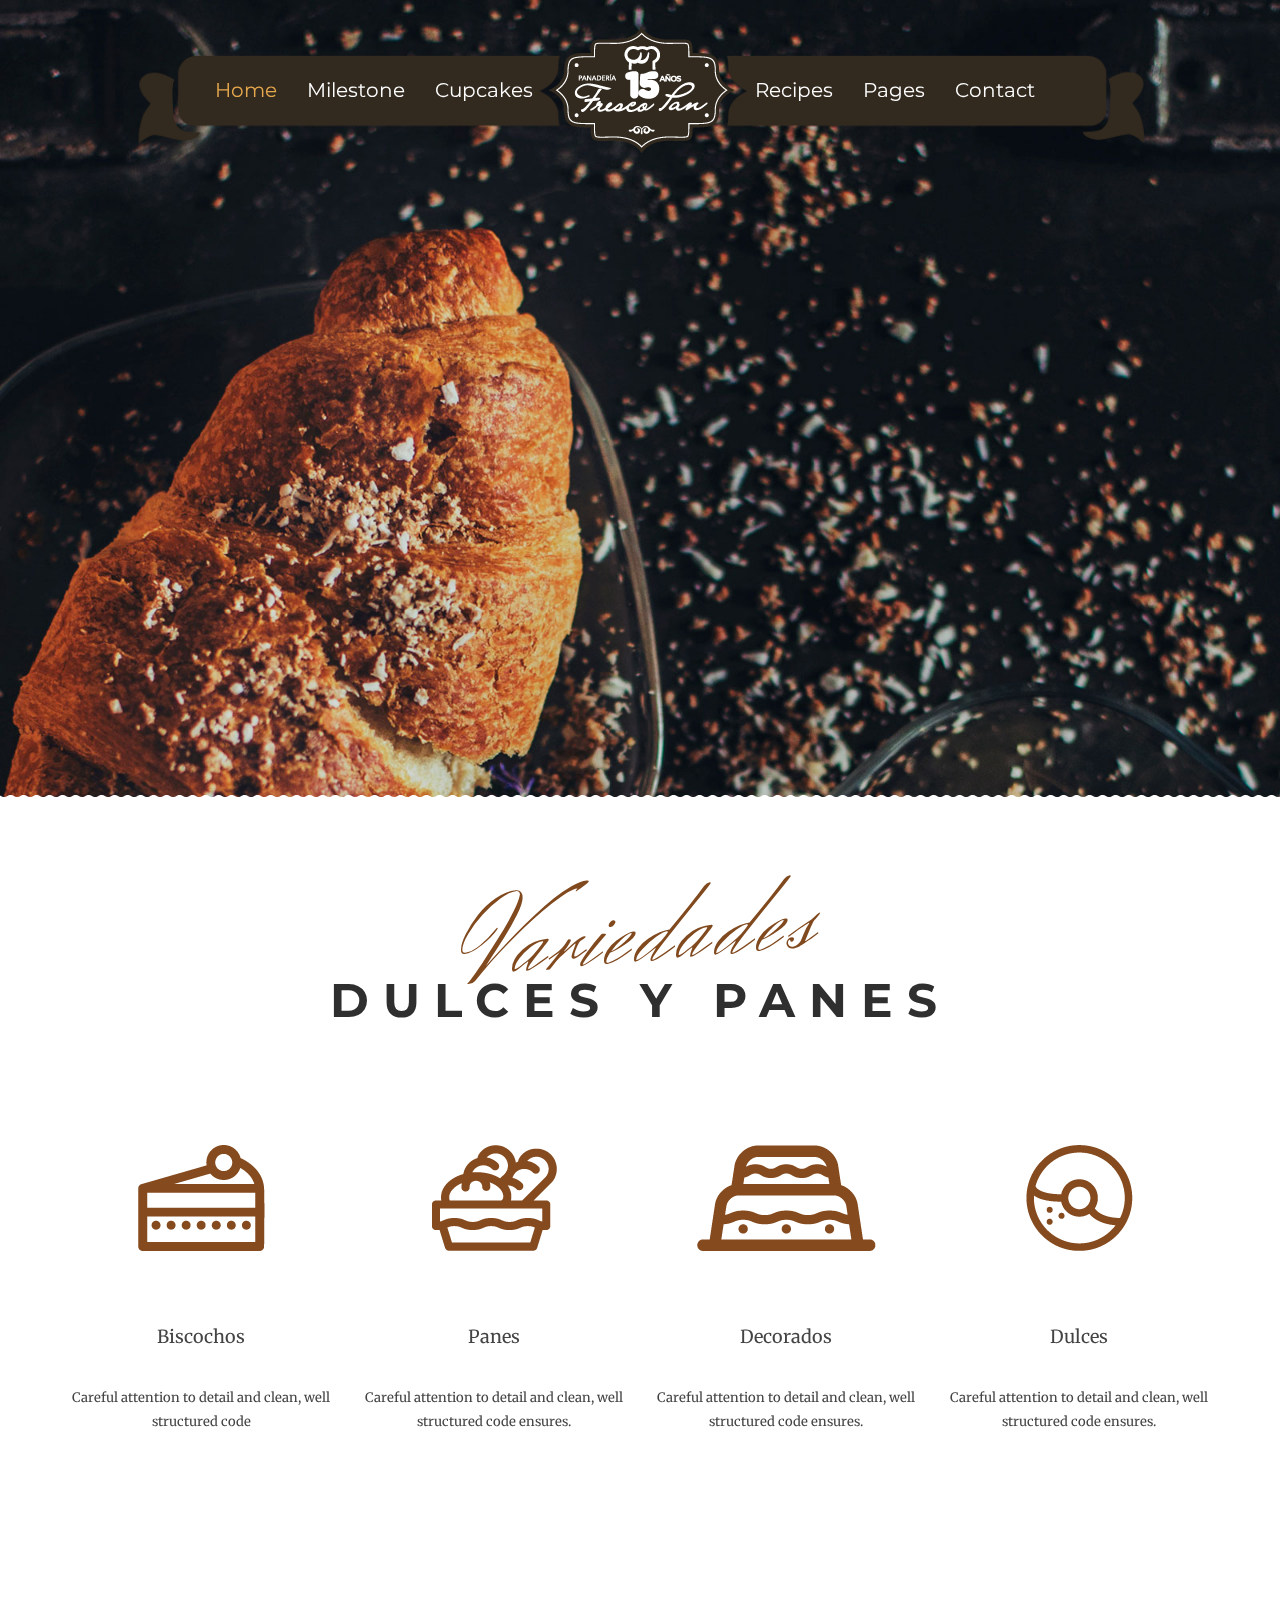
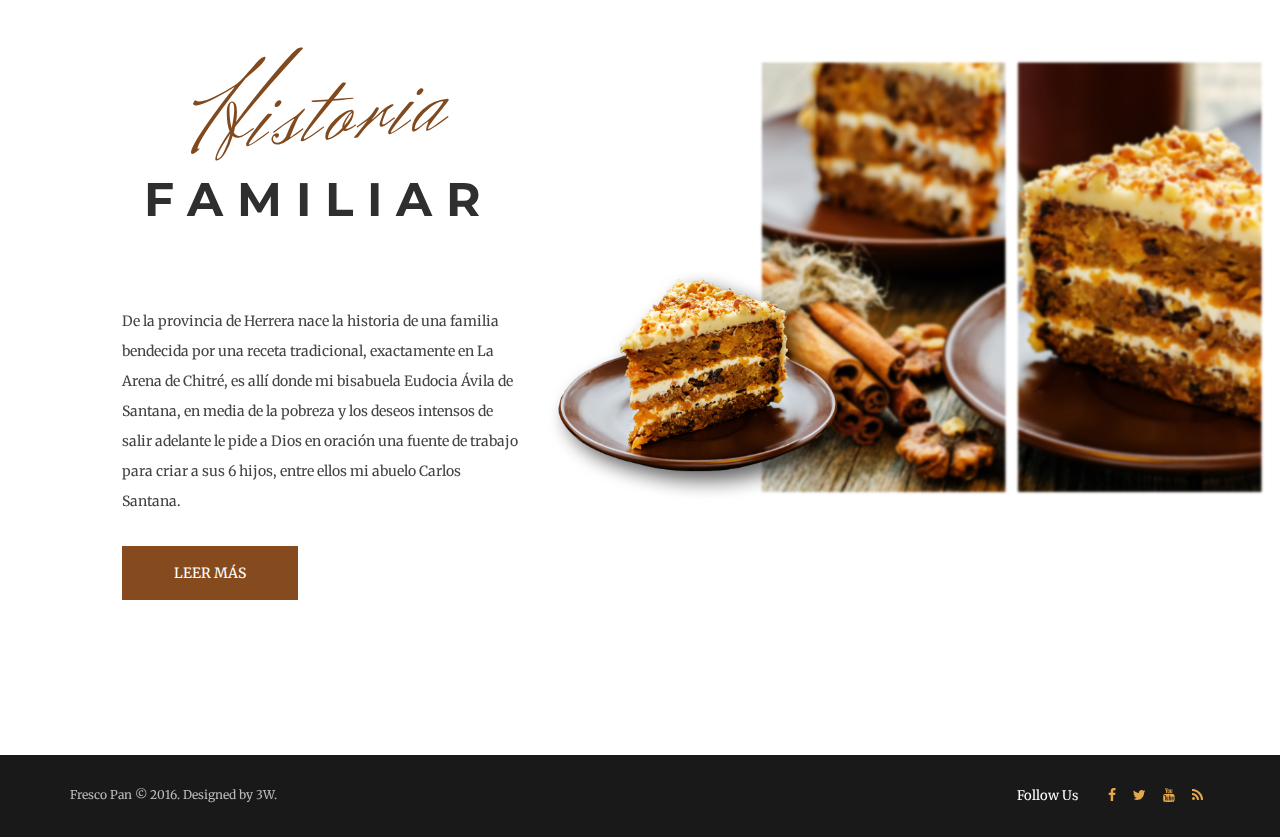
==== index.html @ 42268ab2 "Fresco Pan - Landing page" ====
<!DOCTYPE html>
<html lang="es">
<head>
	<meta charset="UTF-8">
	<meta http-equiv="X-UA-Compatible" content="IE=edge">
	<meta name="viewport" content="width=device-width, initial-scale=1">
	<!-- The above 3 meta tags *must* come first in the head; any other head content must come *after* these tags -->
	
	<title>Cake - Easy & Slight Bakery HTML Template</title>

	<!-- BOOTSTRAP -->
	<link rel="stylesheet" href="css/bootstrap.min.css">
	
	<!-- OWL CAROUSEL -->
	<link rel="stylesheet" href="css/owl.carousel.css">
	<link rel="stylesheet" href="css/owl.theme.css"> 

	<!-- FONT AWESOME -->
	<!--link rel="stylesheet" href="css/font-awesome.min.css"-->
	<link rel="stylesheet" type="text/css" href="css/font-awesome.css">
	
	<!-- FLATICON -->
	<link rel="stylesheet" href="fonts/flaticon.css">

	<!-- MAGNIFIC POPUP CORE CSS -->
	<link rel="stylesheet" href="assets/css/magnific/magnific-popup.css">

	<!-- REVOLUTION STYLE SHEETS -->
	<link href="assets/css/revolution/settings.css" rel="stylesheet" type="text/css">
	<!-- REVOLUTION LAYERS STYLES -->
	<link href="assets/css/revolution/layers.css" rel="stylesheet" type="text/css">		
	<!-- REVOLUTION NAVIGATION STYLES -->
	<link href="assets/css/revolution/navigation.css" rel="stylesheet" type="text/css">

	
	<!-- STYLESHEETS -->
	<link rel="stylesheet" href="css/main.css">
	<link rel="stylesheet" href="css/responsive.css">

	<!-- FONTS -->
	<link href='https://fonts.googleapis.com/css?family=Montserrat:300,400,700%7cMerriweather:400,300,300italic,400italic,700%7cPacifico%7cHerr+Von+Muellerhoff&subset=latin,latin-ext' rel='stylesheet' type='text/css'>
	
	<!-- Favicon -->
	<link rel="icon" href="images/favicon.png">
	<link rel="apple-touch-icon" href="images/apple-touch-icon.png">
	<link rel="apple-touch-icon" sizes="72x72" href="images/apple-touch-icon-72x72.png">
	<link rel="apple-touch-icon" sizes="114x114" href="images/apple-touch-icon-114x114.png">
	
	<!-- HTML5 shim and Respond.js for IE8 support of HTML5 elements and media queries -->
	<!--[if lt IE 9]>
	<script src="assets/js/html5shiv.min.js"></script>
	<script src="assets/js/respond.min.js"></script>
	<![endif]-->
</head>
<body>
	<!-- HEADER -->
	<header class="header">

		<!-- NAVIGATION -->
		<nav class="navbar">
			<div class="container">
				<div class="navbar-header">
					<button type="button" class="navbar-toggle collapsed" data-toggle="collapse" data-target="#my-navbar-collapse">
						<span class="sr-only">Toggle navigation</span>
						<span class="icon-bar"></span>
						<span class="icon-bar"></span>
						<span class="icon-bar"></span>
					</button>

					<!-- TEMPLATE LOGO -->
					<div class="navbar-brand">
						<a href="#"><img src="images/logo.png" class="logo" alt="logo"></a>
					</div>
				</div>

				<div class="collapse navbar-collapse" id="my-navbar-collapse">
					<ul class="nav navbar-nav">
						<li class="active"><a href="index.html">Home<span class="sr-only">(current)</span></a></li>
						<li><a href="#">Milestone</a></li>
						<li><a href="#">Cupcakes</a></li>
					</ul>
					<ul class="nav navbar-nav navbar-right">
						<li><a href="#">Recipes</a></li>
						<li><a href="#">Pages</a></li>
						<li><a href="contact.html">Contact</a></li>
					</ul>
				</div>
			</div>
		</nav>
	</header>	<!-- /.END HEADER -->
		
	<!-- SLIDER START HERE -->
	<div class="rev_slider_wrapper rev-slider-common rev-slider-one">			
		<!-- START REVOLUTION SLIDER 5.0 auto mode -->
		<div id="rev_slider_1" class="rev_slider"  data-version="5.0">
			<ul>
				<!-- SLIDE-1  -->
				<li data-transition="fade" data-thumb="./images/slider/small/1.jpg">

					<!-- MAIN IMAGE -->
					<img src="images/slider/01.jpg"  alt="Cake slider"  data-bgposition="center center" data-bgfit="cover" data-bgrepeat="no-repeat" class="rev-slidebg" data-no-retina>
					
					<!-- LAYER NR. 1 -->
					<div class="tp-caption tp-shape tp-shapewrapper   tp-resizeme rs-parallaxlevel-0" 
						id="slide-1-layer-1" 
						data-width="full"
						data-height="full"
						data-whitespace="nowrap"
						data-transform_idle="o:1;"
			 
						data-transform_in="opacity:0;s:1500;e:Power3.easeInOut;" 
						data-transform_out="s:1000;s:1000;" 
						data-start="1000" 
						data-basealign="slide" 
						data-responsive_offset="on" 

						data-lasttriggerstate="reset"
						style="z-index: 2;background-color:rgba(0, 0, 0, .50);border-color:rgba(0, 0, 0, 1.00);"> 
					</div>
					
					<!-- LAYER NR. 2 -->
					<div class="tp-caption Photography-Subline tp-resizeme" 
						 id="slide-1-layer-2" 
						 data-x="['center','center','center','center']" data-hoffset="['0','0','0','0']" 
						 data-y="['middle','middle','middle','middle']" data-voffset="['-80','-80','-70','-90']" 
						data-fontsize="['87','87','56','36']"
						data-lineheight="['auto','auto','auto','auto']"
						data-width="auto"
						data-height="auto"
						data-whitespace="nowrap"
						data-transform_idle="o:1;"
			 
						 data-transform_in="y:[100%];z:0;rX:0deg;rY:0;rZ:0;sX:1;sY:1;skX:0;skY:0;opacity:0;s:2000;e:Power4.easeInOut;" 
						 data-transform_out="y:[100%];s:1000;e:Power2.easeInOut;s:1000;e:Power2.easeInOut;" 
						 data-mask_in="x:0px;y:[100%];s:inherit;e:inherit;" 
						 data-mask_out="x:inherit;y:inherit;s:inherit;e:inherit;" 
						data-start="500" 
						data-splitin="none" 
						data-splitout="none" 
						data-responsive_offset="on" 

						
						style="z-index: 5; white-space: nowrap; font-family: 'Herr Von Muellerhoff', cursive; color: #e6a84c;">The Most
					</div>
					
					<!-- LAYER NR. 2 -->
					<div class="tp-caption Photography-Display   tp-resizeme" 
						 id="slide-1-layer-3" 
						 data-x="['center','center','center','center']" data-hoffset="['0','0','0','0']" 
						 data-y="['middle','middle','middle','middle']" data-voffset="['20','20','-10','-40']" 
						data-fontsize="['125','85','60','48']"
						data-lineheight="['auto','auto','auto','auto']"
						data-width="none"
						data-height="none"
						data-whitespace="nowrap"
						data-transform_idle="o:1;"
			 
						 data-transform_in="y:[100%];z:0;rX:0deg;rY:0;rZ:0;sX:1;sY:1;skX:0;skY:0;opacity:0;s:2000;e:Power4.easeInOut;" 
						 data-transform_out="y:[100%];s:1000;e:Power2.easeInOut;s:1000;e:Power2.easeInOut;" 
						 data-mask_in="x:0px;y:[100%];s:inherit;e:inherit;" 
						 data-mask_out="x:inherit;y:inherit;s:inherit;e:inherit;" 
						data-start="750" 
						data-splitin="none" 
						data-splitout="none" 
						data-responsive_offset="on" 

						
						style="z-index: 6; white-space: nowrap; font-weight: 700; letter-spacing: 1.25px; text-transform: uppercase;">producido para tí
					</div>

					<!-- LAYER NR. 3 -->
					<div class="tp-caption Photography-Display   tp-resizeme" 
						 id="slide-1-layer-4" 
						 data-x="['center','center','center','center']" data-hoffset="['0','0','0','0']" 
						 data-y="['middle','middle','middle','middle']" data-voffset="['110','110','50','20']" 
						data-height="none"
						data-transform_idle="o:1;"
			 
						 data-transform_in="y:[100%];z:0;rX:0deg;rY:0;rZ:0;sX:1;sY:1;skX:0;skY:0;opacity:0;s:2000;e:Power4.easeInOut;" 
						 data-transform_out="y:[100%];s:1000;e:Power2.easeInOut;s:1000;e:Power2.easeInOut;" 
						 data-mask_in="x:0px;y:[100%];s:inherit;e:inherit;" 
						 data-mask_out="x:inherit;y:inherit;s:inherit;e:inherit;" 
						data-start="1000"
						data-captionhidden="on"
						data-basealign="slide" 
						style="z-index: 9; padding: 0;"><img src="images/title-shape-white.png" alt="" data-no-retina> 
					</div>
					
					<!-- LAYER NR. 4 -->
					<!--div class="tp-caption rev-btn rev-maxround rev-bordered  " 
						 id="slide-1-layer-5" 
						 data-x="['center','center','center','center']" data-hoffset="['0','0','0','0']" 
						 data-y="['middle','middle','middle','middle']" data-voffset="['180','180','110','90']" 
									data-width="none"
						data-height="none"
						data-whitespace="nowrap"
						data-transform_idle="o:1;"
							data-transform_hover="o:1;rX:0;rY:0;rZ:0;z:0;s:300;e:Power3.easeOut;"
							data-style_hover="c:rgba(255, 255, 255, 1.00);bc:rgba(255, 255, 255, 1.00);"
			 
						 data-transform_in="y:[100%];z:0;rX:0deg;rY:0;rZ:0;sX:1;sY:1;skX:0;skY:0;opacity:0;s:2000;e:Power4.easeInOut;" 
						 data-transform_out="y:[175%];s:1000;e:Power2.easeInOut;s:1000;e:Power2.easeInOut;" 
						 data-mask_out="x:inherit;y:inherit;s:inherit;e:inherit;" 
						data-start="1250" 
						data-splitin="none" 
						data-splitout="none" 
						data-actions='[{"event":"click","action":"jumptoslide","slide":"rs-184","delay":""}]'
						data-responsive_offset="on" 
						data-responsive="off"
						
				
						style="z-index: 8; white-space: nowrap; padding: 0;"><a href="#" class="btn-slider">GET STARTED</a> 
					</div-->
				</li>
		
			</ul>				
		</div><!-- END REVOLUTION SLIDER -->
	</div><!-- END REVOLUTION SLIDER WRAPPER -->
	<!-- /.SLIDER END -->		

	
	<!-- MAIN CONTENT START HERE -->
	<section class="body-content">

		<!-- PRODUCT START HERE -->
		<div id="product" class="product padd-tb-80">
			<div class="container">
				<div class="row">
					<div class="col-md-12">
						<div class="section-header">
							<h2 class="title color-light-gold">Variedades</h2>
							<h3>DULCES Y PANES</h3>
							<!--p class="text-half mrg-t-90">
								Authentic vegan umami quinoa, paleo stumptown post-ironic kitsch disrupt deep v crucifix single-origin coffee viral twee.
							</p-->
						</div>
					</div>
					<!-- SINGLE POST START HERE -->
					<div class="col-md-3 col-sm-6">
						<div class="product-single">
							<div class="post-img">
								<img src="images/product/05.png" class="img-responsive" alt="product">
							</div>
							<div class="post-desk">
								<h5><a href="#">Biscochos</a></h5>
								<p>Careful attention to detail and clean, well structured code </p>
							</div>
						</div><!-- /.END SINGLE-POST -->
					</div>
					<div class="col-md-3 col-sm-6">
						<div class="product-single">
							<div class="post-img">
								<img src="images/product/06.png" class="img-responsive" alt="product">
							</div>
							<div class="post-desk">
								<h5><a href="#">Panes</a></h5>
								<p>Careful attention to detail and clean, well structured code ensures.</p>
							</div>
						</div><!-- /.END SINGLE-POST -->
					</div>
					<div class="col-md-3 col-sm-6">
						<div class="product-single">
							<div class="post-img">
								<img src="images/product/07.png" class="img-responsive" alt="product">
							</div>
							<div class="post-desk">
								<h5><a href="#">Decorados</a></h5>
								<p>Careful attention to detail and clean, well structured code ensures.</p>
							</div>
						</div><!-- /.END SINGLE-POST -->
					</div>
					<div class="col-md-3 col-sm-6">
						<div class="product-single">
							<div class="post-img">
								<img src="images/product/08.png" class="img-responsive" alt="product">
							</div>
							<div class="post-desk">
								<h5><a href="#">Dulces</a></h5>
								<p>Careful attention to detail and clean, well structured code ensures.</p>
							</div>
						</div><!-- /.END SINGLE-POST -->
					</div>
					
				</div>
			</div>
		</div>
		<!-- /.END PRODUCT -->

		<!-- STORY START HERE -->
		<div id="story" class="story padd-75x155">
			<div class="container-fluid">
				<div class="row">
					<div class="col-lg-4 col-lg-offset-1 col-md-12">
						<div class="section-header">
							<h2 class="title color-light-gold">Historia</h2>
							<h3>FAMILIAR</h3>
						</div>
						<p class="padd-t-60 res-md-mrg-b-50 text-center">
							De la provincia de Herrera nace la historia de una familia
							bendecida por una receta tradicional, exactamente en
							La Arena de Chitré, es allí donde mi bisabuela
							Eudocia Ávila de Santana, en media de la pobreza y los
							deseos intensos de salir adelante le pide a Dios en
							oración una fuente de trabajo para criar a sus 6 hijos,
							entre ellos mi abuelo Carlos Santana. 
						</p>

						<div class="col-md-12" id="random">
							<div class="text-center">
								<a href="#" class="btn btn-default">LEER MÁS</a>
							</div>
						</div>

					</div>
					<div class="col-lg-7 col-md-12">
						<div class="thumb">
							<img src="images/section-product.png" class="img-responsive" alt="product">
						</div>
					</div>
					
				</div>
			</div>
		</div>
		<!-- /.END STORY -->



		<!-- FOOTER START HERE -->
		<footer id="footer" class="">
			
			<div class="secondary-footer">
				<div class="container">
					<div class="row">
						<div class="col-sm-5 col-sm-push-7">
							<div class="follow text-right">
								<span>Follow Us</span>
								<div class="social">
									<a href="#"><i class="fa fa-facebook"></i></a>
									<a href="#"><i class="fa fa-twitter"></i></a>
									<a href="#"><i class="fa fa-youtube"></i></a>
									<a href="#"><i class="fa fa-feed"></i></a>
								</div>
							</div>
						</div>
						<div class="col-sm-7 col-sm-pull-5">
							<p>Fresco Pan © 2016. Designed by 3W.</p>
						</div>
					</div>
				</div>
			</div> <!-- /.END SECONDARY FOOTER -->
		</footer>
		<!-- /.END FOOTER -->

	</section>
	<!-- /.END MAIN CONTENT -->

	<!-- *** END *** -->
	

	<!-- JQUERY -->
	<script src="js/jquery-1.11.3.min.js"></script>

	<!-- EASING -->
	<script src="js/jquery.easing.min.js"></script>

	<!-- BOOTSTRAP -->
	<script src="js/bootstrap.min.js"></script>

	<!-- MIXITUP -->
	<script src="js/jquery.mixitup.min.js"></script>

	<!-- MAGNIFIC JS -->
	<script src="assets/js/magnific/jquery.magnific-popup.min.js"></script>

	<!-- OWL CAROUSEL -->
	<script src="js/owl.carousel.js"></script>

	<!-- COUNER-UP JS -->
	<script src="js/waypoints.min.js"></script>
	<script src="js/waypoint.js"></script>
	<script src="assets/js/counter-up/jquery.counterup.min.js"></script>
	
	<!-- REVOLUTION JS FILES -->
	<script src="assets/js/revolution/jquery.themepunch.tools.min.js"></script>
	<script src="assets/js/revolution/jquery.themepunch.revolution.min.js"></script>
	<script type="text/javascript" src="assets/js/revolution/extensions/revolution.extension.slideanims.min.js"></script>
	<script type="text/javascript" src="assets/js/revolution/extensions/revolution.extension.layeranimation.min.js"></script>
	<script type="text/javascript" src="assets/js/revolution/extensions/revolution.extension.navigation.min.js"></script>
	<script type="text/javascript" src="assets/js/revolution/extensions/revolution.extension.video.min.js"></script>
	<script type="text/javascript" src="assets/js/revolution/extensions/revolution.extension.actions.min.js"></script>
	<script type="text/javascript" src="assets/js/revolution/extensions/revolution.extension.kenburn.min.js"></script>
	<script type="text/javascript" src="assets/js/revolution/extensions/revolution.extension.migration.min.js"></script>
	<script type="text/javascript" src="assets/js/revolution/extensions/revolution.extension.parallax.min.js"></script>
	<script type="text/javascript" src="assets/js/revolution/extensions/revolution.extension.carousel.min.js"></script>

	<!-- CUSTOM JS -->
	<script src="js/custom.js"></script>
</body>
</html>
---- fonts/flaticon.css ----
/*
  	Flaticon icon font: Flaticon
  	Creation date: 22/06/2016 15:37
  	*/

@font-face {
  font-family: "Flaticon";
  src: url("./Flaticon.eot");
  src: url("./Flaticon.eot?#iefix") format("embedded-opentype"),
       url("./Flaticon.woff") format("woff"),
       url("./Flaticon.ttf") format("truetype"),
       url("./Flaticon.svg#Flaticon") format("svg");
  font-weight: normal;
  font-style: normal;
}

@media screen and (-webkit-min-device-pixel-ratio:0) {
  @font-face {
    font-family: "Flaticon";
    src: url("./Flaticon.svg#Flaticon") format("svg");
  }
}

[class^="flaticon-"]:before, [class*=" flaticon-"]:before,
[class^="flaticon-"]:after, [class*=" flaticon-"]:after {   
  font-family: Flaticon;
        font-size: 20px;
font-style: normal;
margin-left: 20px;
}

.flaticon-atm:before { content: "\f100"; }
.flaticon-atm-1:before { content: "\f101"; }
.flaticon-atm-2:before { content: "\f102"; }
.flaticon-bag:before { content: "\f103"; }
.flaticon-bag-1:before { content: "\f104"; }
.flaticon-bag-2:before { content: "\f105"; }
.flaticon-bag-3:before { content: "\f106"; }
.flaticon-bag-4:before { content: "\f107"; }
.flaticon-bag-5:before { content: "\f108"; }
.flaticon-bag-6:before { content: "\f109"; }
.flaticon-bank:before { content: "\f10a"; }
.flaticon-barbershop:before { content: "\f10b"; }
.flaticon-barcode:before { content: "\f10c"; }
.flaticon-barcode-1:before { content: "\f10d"; }
.flaticon-basket:before { content: "\f10e"; }
.flaticon-basket-1:before { content: "\f10f"; }
.flaticon-basket-2:before { content: "\f110"; }
.flaticon-box:before { content: "\f111"; }
.flaticon-box-1:before { content: "\f112"; }
.flaticon-box-2:before { content: "\f113"; }
.flaticon-box-3:before { content: "\f114"; }
.flaticon-briefcase:before { content: "\f115"; }
.flaticon-briefcase-1:before { content: "\f116"; }
.flaticon-calculator:before { content: "\f117"; }
.flaticon-cart:before { content: "\f118"; }
.flaticon-cart-1:before { content: "\f119"; }
.flaticon-cart-10:before { content: "\f11a"; }
.flaticon-cart-11:before { content: "\f11b"; }
.flaticon-cart-12:before { content: "\f11c"; }
.flaticon-cart-13:before { content: "\f11d"; }
.flaticon-cart-14:before { content: "\f11e"; }
.flaticon-cart-15:before { content: "\f11f"; }
.flaticon-cart-16:before { content: "\f120"; }
.flaticon-cart-17:before { content: "\f121"; }
.flaticon-cart-2:before { content: "\f122"; }
.flaticon-cart-3:before { content: "\f123"; }
.flaticon-cart-4:before { content: "\f124"; }
.flaticon-cart-5:before { content: "\f125"; }
.flaticon-cart-6:before { content: "\f126"; }
.flaticon-cart-7:before { content: "\f127"; }
.flaticon-cart-8:before { content: "\f128"; }
.flaticon-cart-9:before { content: "\f129"; }
.flaticon-cashier:before { content: "\f12a"; }
.flaticon-cashier-1:before { content: "\f12b"; }
.flaticon-change:before { content: "\f12c"; }
.flaticon-check:before { content: "\f12d"; }
.flaticon-coin:before { content: "\f12e"; }
.flaticon-coin-1:before { content: "\f12f"; }
.flaticon-coin-10:before { content: "\f130"; }
.flaticon-coin-2:before { content: "\f131"; }
.flaticon-coin-3:before { content: "\f132"; }
.flaticon-coin-4:before { content: "\f133"; }
.flaticon-coin-5:before { content: "\f134"; }
.flaticon-coin-6:before { content: "\f135"; }
.flaticon-coin-7:before { content: "\f136"; }
.flaticon-coin-8:before { content: "\f137"; }
.flaticon-coin-9:before { content: "\f138"; }
.flaticon-coins:before { content: "\f139"; }
.flaticon-coins-1:before { content: "\f13a"; }
.flaticon-crate:before { content: "\f13b"; }
.flaticon-crate-1:before { content: "\f13c"; }
.flaticon-crate-2:before { content: "\f13d"; }
.flaticon-crate-3:before { content: "\f13e"; }
.flaticon-crate-4:before { content: "\f13f"; }
.flaticon-crate-5:before { content: "\f140"; }
.flaticon-credit-card:before { content: "\f141"; }
.flaticon-credit-card-1:before { content: "\f142"; }
.flaticon-credit-card-2:before { content: "\f143"; }
.flaticon-credit-card-3:before { content: "\f144"; }
.flaticon-credit-card-4:before { content: "\f145"; }
.flaticon-credit-card-5:before { content: "\f146"; }
.flaticon-credit-card-6:before { content: "\f147"; }
.flaticon-delivery-cart:before { content: "\f148"; }
.flaticon-delivery-cart-1:before { content: "\f149"; }
.flaticon-diagram:before { content: "\f14a"; }
.flaticon-diagram-1:before { content: "\f14b"; }
.flaticon-diagram-2:before { content: "\f14c"; }
.flaticon-diagram-3:before { content: "\f14d"; }
.flaticon-folder:before { content: "\f14e"; }
.flaticon-folder-1:before { content: "\f14f"; }
.flaticon-get-money:before { content: "\f150"; }
.flaticon-graph:before { content: "\f151"; }
.flaticon-graph-1:before { content: "\f152"; }
.flaticon-graph-2:before { content: "\f153"; }
.flaticon-graph-3:before { content: "\f154"; }
.flaticon-graph-4:before { content: "\f155"; }
.flaticon-graph-5:before { content: "\f156"; }
.flaticon-graph-6:before { content: "\f157"; }
.flaticon-graph-7:before { content: "\f158"; }
.flaticon-graph-8:before { content: "\f159"; }
.flaticon-grocery:before { content: "\f15a"; }
.flaticon-grocery-1:before { content: "\f15b"; }
.flaticon-insert-coin:before { content: "\f15c"; }
.flaticon-investment:before { content: "\f15d"; }
.flaticon-justice:before { content: "\f15e"; }
.flaticon-justice-scale:before { content: "\f15f"; }
.flaticon-megaphone:before { content: "\f160"; }
.flaticon-money:before { content: "\f161"; }
.flaticon-notes:before { content: "\f162"; }
.flaticon-notes-1:before { content: "\f163"; }
.flaticon-notes-2:before { content: "\f164"; }
.flaticon-open:before { content: "\f165"; }
.flaticon-pack:before { content: "\f166"; }
.flaticon-pie-chart:before { content: "\f167"; }
.flaticon-pie-chart-1:before { content: "\f168"; }
.flaticon-pie-chart-2:before { content: "\f169"; }
.flaticon-pie-chart-3:before { content: "\f16a"; }
.flaticon-pie-chart-4:before { content: "\f16b"; }
.flaticon-pie-chart-5:before { content: "\f16c"; }
.flaticon-pie-chart-6:before { content: "\f16d"; }
.flaticon-piggy-bank:before { content: "\f16e"; }
.flaticon-piggy-bank-1:before { content: "\f16f"; }
.flaticon-point-of-service:before { content: "\f170"; }
.flaticon-poor:before { content: "\f171"; }
.flaticon-presentation:before { content: "\f172"; }
.flaticon-presentation-1:before { content: "\f173"; }
.flaticon-presentation-10:before { content: "\f174"; }
.flaticon-presentation-11:before { content: "\f175"; }
.flaticon-presentation-12:before { content: "\f176"; }
.flaticon-presentation-13:before { content: "\f177"; }
.flaticon-presentation-14:before { content: "\f178"; }
.flaticon-presentation-15:before { content: "\f179"; }
.flaticon-presentation-16:before { content: "\f17a"; }
.flaticon-presentation-17:before { content: "\f17b"; }
.flaticon-presentation-18:before { content: "\f17c"; }
.flaticon-presentation-19:before { content: "\f17d"; }
.flaticon-presentation-2:before { content: "\f17e"; }
.flaticon-presentation-3:before { content: "\f17f"; }
.flaticon-presentation-4:before { content: "\f180"; }
.flaticon-presentation-5:before { content: "\f181"; }
.flaticon-presentation-6:before { content: "\f182"; }
.flaticon-presentation-7:before { content: "\f183"; }
.flaticon-presentation-8:before { content: "\f184"; }
.flaticon-presentation-9:before { content: "\f185"; }
.flaticon-price-tag:before { content: "\f186"; }
.flaticon-price-tag-1:before { content: "\f187"; }
.flaticon-price-tag-2:before { content: "\f188"; }
.flaticon-price-tag-3:before { content: "\f189"; }
.flaticon-price-tag-4:before { content: "\f18a"; }
.flaticon-price-tag-5:before { content: "\f18b"; }
.flaticon-price-tag-6:before { content: "\f18c"; }
.flaticon-price-tag-7:before { content: "\f18d"; }
.flaticon-price-tag-8:before { content: "\f18e"; }
.flaticon-price-tag-9:before { content: "\f18f"; }
.flaticon-receipt:before { content: "\f190"; }
.flaticon-record:before { content: "\f191"; }
.flaticon-rewind-time:before { content: "\f192"; }
.flaticon-rich:before { content: "\f193"; }
.flaticon-safebox:before { content: "\f194"; }
.flaticon-safebox-1:before { content: "\f195"; }
.flaticon-safebox-2:before { content: "\f196"; }
.flaticon-safebox-3:before { content: "\f197"; }
.flaticon-safebox-4:before { content: "\f198"; }
.flaticon-stamp:before { content: "\f199"; }
.flaticon-stamp-1:before { content: "\f19a"; }
.flaticon-stand:before { content: "\f19b"; }
.flaticon-store:before { content: "\f19c"; }
.flaticon-store-1:before { content: "\f19d"; }
.flaticon-store-2:before { content: "\f19e"; }
.flaticon-store-3:before { content: "\f19f"; }
.flaticon-strongbox:before { content: "\f1a0"; }
.flaticon-suitcase:before { content: "\f1a1"; }
.flaticon-suitcase-1:before { content: "\f1a2"; }
.flaticon-suitcase-2:before { content: "\f1a3"; }
.flaticon-time-is-money:before { content: "\f1a4"; }
.flaticon-time-passing:before { content: "\f1a5"; }
.flaticon-wallet:before { content: "\f1a6"; }
.flaticon-wallet-1:before { content: "\f1a7"; }
.flaticon-wallet-2:before { content: "\f1a8"; }
.flaticon-yen:before { content: "\f1a9"; }
---- assets/css/revolution/settings.css ----
/*-----------------------------------------------------------------------------

-	Revolution Slider 5.0 Default Style Settings -

Screen Stylesheet

version:   	5.0.0
date:      	29/10/15
author:		themepunch
email:     	info@themepunch.com
website:   	http://www.themepunch.com
-----------------------------------------------------------------------------*/



.rtl {	direction: rtl;}
@font-face {
  font-family: 'revicons';
  src: url('../fonts/revicons/revicons.eot?5510888');
  src: url('../fonts/revicons/revicons.eot?5510888#iefix') format('embedded-opentype'),
       url('../fonts/revicons/revicons.woff?5510888') format('woff'),
       url('../fonts/revicons/revicons.ttf?5510888') format('truetype'),
       url('../fonts/revicons/revicons.svg?5510888#revicons') format('svg');
  font-weight: normal;
  font-style: normal;
}

 [class^="revicon-"]:before, [class*=" revicon-"]:before {
  font-family: "revicons";
  font-style: normal;
  font-weight: normal;
  speak: none;
  display: inline-block;
  text-decoration: inherit;
  width: 1em;
  margin-right: .2em;
  text-align: center; 

  /* For safety - reset parent styles, that can break glyph codes*/
  font-variant: normal;
  text-transform: none;

  /* fix buttons height, for twitter bootstrap */
  line-height: 1em;

  /* Animation center compensation - margins should be symmetric */
  /* remove if not needed */
  margin-left: .2em;

  /* you can be more comfortable with increased icons size */
  /* font-size: 120%; */

  /* Uncomment for 3D effect */
  /* text-shadow: 1px 1px 1px rgba(127, 127, 127, 0.3); */
}

.revicon-search-1:before { content: '\e802'; } /* '' */
.revicon-pencil-1:before { content: '\e831'; } /* '' */
.revicon-picture-1:before { content: '\e803'; } /* '' */
.revicon-cancel:before { content: '\e80a'; } /* '' */
.revicon-info-circled:before { content: '\e80f'; } /* '' */
.revicon-trash:before { content: '\e801'; } /* '' */
.revicon-left-dir:before { content: '\e817'; } /* '' */
.revicon-right-dir:before { content: '\e818'; } /* '' */
.revicon-down-open:before { content: '\e83b'; } /* '' */
.revicon-left-open:before { content: '\e819'; } /* '' */
.revicon-right-open:before { content: '\e81a'; } /* '' */
.revicon-angle-left:before { content: '\e820'; } /* '' */
.revicon-angle-right:before { content: '\e81d'; } /* '' */
.revicon-left-big:before { content: '\e81f'; } /* '' */
.revicon-right-big:before { content: '\e81e'; } /* '' */
.revicon-magic:before { content: '\e807'; } /* '' */
.revicon-picture:before { content: '\e800'; } /* '' */
.revicon-export:before { content: '\e80b'; } /* '' */
.revicon-cog:before { content: '\e832'; } /* '' */
.revicon-login:before { content: '\e833'; } /* '' */
.revicon-logout:before { content: '\e834'; } /* '' */
.revicon-video:before { content: '\e805'; } /* '' */
.revicon-arrow-combo:before { content: '\e827'; } /* '' */
.revicon-left-open-1:before { content: '\e82a'; } /* '' */
.revicon-right-open-1:before { content: '\e82b'; } /* '' */
.revicon-left-open-mini:before { content: '\e822'; } /* '' */
.revicon-right-open-mini:before { content: '\e823'; } /* '' */
.revicon-left-open-big:before { content: '\e824'; } /* '' */
.revicon-right-open-big:before { content: '\e825'; } /* '' */
.revicon-left:before { content: '\e836'; } /* '' */
.revicon-right:before { content: '\e826'; } /* '' */
.revicon-ccw:before { content: '\e808'; } /* '' */
.revicon-arrows-ccw:before { content: '\e806'; } /* '' */
.revicon-palette:before { content: '\e829'; } /* '' */
.revicon-list-add:before { content: '\e80c'; } /* '' */
.revicon-doc:before { content: '\e809'; } /* '' */
.revicon-left-open-outline:before { content: '\e82e'; } /* '' */
.revicon-left-open-2:before { content: '\e82c'; } /* '' */
.revicon-right-open-outline:before { content: '\e82f'; } /* '' */
.revicon-right-open-2:before { content: '\e82d'; } /* '' */
.revicon-equalizer:before { content: '\e83a'; } /* '' */
.revicon-layers-alt:before { content: '\e804'; } /* '' */
.revicon-popup:before { content: '\e828'; } /* '' */

							

/******************************
	-	BASIC STYLES		-
******************************/

.rev_slider_wrapper{
	position:relative;
	z-index: 0;
}


.rev_slider{
	position:relative;
	overflow:visible;
}

.tp-overflow-hidden { overflow:hidden;}

.tp-simpleresponsive img,
.rev_slider img{
	max-width:none !important;
	-moz-transition: none;
	-webkit-transition: none;
	-o-transition: none;
	transition: none;
	margin:0px;
	padding:0px;
	border-width:0px;
	border:none;
}

.rev_slider .no-slides-text{
	font-weight:bold;
	text-align:center;
	padding-top:80px;
}

.rev_slider >ul,
.rev_slider_wrapper >ul,
.tp-revslider-mainul >li,
.rev_slider >ul >li,
.rev_slider >ul >li:before,
.tp-revslider-mainul >li:before,
.tp-simpleresponsive >ul,
.tp-simpleresponsive >ul >li,
.tp-simpleresponsive >ul >li:before,
.tp-revslider-mainul >li,
.tp-simpleresponsive >ul >li{
	list-style:none !important;
	position:absolute;	
	margin:0px !important;
	padding:0px !important;
	overflow-x: visible;
	overflow-y: visible;
	list-style-type: none !important;
	background-image:none;
	background-position:0px 0px;
	text-indent: 0em;
	top:0px;left:0px;
}


.tp-revslider-mainul >li,
.rev_slider >ul >li,
.rev_slider >ul >li:before,
.tp-revslider-mainul >li:before,
.tp-simpleresponsive >ul >li,
.tp-simpleresponsive >ul >li:before,
.tp-revslider-mainul >li,
.tp-simpleresponsive >ul >li { 
	visibility:hidden; 
}

.tp-revslider-slidesli,
.tp-revslider-mainul	{	
	padding:0 !important; 
	margin:0 !important; 
	list-style:none !important;
}

.rev_slider li.tp-revslider-slidesli {
    position: absolute !important;
}


.tp-caption .rs-untoggled-content { display:block;}
.tp-caption .rs-toggled-content { display:none;}

.rs-toggle-content-active.tp-caption .rs-toggled-content { display:block;}
.rs-toggle-content-active.tp-caption .rs-untoggled-content { display:none;}

.rev_slider .tp-caption,
.rev_slider .caption 	{ 
	position:relative;  
	visibility:hidden; 
	white-space: nowrap;
	display: block;
}


.rev_slider .tp-mask-wrap .tp-caption,
.rev_slider .tp-mask-wrap *:last-child,
.wpb_text_column .rev_slider .tp-mask-wrap .tp-caption,
.wpb_text_column .rev_slider .tp-mask-wrap *:last-child{
	margin-bottom:0;

}

.tp-svg-layer svg {	width:100%; height:100%;position: relative;vertical-align: top}

	
/* CAROUSEL FUNCTIONS */
.tp-carousel-wrapper {
	cursor:url(openhand.cur), move;
}
.tp-carousel-wrapper.dragged {
	cursor:url(closedhand.cur), move;
}

/* ADDED FOR SLIDELINK MANAGEMENT */
.tp-caption {
	z-index:1
}

.tp_inner_padding {	
	box-sizing:border-box;	
	-webkit-box-sizing:border-box;
	-moz-box-sizing:border-box;
	max-height:none !important;	
}


.tp-caption {	
	-moz-user-select: none;
	-khtml-user-select: none;
	-webkit-user-select: none;
	-o-user-select: none;	
	position:absolute;
	-webkit-font-smoothing: antialiased !important;
}

.tp-caption.tp-layer-selectable {
	-moz-user-select: all;
	-khtml-user-select: all;
	-webkit-user-select: all;
	-o-user-select: all;	
}

.tp-forcenotvisible,
.tp-hide-revslider,
.tp-caption.tp-hidden-caption {	
	visibility:hidden !important; 
	display:none !important
}

.rev_slider embed,
.rev_slider iframe,
.rev_slider object,
.rev_slider audio,
.rev_slider video {
	max-width: none !important
}






/**********************************************
	-	FULLSCREEN AND FULLWIDHT CONTAINERS	-
**********************************************/
.rev_slider_wrapper	{	width:100%;}

.fullscreen-container {	
	position:relative;
	padding:0;
}


.fullwidthbanner-container{
	position:relative;
	padding:0;
	overflow:hidden;
}

.fullwidthbanner-container .fullwidthabanner{
	width:100%;
	position:relative;
}



/*********************************
	-	SPECIAL TP CAPTIONS -
**********************************/

.tp-static-layers				{	
	position:absolute; z-index:101; top:0px;left:0px;
	/*pointer-events:none;*/

}


.tp-caption .frontcorner		{
	width: 0;
	height: 0;
	border-left: 40px solid transparent;
	border-right: 0px solid transparent;
	border-top: 40px solid #00A8FF;
	position: absolute;left:-40px;top:0px;
}

.tp-caption .backcorner		{
	width: 0;
	height: 0;
	border-left: 0px solid transparent;
	border-right: 40px solid transparent;
	border-bottom: 40px solid #00A8FF;
	position: absolute;right:0px;top:0px;
}

.tp-caption .frontcornertop		{
	width: 0;
	height: 0;
	border-left: 40px solid transparent;
	border-right: 0px solid transparent;
	border-bottom: 40px solid #00A8FF;
	position: absolute;left:-40px;top:0px;
}

.tp-caption .backcornertop		{
	width: 0;
	height: 0;
	border-left: 0px solid transparent;
	border-right: 40px solid transparent;
	border-top: 40px solid #00A8FF;
	position: absolute;right:0px;top:0px;
}
									
.tp-layer-inner-rotation {	
	position: relative !important;
}		


/***********************************************
	-	SPECIAL ALTERNATIVE IMAGE SETTINGS	-
***********************************************/

img.tp-slider-alternative-image	{	
	width:100%; height:auto;
}


/******************************
	-	IE8 HACKS	-
*******************************/
.noFilterClass {
	filter:none !important;
}


/********************************
	-	FULLSCREEN VIDEO	-
*********************************/

.rs-background-video-layer 		{	position: absolute;top:0px;left:0px; width:100%;height:100%;visibility: hidden;z-index: 0;}

.tp-caption.coverscreenvideo	{	width:100%;height:100%;top:0px;left:0px;position:absolute;}
.caption.fullscreenvideo,
.tp-caption.fullscreenvideo		{	left:0px; top:0px; position:absolute;width:100%;height:100%}

.caption.fullscreenvideo iframe,
.caption.fullscreenvideo audio,
.caption.fullscreenvideo video,
.tp-caption.fullscreenvideo iframe,
.tp-caption.fullscreenvideo iframe audio,
.tp-caption.fullscreenvideo iframe video	{ width:100% !important; height:100% !important; display: none}

.fullcoveredvideo audio,
.fullscreenvideo audio
.fullcoveredvideo video,
.fullscreenvideo video				{	background: #000}

.fullcoveredvideo .tp-poster		{	background-position: center center;background-size: cover;width:100%;height:100%;top:0px;left:0px}


.videoisplaying .html5vid .tp-poster	{	display: none}

.tp-video-play-button					{	
	background:#000;
	background:rgba(0,0,0,0.3);										
	border-radius:5px;-moz-border-radius:5px;-webkit-border-radius:5px;
	position: absolute;
	top: 50%;
	left: 50%;										
	color: #FFF;
	z-index: 3;
	margin-top: -25px;
	margin-left: -25px;
	line-height: 50px !important;
	text-align: center;
	cursor: pointer;
	width: 50px;
	height:50px;
	box-sizing: border-box;
	-moz-box-sizing: border-box;	
	display: inline-block;	
	vertical-align: top;
	z-index: 4;
	opacity: 0;
	-webkit-transition:opacity 300ms ease-out !important;
	-moz-transition:opacity 300ms ease-out !important;
	-o-transition:opacity 300ms ease-out !important;
	transition:opacity 300ms ease-out !important;				
}

.tp-hiddenaudio,
.tp-audio-html5 .tp-video-play-button { display:none !important;}
.tp-caption .html5vid					{	width:100% !important; height:100% !important;}									
.tp-video-play-button i 				{	width:50px;height:50px; display:inline-block; text-align: center; vertical-align: top; line-height: 50px !important; font-size: 40px !important;}									
.tp-caption:hover .tp-video-play-button	{	opacity: 1;}
.tp-caption .tp-revstop					{	display:none; border-left:5px solid #fff !important; border-right:5px solid #fff !important;margin-top:15px !important;line-height: 20px !important;vertical-align: top; font-size:25px !important;}
.videoisplaying .revicon-right-dir		{	display:none}
.videoisplaying .tp-revstop				{	display:inline-block}

.videoisplaying  .tp-video-play-button			{	display:none}
.tp-caption:hover .tp-video-play-button 		{ 	display:block}

.fullcoveredvideo .tp-video-play-button			{	display:none !important}


.fullscreenvideo .fullscreenvideo audio 		{	object-fit:contain !important;}
.fullscreenvideo .fullscreenvideo video 		{	object-fit:contain !important;}

.fullscreenvideo .fullcoveredvideo audio 		{	object-fit:cover !important;}
.fullscreenvideo .fullcoveredvideo video 		{	object-fit:cover !important;}

.tp-video-controls {
	position: absolute;
	bottom: 0;
	left: 0;
	right: 0;
	padding: 5px;
	opacity: 0;
	-webkit-transition: opacity .3s;
	-moz-transition: opacity .3s;
	-o-transition: opacity .3s;
	-ms-transition: opacity .3s;
	transition: opacity .3s;
	background-image: linear-gradient(to bottom, rgb(0,0,0) 13%, rgb(50,50,50) 100%);
	background-image: -o-linear-gradient(bottom, rgb(0,0,0) 13%, rgb(50,50,50) 100%);
	background-image: -moz-linear-gradient(bottom, rgb(0,0,0) 13%, rgb(50,50,50) 100%);
	background-image: -webkit-linear-gradient(bottom, rgb(0,0,0) 13%, rgb(50,50,50) 100%);
	background-image: -ms-linear-gradient(bottom, rgb(0,0,0) 13%, rgb(50,50,50) 100%);
	background-image: -webkit-gradient(linear,left bottom,left top,color-stop(0.13, rgb(0,0,0)),color-stop(1, rgb(50,50,50)));	
	display:table;max-width:100%; overflow:hidden;box-sizing:border-box;-moz-box-sizing:border-box;-webkit-box-sizing:border-box;
}

.tp-caption:hover .tp-video-controls {	opacity: .9;}

.tp-video-button {
	background: rgba(0,0,0,.5);
	border: 0;
	color: #EEE;
	-webkit-border-radius: 3px;
	-moz-border-radius: 3px;
	-o-border-radius: 3px;
	border-radius: 3px;
	cursor:pointer;
	line-height:12px;
	font-size:12px;
	color:#fff;
	padding:0px;
	margin:0px;
	outline: none;
	}
.tp-video-button:hover 				{	cursor: pointer;}


.tp-video-button-wrap,
.tp-video-seek-bar-wrap,
.tp-video-vol-bar-wrap 				{ 	padding:0px 5px;display:table-cell; vertical-align: middle;}

.tp-video-seek-bar-wrap				{	width:80%}
.tp-video-vol-bar-wrap				{	width:20%}

.tp-volume-bar,
.tp-seek-bar						{	width:100%; cursor: pointer;  outline:none; line-height:12px;margin:0; padding:0;}


.rs-fullvideo-cover					{	width:100%;height:100%;top:0px;left:0px;position: absolute; background:transparent;z-index:5;}


.rs-background-video-layer video::-webkit-media-controls { display:none !important;}
.rs-background-video-layer audio::-webkit-media-controls { display:none !important;}

.tp-audio-html5 .tp-video-controls {	opacity: 1 !important; visibility: visible !important}

/********************************
	-	DOTTED OVERLAYS	-
*********************************/
.tp-dottedoverlay						{	background-repeat:repeat;width:100%;height:100%;position:absolute;top:0px;left:0px;z-index:3}
.tp-dottedoverlay.twoxtwo				{	background:url(../assets/gridtile.png)}
.tp-dottedoverlay.twoxtwowhite			{	background:url(../assets/gridtile_white.png)}
.tp-dottedoverlay.threexthree			{	background:url(../assets/gridtile_3x3.png)}
.tp-dottedoverlay.threexthreewhite		{	background:url(../assets/gridtile_3x3_white.png)}


/******************************
	-	SHADOWS		-
******************************/

.tp-shadowcover	{	width:100%;height:100%;top:0px;left:0px;background: #fff;position: absolute; z-index: -1;}
.tp-shadow1 {
	-webkit-box-shadow: 0 10px 6px -6px rgba(0,0,0,0.8);
	   -moz-box-shadow: 0 10px 6px -6px rgba(0,0,0,0.8);
	        box-shadow: 0 10px 6px -6px rgba(0,0,0,0.8);
}

.tp-shadow2:before, .tp-shadow2:after,
.tp-shadow3:before, .tp-shadow4:after
{
  z-index: -2;
  position: absolute;
  content: "";
  bottom: 10px;
  left: 10px;
  width: 50%;
  top: 85%;
  max-width:300px;
  background: transparent;
  -webkit-box-shadow: 0 15px 10px rgba(0,0,0,0.8);
  -moz-box-shadow: 0 15px 10px rgba(0,0,0,0.8);
  box-shadow: 0 15px 10px rgba(0,0,0,0.8);
  -webkit-transform: rotate(-3deg);
  -moz-transform: rotate(-3deg);
  -o-transform: rotate(-3deg);
  -ms-transform: rotate(-3deg);
  transform: rotate(-3deg);
}

.tp-shadow2:after,
.tp-shadow4:after
{
  -webkit-transform: rotate(3deg);
  -moz-transform: rotate(3deg);
  -o-transform: rotate(3deg);
  -ms-transform: rotate(3deg);
  transform: rotate(3deg);
  right: 10px;
  left: auto;
}

.tp-shadow5
{
  	position:relative;       
    -webkit-box-shadow:0 1px 4px rgba(0, 0, 0, 0.3), 0 0 40px rgba(0, 0, 0, 0.1) inset;
       -moz-box-shadow:0 1px 4px rgba(0, 0, 0, 0.3), 0 0 40px rgba(0, 0, 0, 0.1) inset;
            box-shadow:0 1px 4px rgba(0, 0, 0, 0.3), 0 0 40px rgba(0, 0, 0, 0.1) inset;
}
.tp-shadow5:before, .tp-shadow5:after
{
	content:"";
    position:absolute; 
    z-index:-2;
    -webkit-box-shadow:0 0 25px 0px rgba(0,0,0,0.6);
    -moz-box-shadow:0 0 25px 0px  rgba(0,0,0,0.6);
    box-shadow:0 0 25px 0px  rgba(0,0,0,0.6);
    top:30%;
    bottom:0;
    left:20px;
    right:20px;
    -moz-border-radius:100px / 20px;
    border-radius:100px / 20px;
}

/******************************
	-	BUTTONS	-
*******************************/

.tp-button{
	padding:6px 13px 5px;
	border-radius: 3px;
	-moz-border-radius: 3px;
	-webkit-border-radius: 3px;
	height:30px;
	cursor:pointer;
	color:#fff !important; text-shadow:0px 1px 1px rgba(0, 0, 0, 0.6) !important; font-size:15px; line-height:45px !important;
	font-family: arial, sans-serif; font-weight: bold; letter-spacing: -1px;
	text-decoration:none;
}

.tp-button.big	{	color:#fff; text-shadow:0px 1px 1px rgba(0, 0, 0, 0.6); font-weight:bold; padding:9px 20px; font-size:19px;  line-height:57px !important; }


.purchase:hover,
.tp-button:hover,
.tp-button.big:hover {	background-position:bottom, 15px 11px}

	
/*	BUTTON COLORS	*/

.tp-button.green, .tp-button:hover.green,
.purchase.green, .purchase:hover.green			{ background-color:#21a117; -webkit-box-shadow:  0px 3px 0px 0px #104d0b;        -moz-box-shadow:   0px 3px 0px 0px #104d0b;        box-shadow:   0px 3px 0px 0px #104d0b;  }

.tp-button.blue, .tp-button:hover.blue,
.purchase.blue, .purchase:hover.blue			{ background-color:#1d78cb; -webkit-box-shadow:  0px 3px 0px 0px #0f3e68;        -moz-box-shadow:   0px 3px 0px 0px #0f3e68;        box-shadow:   0px 3px 0px 0px #0f3e68}

.tp-button.red, .tp-button:hover.red,
.purchase.red, .purchase:hover.red				{ background-color:#cb1d1d; -webkit-box-shadow:  0px 3px 0px 0px #7c1212;        -moz-box-shadow:   0px 3px 0px 0px #7c1212;        box-shadow:   0px 3px 0px 0px #7c1212}

.tp-button.orange, .tp-button:hover.orange,
.purchase.orange, .purchase:hover.orange		{ background-color:#ff7700; -webkit-box-shadow:  0px 3px 0px 0px #a34c00;        -moz-box-shadow:   0px 3px 0px 0px #a34c00;        box-shadow:   0px 3px 0px 0px #a34c00}

.tp-button.darkgrey,.tp-button.grey,
.tp-button:hover.darkgrey,.tp-button:hover.grey,
.purchase.darkgrey, .purchase:hover.darkgrey	{ background-color:#555; -webkit-box-shadow:  0px 3px 0px 0px #222;        -moz-box-shadow:   0px 3px 0px 0px #222;        box-shadow:   0px 3px 0px 0px #222}

.tp-button.lightgrey, .tp-button:hover.lightgrey,
.purchase.lightgrey, .purchase:hover.lightgrey	{ background-color:#888; -webkit-box-shadow:  0px 3px 0px 0px #555;        -moz-box-shadow:   0px 3px 0px 0px #555;        box-shadow:   0px 3px 0px 0px #555}



/* TP BUTTONS DESKTOP SIZE */

.rev-btn,
.rev-btn:visited						{ 	outline:none !important; box-shadow:none !important; text-decoration: none !important; line-height: 44px; font-size: 17px; font-weight: 500; padding: 12px 35px; box-sizing:border-box;-moz-box-sizing:border-box;-webkit-box-sizing:border-box;  font-family: "Roboto", sans-serif;  cursor: pointer;}

.rev-btn.rev-uppercase,
.rev-btn.rev-uppercase:visited			{ 	text-transform: uppercase; letter-spacing: 1px; font-size: 15px; font-weight: 900; }

.rev-btn.rev-withicon i					{ 	font-size: 15px; font-weight: normal; position: relative; top: 0px; -webkit-transition: all 0.2s ease-out !important; -moz-transition: all 0.2s ease-out !important; -o-transition: all 0.2s ease-out !important; -ms-transition: all 0.2s ease-out !important; margin-left:10px !important;}

.rev-btn.rev-hiddenicon i				{ 	font-size: 15px; font-weight: normal; position: relative; top: 0px; -webkit-transition: all 0.2s ease-out !important; -moz-transition: all 0.2s ease-out !important; -o-transition: all 0.2s ease-out !important; -ms-transition: all 0.2s ease-out !important; opacity: 0; margin-left:0px !important; width:0px !important;  }
.rev-btn.rev-hiddenicon:hover i			{   opacity: 1 !important; margin-left:10px !important; width:auto !important;}

/* REV BUTTONS MEDIUM */
.rev-btn.rev-medium,
.rev-btn.rev-medium:visited				{	 line-height: 36px; font-size: 14px; padding: 10px 30px; }

.rev-btn.rev-medium.rev-withicon i		{ 	font-size: 14px; top: 0px; }

.rev-btn.rev-medium.rev-hiddenicon i	{ 	font-size: 14px; top: 0px; }


/* REV BUTTONS SMALL */
.rev-btn.rev-small,
.rev-btn.rev-small:visited				{	line-height: 28px; font-size: 12px; padding: 7px 20px; }

.rev-btn.rev-small.rev-withicon i		{	font-size: 12px; top: 0px; }

.rev-btn.rev-small.rev-hiddenicon i		{ 	font-size: 12px; top: 0px; }


/* ROUNDING OPTIONS */
.rev-maxround 							{ 	-webkit-border-radius: 30px; -moz-border-radius: 30px; border-radius: 30px; }
.rev-minround 							{ 	-webkit-border-radius: 3px; -moz-border-radius: 3px; border-radius: 3px; }	


/* BURGER BUTTON */
.rev-burger {
  position: relative;
  width: 60px;
  height: 60px;
  box-sizing: border-box;
  padding: 22px 0 0 14px;
  border-radius: 50%;
  border: 1px solid rgba(51,51,51,0.25);
  tap-highlight-color: transparent;
  cursor: pointer;
}
.rev-burger span {
  display: block;
  width: 30px;
  height: 3px;
  background: #333;
  transition: .7s;
  pointer-events: none;
  transform-style: flat !important;
}
.rev-burger span:nth-child(2) {
  margin: 3px 0;
}

#dialog_addbutton .rev-burger:hover :first-child,
.open .rev-burger :first-child,
.open.rev-burger :first-child {
  transform: translateY(6px) rotate(-45deg);
  -webkit-transform: translateY(6px) rotate(-45deg);
}
#dialog_addbutton .rev-burger:hover :nth-child(2),
.open .rev-burger :nth-child(2),
.open.rev-burger :nth-child(2) {
  transform: rotate(-45deg);
  -webkit-transform: rotate(-45deg);
  opacity: 0;
}
#dialog_addbutton .rev-burger:hover :last-child,
.open .rev-burger :last-child,
.open.rev-burger :last-child {
  transform: translateY(-6px) rotate(-135deg);
  -webkit-transform: translateY(-6px) rotate(-135deg);
}

.rev-burger.revb-white {
  border: 2px solid rgba(255,255,255,0.2);
}
.rev-burger.revb-white span {
  background: #fff;
}
.rev-burger.revb-whitenoborder {
  border: 0;
}
.rev-burger.revb-whitenoborder span {
  background: #fff;
}
.rev-burger.revb-darknoborder {
  border: 0;
}
.rev-burger.revb-darknoborder span {
  background: #333;
}

.rev-burger.revb-whitefull {
  background: #fff;
  border:none;
}

.rev-burger.revb-whitefull span {
	background:#333;
}

.rev-burger.revb-darkfull {
  background: #333;
  border:none;
}

.rev-burger.revb-darkfull span {
	background:#fff;
}


/* SCROLL DOWN BUTTON */
@-webkit-keyframes rev-ani-mouse {
	0% { opacity: 1;top: 29%;}
	15% {opacity: 1;top: 50%;}
	50% { opacity: 0;top: 50%;}
	100% { opacity: 0;top: 29%;}
}
@-moz-keyframes rev-ani-mouse {
	0% {opacity: 1;top: 29%;}
	15% {opacity: 1;top: 50%;}
	50% {opacity: 0;top: 50%;}
	100% {opacity: 0;top: 29%;}
}
@keyframes rev-ani-mouse {
	0% {opacity: 1;top: 29%;}
	15% {opacity: 1;top: 50%;}
	50% {opacity: 0;top: 50%;}
	100% {opacity: 0;top: 29%;}
}
.rev-scroll-btn {
	display: inline-block;
	position: relative;
	left: 0;
	right: 0;
	text-align: center;
	cursor: pointer;
	width:35px;
	height:55px;
	-webkit-box-sizing: border-box;
	-moz-box-sizing: border-box;
	box-sizing: border-box;
	border: 3px solid white;
	border-radius: 23px;
}
.rev-scroll-btn > * {
	display: inline-block;
	line-height: 18px;
	font-size: 13px;
	font-weight: normal;
	color: #7f8c8d;
	color: #ffffff;
	font-family: "proxima-nova", "Helvetica Neue", Helvetica, Arial, sans-serif;
	letter-spacing: 2px;
}
.rev-scroll-btn > *:hover,
.rev-scroll-btn > *:focus,
.rev-scroll-btn > *.active {
	color: #ffffff;
}
.rev-scroll-btn > *:hover,
.rev-scroll-btn > *:focus,
.rev-scroll-btn > *:active,
.rev-scroll-btn > *.active {
	filter: alpha(opacity=80);
}

.rev-scroll-btn.revs-fullwhite  {
	background:#fff;
}

.rev-scroll-btn.revs-fullwhite span {
	background: #333;	
}

.rev-scroll-btn.revs-fulldark  {
	background:#333;
	border:none;
}

.rev-scroll-btn.revs-fulldark  span {
	background: #fff;	
}

.rev-scroll-btn span {
	position: absolute;
	display: block;
	top: 29%;
	left: 50%;
	width: 8px;
	height: 8px;
	margin: -4px 0 0 -4px;
	background: white;
	border-radius: 50%;
	-webkit-animation: rev-ani-mouse 2.5s linear infinite;
	-moz-animation: rev-ani-mouse 2.5s linear infinite;
	animation: rev-ani-mouse 2.5s linear infinite;
}

.rev-scroll-btn.revs-dark {
	border-color:#333;
}
.rev-scroll-btn.revs-dark span {
	background: #333;	
}

.rev-control-btn {
	position: relative;
	display: inline-block;
	z-index: 5;	
	color: #FFF;  
	font-size: 20px;
	line-height: 60px;
	font-weight: 400;
	font-style: normal;
	font-family: Raleway;	
	text-decoration: none;
	text-align: center;
	background-color: #000;	
	border-radius: 50px;	
	text-shadow: none;
	background-color: rgba(0, 0, 0, 0.50);
	width:60px;
	height:60px;
	box-sizing: border-box;
	cursor: pointer;
}

.rev-cbutton-dark-sr	{	
	border-radius: 3px;		
}

.rev-cbutton-light	{	
	color: #333;  	
	background-color: rgba(255,255,255, 0.75);	
}

.rev-cbutton-light-sr	{		
	color: #333;  	
	border-radius: 3px;		
	background-color: rgba(255,255,255, 0.75);
}


.rev-sbutton {	
	line-height: 37px;	
	width:37px;
	height:37px;	
}

.rev-sbutton-blue	{	
	background-color: #3B5998
}
.rev-sbutton-lightblue	{	
	background-color: #00A0D1;
}
.rev-sbutton-red	{	
	background-color: #DD4B39;
}




/************************************
-	TP BANNER TIMER		-
*************************************/
.tp-bannertimer								{	visibility: hidden; width:100%; height:5px; /*background:url(../assets/timer.png);*/ background: #fff; background: rgba(0,0,0,0.15); position:absolute; z-index:200; top:0px}
.tp-bannertimer.tp-bottom					{	top:auto; bottom:0px !important;height:5px}


/*********************************************
-	BASIC SETTINGS FOR THE BANNER	-
***********************************************/

 .tp-simpleresponsive img {
	-moz-user-select: none;
    -khtml-user-select: none;
    -webkit-user-select: none;
    -o-user-select: none;
}

.tp-caption img {
	background: transparent;
	-ms-filter: "progid:DXImageTransform.Microsoft.gradient(startColorstr=#00FFFFFF,endColorstr=#00FFFFFF)";
	filter: progid:DXImageTransform.Microsoft.gradient(startColorstr=#00FFFFFF,endColorstr=#00FFFFFF);
	zoom: 1;
}



/*  CAPTION SLIDELINK   **/
.caption.slidelink a div,
.tp-caption.slidelink a div {	width:3000px; height:1500px;  background:url(../assets/coloredbg.png) repeat}
.tp-caption.slidelink a span{	background:url(../assets/coloredbg.png) repeat}
.tp-shape {	width:100%;height:100%;}



/*********************************************
-	WOOCOMMERCE STYLES	-
***********************************************/

.tp-caption .rs-starring				{	display: inline-block}
.tp-caption .rs-starring .star-rating	{	float: none;}

.tp-caption .rs-starring .star-rating {
	color: #FFC321 !important;
	display: inline-block;
    vertical-align: top;
}

.tp-caption .rs-starring .star-rating, 
.tp-caption .rs-starring-page .star-rating {	
	position: relative;
	height: 1em;
	
	width: 5.4em;
	font-family: star;
}

.tp-caption  .rs-starring .star-rating:before, 
.tp-caption  .rs-starring-page .star-rating:before {
	content: "\73\73\73\73\73";
	color: #E0DADF;
	float: left;
	top: 0;
	left: 0;
	position: absolute;
}

.tp-caption .rs-starring .star-rating span {
	overflow: hidden;
	float: left;
	top: 0;
	left: 0;
	position: absolute;
	padding-top: 1.5em;
	font-size: 1em !important;
}

.tp-caption .rs-starring .star-rating span:before,
.tp-caption .rs-starring .star-rating span:before {
	content: "\53\53\53\53\53";
	top: 0;
	position: absolute;
	left: 0;
}

.tp-caption .rs-starring .star-rating {
	color: #FFC321 !important;
}


.tp-caption .rs-starring .star-rating, 
.tp-caption .rs-starring-page .star-rating {
	
	font-size: 1em !important;
	font-family: star;
}


/******************************
	-	LOADER FORMS	-
********************************/

.tp-loader 	{
	top:50%; left:50%;
	z-index:10000;
	position:absolute;
}

.tp-loader.spinner0 {
	width: 40px;
	height: 40px;
	background-color: #fff;
	background:url(../../../images/loader.gif) no-repeat center center;
	box-shadow: 0px 0px 20px 0px rgba(0,0,0,0.15);
	-webkit-box-shadow: 0px 0px 20px 0px rgba(0,0,0,0.15);
	margin-top:-20px;
	margin-left:-20px;
	-webkit-animation: tp-rotateplane 1.2s infinite ease-in-out;
	animation: tp-rotateplane 1.2s infinite ease-in-out;
	border-radius: 3px;
	-moz-border-radius: 3px;
	-webkit-border-radius: 3px;
}


.tp-loader.spinner1 {
	width: 40px;
	height: 40px;
	background-color: #fff;
	box-shadow: 0px 0px 20px 0px rgba(0,0,0,0.15);
	-webkit-box-shadow: 0px 0px 20px 0px rgba(0,0,0,0.15);
	margin-top:-20px;
	margin-left:-20px;
	-webkit-animation: tp-rotateplane 1.2s infinite ease-in-out;
	animation: tp-rotateplane 1.2s infinite ease-in-out;
	border-radius: 3px;
	-moz-border-radius: 3px;
	-webkit-border-radius: 3px;
}



.tp-loader.spinner5 	{	
	background:url(../../../images/loader.gif) no-repeat 10px 10px;
	background-color:#fff;
	margin:-22px -22px;
	width:44px;height:44px;
	border-radius: 3px;
	-moz-border-radius: 3px;
	-webkit-border-radius: 3px;
}


@-webkit-keyframes tp-rotateplane {
  0% { -webkit-transform: perspective(120px) }
  50% { -webkit-transform: perspective(120px) rotateY(180deg) }
  100% { -webkit-transform: perspective(120px) rotateY(180deg)  rotateX(180deg) }
}

@keyframes tp-rotateplane {
  0% { transform: perspective(120px) rotateX(0deg) rotateY(0deg);} 
  50% { transform: perspective(120px) rotateX(-180.1deg) rotateY(0deg);} 
  100% { transform: perspective(120px) rotateX(-180deg) rotateY(-179.9deg);}
}


.tp-loader.spinner2 {
	width: 40px;
	height: 40px;
	margin-top:-20px;margin-left:-20px;
	background-color: #ff0000;
	box-shadow: 0px 0px 20px 0px rgba(0,0,0,0.15);
	-webkit-box-shadow: 0px 0px 20px 0px rgba(0,0,0,0.15);
	border-radius: 100%;
	-webkit-animation: tp-scaleout 1.0s infinite ease-in-out;
	animation: tp-scaleout 1.0s infinite ease-in-out;
}

@-webkit-keyframes tp-scaleout {
  0% { -webkit-transform: scale(0.0) }
  100% {-webkit-transform: scale(1.0); opacity: 0;}
}

@keyframes tp-scaleout {
  0% {transform: scale(0.0);-webkit-transform: scale(0.0);} 
  100% {transform: scale(1.0);-webkit-transform: scale(1.0);opacity: 0;}
}


.tp-loader.spinner3 {
  margin: -9px 0px 0px -35px;
  width: 70px;
  text-align: center;
}

.tp-loader.spinner3 .bounce1,
.tp-loader.spinner3 .bounce2,
.tp-loader.spinner3 .bounce3 {
  width: 18px;
  height: 18px;
  background-color: #fff;
  box-shadow: 0px 0px 20px 0px rgba(0,0,0,0.15);
  -webkit-box-shadow: 0px 0px 20px 0px rgba(0,0,0,0.15);
  border-radius: 100%;
  display: inline-block;
  -webkit-animation: tp-bouncedelay 1.4s infinite ease-in-out;
  animation: tp-bouncedelay 1.4s infinite ease-in-out;
  /* Prevent first frame from flickering when animation starts */
  -webkit-animation-fill-mode: both;
  animation-fill-mode: both;
}

.tp-loader.spinner3 .bounce1 {
  -webkit-animation-delay: -0.32s;
  animation-delay: -0.32s;
}

.tp-loader.spinner3 .bounce2 {
  -webkit-animation-delay: -0.16s;
  animation-delay: -0.16s;
}

@-webkit-keyframes tp-bouncedelay {
  0%, 80%, 100% { -webkit-transform: scale(0.0) }
  40% { -webkit-transform: scale(1.0) }
}

@keyframes tp-bouncedelay {
  0%, 80%, 100% {transform: scale(0.0);} 
  40% {transform: scale(1.0);}
}




.tp-loader.spinner4 {
  margin: -20px 0px 0px -20px;
  width: 40px;
  height: 40px;
  text-align: center;
  -webkit-animation: tp-rotate 2.0s infinite linear;
  animation: tp-rotate 2.0s infinite linear;
}

.tp-loader.spinner4 .dot1,
.tp-loader.spinner4 .dot2 {
  width: 60%;
  height: 60%;
  display: inline-block;
  position: absolute;
  top: 0;
  background-color: #fff;
  border-radius: 100%;
  -webkit-animation: tp-bounce 2.0s infinite ease-in-out;
  animation: tp-bounce 2.0s infinite ease-in-out;
  box-shadow: 0px 0px 20px 0px rgba(0,0,0,0.15);
  -webkit-box-shadow: 0px 0px 20px 0px rgba(0,0,0,0.15);
}

.tp-loader.spinner4 .dot2 {
  top: auto;
  bottom: 0px;
  -webkit-animation-delay: -1.0s;
  animation-delay: -1.0s;
}

@-webkit-keyframes tp-rotate { 100% { -webkit-transform: rotate(360deg) }}
@keyframes tp-rotate { 100% { transform: rotate(360deg); -webkit-transform: rotate(360deg) }}

@-webkit-keyframes tp-bounce {
  0%, 100% { -webkit-transform: scale(0.0) }
  50% { -webkit-transform: scale(1.0) }
}

@keyframes tp-bounce {
  0%, 100% {transform: scale(0.0);} 
  50% { transform: scale(1.0);}
}



/***********************************************
	-  STANDARD NAVIGATION SETTINGS 
***********************************************/


.tp-thumbs.navbar,
.tp-bullets.navbar,
.tp-tabs.navbar					{	border:none; min-height: 0; margin:0; border-radius: 0; -moz-border-radius:0; -webkit-border-radius:0;}

.tp-tabs,
.tp-thumbs,
.tp-bullets						{	position:absolute; display:block; z-index:1000; top:0px; left:0px;}

.tp-tab,
.tp-thumb 						{	cursor: pointer; position:absolute;opacity:0.5;  box-sizing: border-box;-moz-box-sizing: border-box;-webkit-box-sizing: border-box;}

.tp-arr-imgholder,
.tp-videoposter,
.tp-thumb-image,
.tp-tab-image					{	background-position: center center; background-size:cover;width:100%;height:100%; display:block; position:absolute;top:0px;left:0px;}

.tp-tab:hover,
.tp-tab.selected,
.tp-thumb:hover,
.tp-thumb.selected				{	opacity:1;}

.tp-tab-mask,
.tp-thumb-mask 					{	box-sizing:border-box !important; -webkit-box-sizing:border-box !important; -moz-box-sizing:border-box !important}

.tp-tabs,
.tp-thumbs						{	box-sizing:content-box !important; -webkit-box-sizing:content-box !important; -moz-box-sizing: content-box !important}

.tp-bullet 						{	width:10px;height:10px; position:absolute; background:rgba(255,255,255,0.3); cursor: pointer;  border-radius: 50%;}
.tp-bullet.selected,
.tp-bullet:hover				{	background:#ffaf36; border-radius: 1px solid;}

.tp-bannertimer					{	background:#000; background:rgba(0,0,0,0.15); height:5px;}


.tparrows						{	cursor:pointer; background:#000; background:rgba(0,0,0,0.5); width:40px;height:40px;position:absolute; display:block; z-index:1000; }
.tparrows:hover 				{	background:#000;}
.tparrows:before				{	font-family: "FontAwesome"; font-size:15px; color:#fff; display:block; line-height: 40px; text-align: center;}
.tparrows.tp-leftarrow:before	{	content: '\f104'; }
.tparrows.tp-rightarrow:before	{	content: '\f105'; }



/***************************
	- KEN BURNS FIXES -
***************************/

body.rtl .tp-kbimg {left: 0 !important}



/***************************
	- 3D SHADOW MODE -
***************************/

.dddwrappershadow { box-shadow:0 45px 100px rgba(0, 0, 0, 0.4);}

/*******************
	- DEBUG MODE -
*******************/

.hglayerinfo				   {	  position: fixed;
  bottom: 0px;
  left: 0px;
  color: #FFF;
  font-size: 12px;
  line-height: 20px;
  font-weight: 600;
  background: rgba(0, 0, 0, 0.75);
  padding: 5px 10px;
  z-index: 2000;
  white-space: normal;}
.hginfo 					   { 	position:absolute;top:-2px;left:-2px;color:#e74c3c;font-size:12px;font-weight:600; background:#000;padding:2px 5px;}
.indebugmode .tp-caption:hover { 	border:1px dashed #c0392b !important;}
.helpgrid 					   { 	border:2px dashed #c0392b;position:absolute;top:0px;left:0px;z-index:0 }
#revsliderlogloglog				{	padding:15px;color:#fff;position:fixed; top:0px;left:0px;width:200px;height:150px;background:rgba(0,0,0,0.7); z-index:100000; font-size:10px; overflow:scroll;}
---- assets/css/revolution/layers.css ----
/*-----------------------------------------------------------------------------

-	Revolution Slider 5.0 Layer Style Settings -

Screen Stylesheet

version:   	5.0.0
date:      	18/03/15
author:		themepunch
email:     	info@themepunch.com
website:   	http://www.themepunch.com
-----------------------------------------------------------------------------*/

* {
    -webkit-box-sizing: border-box;
    -moz-box-sizing: border-box;
    box-sizing: border-box;
}

.tp-caption.Twitter-Content a,.tp-caption.Twitter-Content a:visited
{
	color:#0084B4!important;
}

.tp-caption.Twitter-Content a:hover
{
	color:#0084B4!important;
	text-decoration:underline!important;
}

.tp-caption.medium_grey,.medium_grey
{
	background-color:#888;
	border-style:none;
	border-width:0;
	color:#fff;
	font-family:Arial;
	font-size:20px;
	font-weight:700;
	line-height:20px;
	margin:0;
	padding:2px 4px;
	position:absolute;
	text-shadow:0 2px 5px rgba(0,0,0,0.5);
	white-space:nowrap;
}

.tp-caption.small_text,.small_text
{
	border-style:none;
	border-width:0;
	color:#fff;
	font-family:Arial;
	font-size:14px;
	font-weight:700;
	line-height:20px;
	margin:0;
	position:absolute;
	text-shadow:0 2px 5px rgba(0,0,0,0.5);
	white-space:nowrap;
}

.tp-caption.medium_text,.medium_text
{
	border-style:none;
	border-width:0;
	color:#fff;
	font-family:Arial;
	font-size:20px;
	font-weight:700;
	line-height:20px;
	margin:0;
	position:absolute;
	text-shadow:0 2px 5px rgba(0,0,0,0.5);
	white-space:nowrap;
}

.tp-caption.large_text,.large_text
{
	border-style:none;
	border-width:0;
	color:#fff;
	font-family:Arial;
	font-size:40px;
	font-weight:700;
	line-height:40px;
	margin:0;
	position:absolute;
	text-shadow:0 2px 5px rgba(0,0,0,0.5);
	white-space:nowrap;
}

.tp-caption.very_large_text,.very_large_text
{
	border-style:none;
	border-width:0;
	color:#fff;
	font-family:Arial;
	font-size:60px;
	font-weight:700;
	letter-spacing:-2px;
	line-height:60px;
	margin:0;
	position:absolute;
	text-shadow:0 2px 5px rgba(0,0,0,0.5);
	white-space:nowrap;
}

.tp-caption.very_big_white,.very_big_white
{
	background-color:#000;
	border-style:none;
	border-width:0;
	color:#fff;
	font-family:Arial;
	font-size:60px;
	font-weight:800;
	line-height:60px;
	margin:0;
	padding:1px 4px 0;
	position:absolute;
	text-shadow:none;
	white-space:nowrap;
}

.tp-caption.very_big_black,.very_big_black
{
	background-color:#fff;
	border-style:none;
	border-width:0;
	color:#000;
	font-family:Arial;
	font-size:60px;
	font-weight:700;
	line-height:60px;
	margin:0;
	padding:1px 4px 0;
	position:absolute;
	text-shadow:none;
	white-space:nowrap;
}

.tp-caption.modern_medium_fat,.modern_medium_fat
{
	border-style:none;
	border-width:0;
	color:#000;
	font-family:"Open Sans", sans-serif;
	font-size:24px;
	font-weight:800;
	line-height:20px;
	margin:0;
	position:absolute;
	text-shadow:none;
	white-space:nowrap;
}

.tp-caption.modern_medium_fat_white,.modern_medium_fat_white
{
	border-style:none;
	border-width:0;
	color:#fff;
	font-family:"Open Sans", sans-serif;
	font-size:24px;
	font-weight:800;
	line-height:20px;
	margin:0;
	position:absolute;
	text-shadow:none;
	white-space:nowrap;
}

.tp-caption.modern_medium_light,.modern_medium_light
{
	border-style:none;
	border-width:0;
	color:#000;
	font-family:"Open Sans", sans-serif;
	font-size:24px;
	font-weight:300;
	line-height:20px;
	margin:0;
	position:absolute;
	text-shadow:none;
	white-space:nowrap;
}

.tp-caption.modern_big_bluebg,.modern_big_bluebg
{
	background-color:#4e5b6c;
	border-style:none;
	border-width:0;
	color:#fff;
	font-family:"Open Sans", sans-serif;
	font-size:30px;
	font-weight:800;
	letter-spacing:0;
	line-height:36px;
	margin:0;
	padding:3px 10px;
	position:absolute;
	text-shadow:none;
}

.tp-caption.modern_big_redbg,.modern_big_redbg
{
	background-color:#de543e;
	border-style:none;
	border-width:0;
	color:#fff;
	font-family:"Open Sans", sans-serif;
	font-size:30px;
	font-weight:300;
	letter-spacing:0;
	line-height:36px;
	margin:0;
	padding:1px 10px 3px;
	position:absolute;
	text-shadow:none;
}

.tp-caption.modern_small_text_dark,.modern_small_text_dark
{
	border-style:none;
	border-width:0;
	color:#555;
	font-family:Arial;
	font-size:14px;
	line-height:22px;
	margin:0;
	position:absolute;
	text-shadow:none;
	white-space:nowrap;
}

.tp-caption.boxshadow,.boxshadow
{		
	box-shadow:0 0 20px rgba(0,0,0,0.5);
}

.tp-caption.black,.black
{
	color:#000;
	text-shadow:none;
}

.tp-caption.noshadow,.noshadow
{
	text-shadow:none;
}

.tp-caption.thinheadline_dark,.thinheadline_dark
{
	background-color:transparent;
	color:rgba(0,0,0,0.85);
	font-family:"Open Sans";
	font-size:30px;
	font-weight:300;
	line-height:30px;
	position:absolute;
	text-shadow:none;
}

.tp-caption.thintext_dark,.thintext_dark
{
	background-color:transparent;
	color:rgba(0,0,0,0.85);
	font-family:"Open Sans";
	font-size:16px;
	font-weight:300;
	line-height:26px;
	position:absolute;
	text-shadow:none;
}

.tp-caption.largeblackbg,.largeblackbg
{
	
	
	background-color:#000;
	border-radius:0;
	color:#fff;
	font-family:"Open Sans";
	font-size:50px;
	font-weight:300;
	line-height:70px;
	padding:0 20px;
	position:absolute;
	text-shadow:none;
}

.tp-caption.largepinkbg,.largepinkbg
{
	
	
	background-color:#db4360;
	border-radius:0;
	color:#fff;
	font-family:"Open Sans";
	font-size:50px;
	font-weight:300;
	line-height:70px;
	padding:0 20px;
	position:absolute;
	text-shadow:none;
}

.tp-caption.largewhitebg,.largewhitebg
{
	
	
	background-color:#fff;
	border-radius:0;
	color:#000;
	font-family:"Open Sans";
	font-size:50px;
	font-weight:300;
	line-height:70px;
	padding:0 20px;
	position:absolute;
	text-shadow:none;
}

.tp-caption.largegreenbg,.largegreenbg
{
	
	
	background-color:#67ae73;
	border-radius:0;
	color:#fff;
	font-family:"Open Sans";
	font-size:50px;
	font-weight:300;
	line-height:70px;
	padding:0 20px;
	position:absolute;
	text-shadow:none;
}

.tp-caption.excerpt,.excerpt
{
	background-color:rgba(0,0,0,1);
	border-color:#fff;
	border-style:none;
	border-width:0;
	color:#fff;
	font-family:Arial;
	font-size:36px;
	font-weight:700;
	height:auto;
	letter-spacing:-1.5px;
	line-height:36px;
	margin:0;
	padding:1px 4px 0;
	text-decoration:none;
	text-shadow:none;
	white-space:normal!important;
	width:150px;
}

.tp-caption.large_bold_grey,.large_bold_grey
{
	background-color:transparent;
	border-color:#ffd658;
	border-style:none;
	border-width:0;
	color:#666;
	font-family:"Open Sans";
	font-size:60px;
	font-weight:800;
	line-height:60px;
	margin:0;
	padding:1px 4px 0;
	text-decoration:none;
	text-shadow:none;
}

.tp-caption.medium_thin_grey,.medium_thin_grey
{
	background-color:transparent;
	border-color:#ffd658;
	border-style:none;
	border-width:0;
	color:#666;
	font-family:"Open Sans";
	font-size:34px;
	font-weight:300;
	line-height:30px;
	margin:0;
	padding:1px 4px 0;
	text-decoration:none;
	text-shadow:none;
}

.tp-caption.small_thin_grey,.small_thin_grey
{
	background-color:transparent;
	border-color:#ffd658;
	border-style:none;
	border-width:0;
	color:#757575;
	font-family:"Open Sans";
	font-size:18px;
	font-weight:300;
	line-height:26px;
	margin:0;
	padding:1px 4px 0;
	text-decoration:none;
	text-shadow:none;
}

.tp-caption.lightgrey_divider,.lightgrey_divider
{
	background-color:rgba(235,235,235,1);
	background-position:initial;
	background-repeat:initial;
	border-color:#222;
	border-style:none;
	border-width:0;
	height:3px;
	text-decoration:none;
	width:370px;
}

.tp-caption.large_bold_darkblue,.large_bold_darkblue
{
	background-color:transparent;
	border-color:#ffd658;
	border-style:none;
	border-width:0;
	color:#34495e;
	font-family:"Open Sans";
	font-size:58px;
	font-weight:800;
	line-height:60px;
	text-decoration:none;
}

.tp-caption.medium_bg_darkblue,.medium_bg_darkblue
{
	background-color:#34495e;
	border-color:#ffd658;
	border-style:none;
	border-width:0;
	color:#fff;
	font-family:"Open Sans";
	font-size:20px;
	font-weight:800;
	line-height:20px;
	padding:10px;
	text-decoration:none;
}

.tp-caption.medium_bold_red,.medium_bold_red
{
	background-color:transparent;
	border-color:#ffd658;
	border-style:none;
	border-width:0;
	color:#e33a0c;
	font-family:"Open Sans";
	font-size:24px;
	font-weight:800;
	line-height:30px;
	padding:0;
	text-decoration:none;
}

.tp-caption.medium_light_red,.medium_light_red
{
	background-color:transparent;
	border-color:#ffd658;
	border-style:none;
	border-width:0;
	color:#e33a0c;
	font-family:"Open Sans";
	font-size:21px;
	font-weight:300;
	line-height:26px;
	padding:0;
	text-decoration:none;
}

.tp-caption.medium_bg_red,.medium_bg_red
{
	background-color:#e33a0c;
	border-color:#ffd658;
	border-style:none;
	border-width:0;
	color:#fff;
	font-family:"Open Sans";
	font-size:20px;
	font-weight:800;
	line-height:20px;
	padding:10px;
	text-decoration:none;
}

.tp-caption.medium_bold_orange,.medium_bold_orange
{
	background-color:transparent;
	border-color:#ffd658;
	border-style:none;
	border-width:0;
	color:#f39c12;
	font-family:"Open Sans";
	font-size:24px;
	font-weight:800;
	line-height:30px;
	text-decoration:none;
}

.tp-caption.medium_bg_orange,.medium_bg_orange
{
	background-color:#f39c12;
	border-color:#ffd658;
	border-style:none;
	border-width:0;
	color:#fff;
	font-family:"Open Sans";
	font-size:20px;
	font-weight:800;
	line-height:20px;
	padding:10px;
	text-decoration:none;
}

.tp-caption.grassfloor,.grassfloor
{
	background-color:rgba(160,179,151,1);
	border-color:#222;
	border-style:none;
	border-width:0;
	height:150px;
	text-decoration:none;
	width:4000px;
}

.tp-caption.large_bold_white,.large_bold_white
{
	background-color:transparent;
	border-color:#ffd658;
	border-style:none;
	border-width:0;
	color:#fff;
	font-family:"Open Sans";
	font-size:58px;
	font-weight:800;
	line-height:60px;
	text-decoration:none;
}

.tp-caption.medium_light_white,.medium_light_white
{
	background-color:transparent;
	border-color:#ffd658;
	border-style:none;
	border-width:0;
	color:#fff;
	font-family:"Open Sans";
	font-size:30px;
	font-weight:300;
	line-height:36px;
	padding:0;
	text-decoration:none;
}

.tp-caption.mediumlarge_light_white,.mediumlarge_light_white
{
	background-color:transparent;
	border-color:#ffd658;
	border-style:none;
	border-width:0;
	color:#fff;
	font-family:"Open Sans";
	font-size:34px;
	font-weight:300;
	line-height:40px;
	padding:0;
	text-decoration:none;
}

.tp-caption.mediumlarge_light_white_center,.mediumlarge_light_white_center
{
	background-color:transparent;
	border-color:#ffd658;
	border-style:none;
	border-width:0;
	color:#fff;
	font-family:"Open Sans";
	font-size:34px;
	font-weight:300;
	line-height:40px;
	padding:0;
	text-align:center;
	text-decoration:none;
}

.tp-caption.medium_bg_asbestos,.medium_bg_asbestos
{
	background-color:#7f8c8d;
	border-color:#ffd658;
	border-style:none;
	border-width:0;
	color:#fff;
	font-family:"Open Sans";
	font-size:20px;
	font-weight:800;
	line-height:20px;
	padding:10px;
	text-decoration:none;
}

.tp-caption.medium_light_black,.medium_light_black
{
	background-color:transparent;
	border-color:#ffd658;
	border-style:none;
	border-width:0;
	color:#000;
	font-family:"Open Sans";
	font-size:30px;
	font-weight:300;
	line-height:36px;
	padding:0;
	text-decoration:none;
}

.tp-caption.large_bold_black,.large_bold_black
{
	background-color:transparent;
	border-color:#ffd658;
	border-style:none;
	border-width:0;
	color:#000;
	font-family:"Open Sans";
	font-size:58px;
	font-weight:800;
	line-height:60px;
	text-decoration:none;
}

.tp-caption.mediumlarge_light_darkblue,.mediumlarge_light_darkblue
{
	background-color:transparent;
	border-color:#ffd658;
	border-style:none;
	border-width:0;
	color:#34495e;
	font-family:"Open Sans";
	font-size:34px;
	font-weight:300;
	line-height:40px;
	padding:0;
	text-decoration:none;
}

.tp-caption.small_light_white,.small_light_white
{
	background-color:transparent;
	border-color:#ffd658;
	border-style:none;
	border-width:0;
	color:#fff;
	font-family:"Open Sans";
	font-size:17px;
	font-weight:300;
	line-height:28px;
	padding:0;
	text-decoration:none;
}

.tp-caption.roundedimage,.roundedimage
{
	border-color:#222;
	border-style:none;
	border-width:0;
}

.tp-caption.large_bg_black,.large_bg_black
{
	background-color:#000;
	border-color:#ffd658;
	border-style:none;
	border-width:0;
	color:#fff;
	font-family:"Open Sans";
	font-size:40px;
	font-weight:800;
	line-height:40px;
	padding:10px 20px 15px;
	text-decoration:none;
}

.tp-caption.mediumwhitebg,.mediumwhitebg
{
	background-color:#fff;
	border-color:#000;
	border-style:none;
	border-width:0;
	color:#000;
	font-family:"Open Sans";
	font-size:30px;
	font-weight:300;
	line-height:30px;
	padding:5px 15px 10px;
	text-decoration:none;
	text-shadow:none;
}

.tp-caption.maincaption,.maincaption
{
	background-color:transparent;
	border-color:#000;
	border-style:none;
	border-width:0;
	color:#212a40;
	font-family:roboto;
	font-size:33px;
	font-weight:500;
	line-height:43px;
	text-decoration:none;
	text-shadow:none;
}

.tp-caption.miami_title_60px,.miami_title_60px
{
	background-color:transparent;
	border-color:#000;
	border-style:none;
	border-width:0;
	color:#fff;
	font-family:"Source Sans Pro";
	font-size:60px;
	font-weight:700;
	letter-spacing:1px;
	line-height:60px;
	text-decoration:none;
	text-shadow:none;
}

.tp-caption.miami_subtitle,.miami_subtitle
{
	background-color:transparent;
	border-color:#000;
	border-style:none;
	border-width:0;
	color:rgba(255,255,255,0.65);
	font-family:"Source Sans Pro";
	font-size:17px;
	font-weight:400;
	letter-spacing:2px;
	line-height:24px;
	text-decoration:none;
	text-shadow:none;
}

.tp-caption.divideline30px,.divideline30px
{
	background:#fff;
	background-color:#fff;
	border-color:#222;
	border-style:none;
	border-width:0;
	height:2px;
	min-width:30px;
	text-decoration:none;
}

.tp-caption.Miami_nostyle,.Miami_nostyle
{
	border-color:#222;
	border-style:none;
	border-width:0;
}

.tp-caption.miami_content_light,.miami_content_light
{
	background-color:transparent;
	border-color:#000;
	border-style:none;
	border-width:0;
	color:#fff;
	font-family:"Source Sans Pro";
	font-size:22px;
	font-weight:400;
	letter-spacing:0;
	line-height:28px;
	text-decoration:none;
	text-shadow:none;
}

.tp-caption.miami_title_60px_dark,.miami_title_60px_dark
{
	background-color:transparent;
	border-color:#000;
	border-style:none;
	border-width:0;
	color:#333;
	font-family:"Source Sans Pro";
	font-size:60px;
	font-weight:700;
	letter-spacing:1px;
	line-height:60px;
	text-decoration:none;
	text-shadow:none;
}

.tp-caption.miami_content_dark,.miami_content_dark
{
	background-color:transparent;
	border-color:#000;
	border-style:none;
	border-width:0;
	color:#666;
	font-family:"Source Sans Pro";
	font-size:22px;
	font-weight:400;
	letter-spacing:0;
	line-height:28px;
	text-decoration:none;
	text-shadow:none;
}

.tp-caption.divideline30px_dark,.divideline30px_dark
{
	background-color:#333;
	border-color:#222;
	border-style:none;
	border-width:0;
	height:2px;
	min-width:30px;
	text-decoration:none;
}

.tp-caption.ellipse70px,.ellipse70px
{
	background-color:rgba(0,0,0,0.14902);
	border-color:#222;
	border-radius:50px 50px 50px 50px;
	border-style:none;
	border-width:0;
	cursor:pointer;
	line-height:1px;
	min-height:70px;
	min-width:70px;
	text-decoration:none;
}

.tp-caption.arrowicon,.arrowicon
{
	border-color:#222;
	border-style:none;
	border-width:0;
	line-height:1px;
}

.tp-caption.MarkerDisplay,.MarkerDisplay
{
	background-color:transparent;
	border-color:#000;
	border-radius:0 0 0 0;
	border-style:none;
	border-width:0;
	font-family:"Permanent Marker";
	font-style:normal;
	padding:0;
	text-decoration:none;
	text-shadow:none;
}

.tp-caption.Restaurant-Display,.Restaurant-Display
{
	background-color:transparent;
	border-color:transparent;
	border-radius:0 0 0 0;
	border-style:none;
	border-width:0;
	color:#fff;
	font-family:Roboto;
	font-size:120px;
	font-style:normal;
	font-weight:700;
	line-height:120px;
	padding:0;
	text-decoration:none;
}

.tp-caption.Restaurant-Cursive,.Restaurant-Cursive
{
	background-color:transparent;
	border-color:transparent;
	border-radius:0 0 0 0;
	border-style:none;
	border-width:0;
	color:#fff;
	font-family:"Nothing you could do";
	font-size:30px;
	font-style:normal;
	font-weight:400;
	letter-spacing:2px;
	line-height:30px;
	padding:0;
	text-decoration:none;
}

.tp-caption.Restaurant-ScrollDownText,.Restaurant-ScrollDownText
{
	background-color:transparent;
	border-color:transparent;
	border-radius:0 0 0 0;
	border-style:none;
	border-width:0;
	color:#fff;
	font-family:Roboto;
	font-size:17px;
	font-style:normal;
	font-weight:400;
	letter-spacing:2px;
	line-height:17px;
	padding:0;
	text-decoration:none;
}

.tp-caption.Restaurant-Description,.Restaurant-Description
{
	background-color:transparent;
	border-color:transparent;
	border-radius:0 0 0 0;
	border-style:none;
	border-width:0;
	color:#fff;
	font-family:Roboto;
	font-size:20px;
	font-style:normal;
	font-weight:300;
	letter-spacing:3px;
	line-height:30px;
	padding:0;
	text-decoration:none;
}

.tp-caption.Restaurant-Price,.Restaurant-Price
{
	background-color:transparent;
	border-color:transparent;
	border-radius:0 0 0 0;
	border-style:none;
	border-width:0;
	color:#fff;
	font-family:Roboto;
	font-size:30px;
	font-style:normal;
	font-weight:300;
	letter-spacing:3px;
	line-height:30px;
	padding:0;
	text-decoration:none;
}

.tp-caption.Restaurant-Menuitem,.Restaurant-Menuitem
{
	background-color:rgba(0,0,0,1.00);
	border-color:transparent;
	border-radius:0 0 0 0;
	border-style:none;
	border-width:0;
	color:rgba(255,255,255,1.00);
	font-family:Roboto;
	font-size:17px;
	font-style:normal;
	font-weight:400;
	letter-spacing:2px;
	line-height:17px;
	padding:10px 30px;
	text-align:left;
	text-decoration:none;
}

.tp-caption.Furniture-LogoText,.Furniture-LogoText
{
	background-color:transparent;
	border-color:transparent;
	border-radius:0 0 0 0;
	border-style:none;
	border-width:0;
	color:rgba(230,207,163,1.00);
	font-family:Raleway;
	font-size:160px;
	font-style:normal;
	font-weight:300;
	line-height:150px;
	padding:0;
	text-decoration:none;
	text-shadow:none;
}

.tp-caption.Furniture-Plus,.Furniture-Plus
{
	background-color:rgba(255,255,255,1.00);
	border-color:transparent;
	border-radius:30px 30px 30px 30px;
	border-style:none;
	border-width:0;
	box-shadow:rgba(0,0,0,0.1) 0 1px 3px;
	color:rgba(230,207,163,1.00);
	font-family:Raleway;
	font-size:20px;
	font-style:normal;
	font-weight:400;
	line-height:20px;
	padding:6px 7px 4px;
	text-decoration:none;
	text-shadow:none;
}

.tp-caption.Furniture-Title,.Furniture-Title
{
	background-color:transparent;
	border-color:transparent;
	border-radius:0 0 0 0;
	border-style:none;
	border-width:0;
	color:rgba(0,0,0,1.00);
	font-family:Raleway;
	font-size:20px;
	font-style:normal;
	font-weight:700;
	letter-spacing:3px;
	line-height:20px;
	padding:0;
	text-decoration:none;
	text-shadow:none;
}

.tp-caption.Furniture-Subtitle,.Furniture-Subtitle
{
	background-color:transparent;
	border-color:transparent;
	border-radius:0 0 0 0;
	border-style:none;
	border-width:0;
	color:rgba(0,0,0,1.00);
	font-family:Raleway;
	font-size:17px;
	font-style:normal;
	font-weight:300;
	line-height:20px;
	padding:0;
	text-decoration:none;
	text-shadow:none;
}

.tp-caption.Gym-Display,.Gym-Display
{
	background-color:transparent;
	border-color:transparent;
	border-radius:0 0 0 0;
	border-style:none;
	border-width:0;
	color:rgba(255,255,255,1.00);
	font-family:Raleway;
	font-size:80px;
	font-style:normal;
	font-weight:900;
	line-height:70px;
	padding:0;
	text-decoration:none;
}

.tp-caption.Gym-Subline,.Gym-Subline
{
	background-color:transparent;
	border-color:transparent;
	border-radius:0 0 0 0;
	border-style:none;
	border-width:0;
	color:rgba(255,255,255,1.00);
	font-family:Raleway;
	font-size:30px;
	font-style:normal;
	font-weight:100;
	letter-spacing:5px;
	line-height:30px;
	padding:0;
	text-decoration:none;
}

.tp-caption.Gym-SmallText,.Gym-SmallText
{
	background-color:transparent;
	border-color:transparent;
	border-radius:0 0 0 0;
	border-style:none;
	border-width:0;
	color:rgba(255,255,255,1.00);
	font-family:Raleway;
	font-size:17px;
	font-style:normal;
	font-weight:300;
	line-height:22;
	padding:0;
	text-decoration:none;
	text-shadow:none;
}

.tp-caption.Fashion-SmallText,.Fashion-SmallText
{
	background-color:transparent;
	border-color:transparent;
	border-radius:0 0 0 0;
	border-style:none;
	border-width:0;
	color:rgba(255,255,255,1.00);
	font-family:Raleway;
	font-size:12px;
	font-style:normal;
	font-weight:600;
	letter-spacing:2px;
	line-height:20px;
	padding:0;
	text-decoration:none;
}

.tp-caption.Fashion-BigDisplay,.Fashion-BigDisplay
{
	background-color:transparent;
	border-color:transparent;
	border-radius:0 0 0 0;
	border-style:none;
	border-width:0;
	color:rgba(0,0,0,1.00);
	font-family:Raleway;
	font-size:60px;
	font-style:normal;
	font-weight:900;
	letter-spacing:2px;
	line-height:60px;
	padding:0;
	text-decoration:none;
}

.tp-caption.Fashion-TextBlock,.Fashion-TextBlock
{
	background-color:transparent;
	border-color:transparent;
	border-radius:0 0 0 0;
	border-style:none;
	border-width:0;
	color:rgba(0,0,0,1.00);
	font-family:Raleway;
	font-size:20px;
	font-style:normal;
	font-weight:400;
	letter-spacing:2px;
	line-height:40px;
	padding:0;
	text-decoration:none;
}

.tp-caption.Sports-Display,.Sports-Display
{
	background-color:transparent;
	border-color:transparent;
	border-radius:0 0 0 0;
	border-style:none;
	border-width:0;
	color:rgba(255,255,255,1.00);
	font-family:Raleway;
	font-size:130px;
	font-style:normal;
	font-weight:100;
	letter-spacing:13px;
	line-height:130px;
	padding:0;
	text-decoration:none;
}

.tp-caption.Sports-DisplayFat,.Sports-DisplayFat
{
	background-color:transparent;
	border-color:transparent;
	border-radius:0 0 0 0;
	border-style:none;
	border-width:0;
	color:rgba(255,255,255,1.00);
	font-family:Raleway;
	font-size:130px;
	font-style:normal;
	font-weight:900;
	line-height:130px;
	padding:0;
	text-decoration:none;
}

.tp-caption.Sports-Subline,.Sports-Subline
{
	background-color:transparent;
	border-color:transparent;
	border-radius:0 0 0 0;
	border-style:none;
	border-width:0;
	color:rgba(0,0,0,1.00);
	font-family:Raleway;
	font-size:32px;
	font-style:normal;
	font-weight:400;
	letter-spacing:4px;
	line-height:32px;
	padding:0;
	text-decoration:none;
}

.tp-caption.Instagram-Caption,.Instagram-Caption
{
	background-color:transparent;
	border-color:transparent;
	border-radius:0 0 0 0;
	border-style:none;
	border-width:0;
	color:rgba(255,255,255,1.00);
	font-family:Roboto;
	font-size:20px;
	font-style:normal;
	font-weight:900;
	line-height:20px;
	padding:0;
	text-decoration:none;
}

.tp-caption.News-Title,.News-Title
{
	background-color:transparent;
	border-color:transparent;
	border-radius:0 0 0 0;
	border-style:none;
	border-width:0;
	color:rgba(255,255,255,1.00);
	font-family:"Roboto Slab";
	font-size:70px;
	font-style:normal;
	font-weight:400;
	line-height:60px;
	padding:0;
	text-decoration:none;
}

.tp-caption.News-Subtitle,.News-Subtitle
{
	background-color:rgba(255,255,255,0);
	border-color:transparent;
	border-radius:0 0 0 0;
	border-style:none;
	border-width:0;
	color:rgba(255,255,255,1.00);
	font-family:"Roboto Slab";
	font-size:15px;
	font-style:normal;
	font-weight:300;
	line-height:24px;
	padding:0;
	text-decoration:none;
}

.tp-caption.News-Subtitle:hover,.News-Subtitle:hover
{
	background-color:rgba(255,255,255,0);
	border-color:transparent;
	border-radius:0 0 0 0;
	border-style:solid;
	border-width:0;
	color:rgba(255,255,255,0.65);
	text-decoration:none;
}

.tp-caption.Photography-Display,.Photography-Display
{
	background-color:transparent;
	border-color:transparent;
	border-radius:0 0 0 0;
	border-style:none;
	border-width:0;
	color:rgba(255,255,255,1.00);
	font-family:Raleway;
	font-size:80px;
	font-style:normal;
	font-weight:100;
	letter-spacing:5px;
	line-height:70px;
	padding:0;
	text-decoration:none;
}

.tp-caption.Photography-Subline,.Photography-Subline
{
	background-color:transparent;
	border-color:transparent;
	border-radius:0 0 0 0;
	border-style:none;
	border-width:0;
	color:rgba(119,119,119,1.00);
	font-family:Raleway;
	font-size:20px;
	font-style:normal;
	font-weight:300;
	letter-spacing:3px;
	line-height:30px;
	padding:0;
	text-decoration:none;
}

.tp-caption.Photography-ImageHover,.Photography-ImageHover
{
	background-color:transparent;
	border-color:rgba(255,255,255,0);
	border-radius:0 0 0 0;
	border-style:none;
	border-width:0;
	color:rgba(255,255,255,1.00);
	font-size:20px;
	font-style:normal;
	font-weight:400;
	line-height:22;
	padding:0;
	text-decoration:none;
}

.tp-caption.Photography-ImageHover:hover,.Photography-ImageHover:hover
{
	background-color:transparent;
	border-color:transparent;
	border-radius:0 0 0 0;
	border-style:none;
	border-width:0;
	color:rgba(255,255,255,1.00);
	text-decoration:none;
}

.tp-caption.Photography-Menuitem,.Photography-Menuitem
{
	background-color:rgba(0,0,0,0.65);
	border-color:transparent;
	border-radius:0 0 0 0;
	border-style:none;
	border-width:0;
	color:rgba(255,255,255,1.00);
	font-family:Raleway;
	font-size:20px;
	font-style:normal;
	font-weight:300;
	letter-spacing:2px;
	line-height:20px;
	padding:3px 5px 3px 8px;
	text-decoration:none;
}

.tp-caption.Photography-Menuitem:hover,.Photography-Menuitem:hover
{
	background-color:rgba(0,255,222,0.65);
	border-color:transparent;
	border-radius:0 0 0 0;
	border-style:none;
	border-width:0;
	color:rgba(255,255,255,1.00);
	text-decoration:none;
}

.tp-caption.Photography-Textblock,.Photography-Textblock
{
	background-color:transparent;
	border-color:transparent;
	border-radius:0 0 0 0;
	border-style:none;
	border-width:0;
	color:rgba(255,255,255,1.00);
	font-family:Raleway;
	font-size:17px;
	font-style:normal;
	font-weight:300;
	letter-spacing:2px;
	line-height:30px;
	padding:0;
	text-decoration:none;
}

.tp-caption.Photography-Subline-2,.Photography-Subline-2
{
	background-color:transparent;
	border-color:transparent;
	border-radius:0 0 0 0;
	border-style:none;
	border-width:0;
	color:rgba(255,255,255,0.35);
	font-family:Raleway;
	font-size:20px;
	font-style:normal;
	font-weight:300;
	letter-spacing:3px;
	line-height:30px;
	padding:0;
	text-decoration:none;
}

.tp-caption.Photography-ImageHover2,.Photography-ImageHover2
{
	background-color:transparent;
	border-color:rgba(255,255,255,0);
	border-radius:0 0 0 0;
	border-style:none;
	border-width:0;
	color:rgba(255,255,255,1.00);
	font-family:Arial;
	font-size:20px;
	font-style:normal;
	font-weight:400;
	line-height:22;
	padding:0;
	text-decoration:none;
}

.tp-caption.Photography-ImageHover2:hover,.Photography-ImageHover2:hover
{
	background-color:transparent;
	border-color:transparent;
	border-radius:0 0 0 0;
	border-style:none;
	border-width:0;
	color:rgba(255,255,255,1.00);
	text-decoration:none;
}

.tp-caption.WebProduct-Title,.WebProduct-Title
{
	background-color:transparent;
	border-color:transparent;
	border-radius:0 0 0 0;
	border-style:none;
	border-width:0;
	color:rgba(51,51,51,1.00);
	font-family:Raleway;
	font-size:90px;
	font-style:normal;
	font-weight:100;
	line-height:90px;
	padding:0;
	text-decoration:none;
}

.tp-caption.WebProduct-SubTitle,.WebProduct-SubTitle
{
	background-color:transparent;
	border-color:transparent;
	border-radius:0 0 0 0;
	border-style:none;
	border-width:0;
	color:rgba(153,153,153,1.00);
	font-family:Raleway;
	font-size:15px;
	font-style:normal;
	font-weight:400;
	line-height:20px;
	padding:0;
	text-decoration:none;
}

.tp-caption.WebProduct-Content,.WebProduct-Content
{
	background-color:transparent;
	border-color:transparent;
	border-radius:0 0 0 0;
	border-style:none;
	border-width:0;
	color:rgba(153,153,153,1.00);
	font-family:Raleway;
	font-size:16px;
	font-style:normal;
	font-weight:600;
	line-height:24px;
	padding:0;
	text-decoration:none;
}

.tp-caption.WebProduct-Menuitem,.WebProduct-Menuitem
{
	background-color:rgba(51,51,51,1.00);
	border-color:transparent;
	border-radius:0 0 0 0;
	border-style:none;
	border-width:0;
	color:rgba(255,255,255,1.00);
	font-family:Raleway;
	font-size:15px;
	font-style:normal;
	font-weight:500;
	letter-spacing:2px;
	line-height:20px;
	padding:3px 5px 3px 8px;
	text-align:left;
	text-decoration:none;
}

.tp-caption.WebProduct-Menuitem:hover,.WebProduct-Menuitem:hover
{
	background-color:rgba(255,255,255,1.00);
	border-color:transparent;
	border-radius:0 0 0 0;
	border-style:none;
	border-width:0;
	color:rgba(153,153,153,1.00);
	text-decoration:none;
}

.tp-caption.WebProduct-Title-Light,.WebProduct-Title-Light
{
	background-color:transparent;
	border-color:transparent;
	border-radius:0 0 0 0;
	border-style:none;
	border-width:0;
	color:rgba(255,255,255,1.00);
	font-family:Raleway;
	font-size:90px;
	font-style:normal;
	font-weight:100;
	line-height:90px;
	padding:0;
	text-align:left;
	text-decoration:none;
}

.tp-caption.WebProduct-SubTitle-Light,.WebProduct-SubTitle-Light
{
	background-color:transparent;
	border-color:transparent;
	border-radius:0 0 0 0;
	border-style:none;
	border-width:0;
	color:rgba(255,255,255,0.35);
	font-family:Raleway;
	font-size:15px;
	font-style:normal;
	font-weight:400;
	line-height:20px;
	padding:0;
	text-align:left;
	text-decoration:none;
}

.tp-caption.WebProduct-Content-Light,.WebProduct-Content-Light
{
	background-color:transparent;
	border-color:transparent;
	border-radius:0 0 0 0;
	border-style:none;
	border-width:0;
	color:rgba(255,255,255,0.65);
	font-family:Raleway;
	font-size:16px;
	font-style:normal;
	font-weight:600;
	line-height:24px;
	padding:0;
	text-align:left;
	text-decoration:none;
}

.tp-caption.FatRounded,.FatRounded
{
	background-color:rgba(0,0,0,0.50);
	border-color:rgba(211,211,211,1.00);
	border-radius:50px 50px 50px 50px;
	border-style:none;
	border-width:0;
	color:rgba(255,255,255,1.00);
	font-family:Raleway;
	font-size:30px;
	font-style:normal;
	font-weight:900;
	line-height:30px;
	padding:20px 22px 20px 25px;
	text-align:left;
	text-decoration:none;
	text-shadow:none;
}

.tp-caption.FatRounded:hover,.FatRounded:hover
{
	background-color:rgba(0,0,0,1.00);
	border-color:rgba(211,211,211,1.00);
	border-radius:50px 50px 50px 50px;
	border-style:none;
	border-width:0;
	color:rgba(255,255,255,1.00);
	text-decoration:none;
}

.tp-caption.NotGeneric-Title,.NotGeneric-Title
{
	background-color:transparent;
	border-color:transparent;
	border-radius:0 0 0 0;
	border-style:none;
	border-width:0;
	color:rgba(255,255,255,1.00);
	font-family:Raleway;
	font-size:70px;
	font-style:normal;
	font-weight:800;
	line-height:70px;
	padding:10px 0;
	text-decoration:none;
}

.tp-caption.NotGeneric-SubTitle,.NotGeneric-SubTitle
{
	background-color:transparent;
	border-color:transparent;
	border-radius:0 0 0 0;
	border-style:none;
	border-width:0;
	color:rgba(255,255,255,1.00);
	font-family:Raleway;
	font-size:13px;
	font-style:normal;
	font-weight:500;
	letter-spacing:4px;
	line-height:20px;
	padding:0;
	text-align:left;
	text-decoration:none;
}

.tp-caption.NotGeneric-CallToAction,.NotGeneric-CallToAction
{
	background-color:rgba(0,0,0,0);
	border-color:rgba(255,255,255,0.50);
	border-radius:0 0 0 0;
	border-style:solid;
	border-width:1px;
	color:rgba(255,255,255,1.00);
	font-family:Raleway;
	font-size:14px;
	font-style:normal;
	font-weight:500;
	letter-spacing:3px;
	line-height:14px;
	padding:10px 30px;
	text-align:left;
	text-decoration:none;
}

.tp-caption.NotGeneric-CallToAction:hover,.NotGeneric-CallToAction:hover
{
	background-color:transparent;
	border-color:rgba(255,255,255,1.00);
	border-radius:0 0 0 0;
	border-style:solid;
	border-width:1px;
	color:rgba(255,255,255,1.00);
	text-decoration:none;
}

.tp-caption.NotGeneric-Icon,.NotGeneric-Icon
{
	background-color:rgba(0,0,0,0);
	border-color:rgba(255,255,255,0);
	border-radius:0 0 0 0;
	border-style:solid;
	border-width:0;
	color:rgba(255,255,255,1.00);
	font-family:Raleway;
	font-size:30px;
	font-style:normal;
	font-weight:400;
	letter-spacing:3px;
	line-height:30px;
	padding:0;
	text-align:left;
	text-decoration:none;
}

.tp-caption.NotGeneric-Menuitem,.NotGeneric-Menuitem
{
	background-color:rgba(0,0,0,0);
	border-color:rgba(255,255,255,0.15);
	border-radius:0 0 0 0;
	border-style:solid;
	border-width:1px;
	color:rgba(255,255,255,1.00);
	font-family:Raleway;
	font-size:14px;
	font-style:normal;
	font-weight:500;
	letter-spacing:3px;
	line-height:14px;
	padding:27px 30px;
	text-align:left;
	text-decoration:none;
}

.tp-caption.NotGeneric-Menuitem:hover,.NotGeneric-Menuitem:hover
{
	background-color:rgba(0,0,0,0);
	border-color:rgba(255,255,255,1.00);
	border-radius:0 0 0 0;
	border-style:solid;
	border-width:1px;
	color:rgba(255,255,255,1.00);
	text-decoration:none;
}

.tp-caption.MarkerStyle,.MarkerStyle
{
	background-color:transparent;
	border-color:transparent;
	border-radius:0 0 0 0;
	border-style:none;
	border-width:0;
	color:rgba(255,255,255,1.00);
	font-family:"Permanent Marker";
	font-size:17px;
	font-style:normal;
	font-weight:100;
	line-height:30px;
	padding:0;
	text-align:left;
	text-decoration:none;
}

.tp-caption.Gym-Menuitem,.Gym-Menuitem
{
	background-color:rgba(0,0,0,1.00);
	border-color:rgba(255,255,255,0);
	border-radius:3px 3px 3px 3px;
	border-style:solid;
	border-width:2px;
	color:rgba(255,255,255,1.00);
	font-family:Raleway;
	font-size:20px;
	font-style:normal;
	font-weight:300;
	letter-spacing:2px;
	line-height:20px;
	padding:3px 5px 3px 8px;
	text-align:left;
	text-decoration:none;
}

.tp-caption.Gym-Menuitem:hover,.Gym-Menuitem:hover
{
	background-color:rgba(0,0,0,1.00);
	border-color:rgba(255,255,255,0.25);
	border-radius:3px 3px 3px 3px;
	border-style:solid;
	border-width:2px;
	color:rgba(255,255,255,1.00);
	text-decoration:none;
}

.tp-caption.Newspaper-Button,.Newspaper-Button
{
	background-color:rgba(255,255,255,0);
	border-color:rgba(255,255,255,0.25);
	border-radius:0 0 0 0;
	border-style:solid;
	border-width:1px;
	color:rgba(255,255,255,1.00);
	font-family:Roboto;
	font-size:13px;
	font-style:normal;
	font-weight:700;
	letter-spacing:2px;
	line-height:17px;
	padding:12px 35px;
	text-align:left;
	text-decoration:none;
}

.tp-caption.Newspaper-Button:hover,.Newspaper-Button:hover
{
	background-color:rgba(255,255,255,1.00);
	border-color:rgba(255,255,255,1.00);
	border-radius:0 0 0 0;
	border-style:solid;
	border-width:1px;
	color:rgba(0,0,0,1.00);
	text-decoration:none;
}

.tp-caption.Newspaper-Subtitle,.Newspaper-Subtitle
{
	background-color:transparent;
	border-color:transparent;
	border-radius:0 0 0 0;
	border-style:none;
	border-width:0;
	color:rgba(168,216,238,1.00);
	font-family:Roboto;
	font-size:15px;
	font-style:normal;
	font-weight:900;
	line-height:20px;
	padding:0;
	text-align:left;
	text-decoration:none;
}

.tp-caption.Newspaper-Title,.Newspaper-Title
{
	background-color:transparent;
	border-color:transparent;
	border-radius:0 0 0 0;
	border-style:none;
	border-width:0;
	color:rgba(255,255,255,1.00);
	font-family:"Roboto Slab";
	font-size:50px;
	font-style:normal;
	font-weight:400;
	line-height:55px;
	padding:0 0 10px;
	text-align:left;
	text-decoration:none;
}

.tp-caption.Newspaper-Title-Centered,.Newspaper-Title-Centered
{
	background-color:transparent;
	border-color:transparent;
	border-radius:0 0 0 0;
	border-style:none;
	border-width:0;
	color:rgba(255,255,255,1.00);
	font-family:"Roboto Slab";
	font-size:50px;
	font-style:normal;
	font-weight:400;
	line-height:55px;
	padding:0 0 10px;
	text-align:center;
	text-decoration:none;
}

.tp-caption.Hero-Button,.Hero-Button
{
	background-color:rgba(0,0,0,0);
	border-color:rgba(255,255,255,0.50);
	border-radius:0 0 0 0;
	border-style:solid;
	border-width:1px;
	color:rgba(255,255,255,1.00);
	font-family:Raleway;
	font-size:14px;
	font-style:normal;
	font-weight:500;
	letter-spacing:3px;
	line-height:14px;
	padding:10px 30px;
	text-align:left;
	text-decoration:none;
}

.tp-caption.Hero-Button:hover,.Hero-Button:hover
{
	background-color:rgba(255,255,255,1.00);
	border-color:rgba(255,255,255,1.00);
	border-radius:0 0 0 0;
	border-style:solid;
	border-width:1px;
	color:rgba(0,0,0,1.00);
	text-decoration:none;
}

.tp-caption.Video-Title,.Video-Title
{
	background-color:rgba(0,0,0,1.00);
	border-color:transparent;
	border-radius:0 0 0 0;
	border-style:none;
	border-width:0;
	color:rgba(255,255,255,1.00);
	font-family:Raleway;
	font-size:30px;
	font-style:normal;
	font-weight:900;
	line-height:30px;
	padding:5px;
	text-align:left;
	text-decoration:none;
}

.tp-caption.Video-SubTitle,.Video-SubTitle
{
	background-color:rgba(0,0,0,0.35);
	border-color:transparent;
	border-radius:0 0 0 0;
	border-style:none;
	border-width:0;
	color:rgba(255,255,255,1.00);
	font-family:Raleway;
	font-size:12px;
	font-style:normal;
	font-weight:600;
	letter-spacing:2px;
	line-height:12px;
	padding:5px;
	text-align:left;
	text-decoration:none;
}

.tp-caption.NotGeneric-Button,.NotGeneric-Button
{
	background-color:rgba(0,0,0,0);
	border-color:rgba(255,255,255,0.50);
	border-radius:0 0 0 0;
	border-style:solid;
	border-width:1px;
	color:rgba(255,255,255,1.00);
	font-family:Raleway;
	font-size:14px;
	font-style:normal;
	font-weight:500;
	letter-spacing:3px;
	line-height:14px;
	padding:10px 30px;
	text-align:left;
	text-decoration:none;
}

.tp-caption.NotGeneric-Button:hover,.NotGeneric-Button:hover
{
	background-color:transparent;
	border-color:rgba(255,255,255,1.00);
	border-radius:0 0 0 0;
	border-style:solid;
	border-width:1px;
	color:rgba(255,255,255,1.00);
	text-decoration:none;
}

.tp-caption.NotGeneric-BigButton,.NotGeneric-BigButton
{
	background-color:rgba(0,0,0,0);
	border-color:rgba(255,255,255,0.15);
	border-radius:0 0 0 0;
	border-style:solid;
	border-width:1px;
	color:rgba(255,255,255,1.00);
	font-family:Raleway;
	font-size:14px;
	font-style:normal;
	font-weight:500;
	letter-spacing:3px;
	line-height:14px;
	padding:27px 30px;
	text-align:left;
	text-decoration:none;
}

.tp-caption.NotGeneric-BigButton:hover,.NotGeneric-BigButton:hover
{
	background-color:rgba(0,0,0,0);
	border-color:rgba(255,255,255,1.00);
	border-radius:0 0 0 0;
	border-style:solid;
	border-width:1px;
	color:rgba(255,255,255,1.00);
	text-decoration:none;
}

.tp-caption.WebProduct-Button,.WebProduct-Button
{
	background-color:rgba(51,51,51,1.00);
	border-color:rgba(0,0,0,1.00);
	border-radius:0 0 0 0;
	border-style:none;
	border-width:2px;
	color:rgba(255,255,255,1.00);
	font-family:Raleway;
	font-size:16px;
	font-style:normal;
	font-weight:600;
	letter-spacing:1px;
	line-height:48px;
	padding:0 40px;
	text-align:left;
	text-decoration:none;
}

.tp-caption.WebProduct-Button:hover,.WebProduct-Button:hover
{
	background-color:rgba(255,255,255,1.00);
	border-color:rgba(0,0,0,1.00);
	border-radius:0 0 0 0;
	border-style:none;
	border-width:2px;
	color:rgba(51,51,51,1.00);
	text-decoration:none;
}

.tp-caption.Restaurant-Button,.Restaurant-Button
{
	background-color:rgba(10,10,10,0);
	border-color:rgba(255,255,255,0.50);
	border-radius:0 0 0 0;
	border-style:solid;
	border-width:2px;
	color:rgba(255,255,255,1.00);
	font-family:Roboto;
	font-size:17px;
	font-style:normal;
	font-weight:500;
	letter-spacing:3px;
	line-height:17px;
	padding:12px 35px;
	text-align:left;
	text-decoration:none;
}

.tp-caption.Restaurant-Button:hover,.Restaurant-Button:hover
{
	background-color:rgba(0,0,0,0);
	border-color:rgba(255,224,129,1.00);
	border-radius:0 0 0 0;
	border-style:solid;
	border-width:2px;
	color:rgba(255,255,255,1.00);
	text-decoration:none;
}

.tp-caption.Gym-Button,.Gym-Button
{
	background-color:rgba(139,192,39,1.00);
	border-color:rgba(0,0,0,0);
	border-radius:30px 30px 30px 30px;
	border-style:solid;
	border-width:0;
	color:rgba(255,255,255,1.00);
	font-family:Raleway;
	font-size:15px;
	font-style:normal;
	font-weight:600;
	letter-spacing:1px;
	line-height:15px;
	padding:13px 35px;
	text-align:left;
	text-decoration:none;
}

.tp-caption.Gym-Button:hover,.Gym-Button:hover
{
	background-color:rgba(114,168,0,1.00);
	border-color:rgba(0,0,0,0);
	border-radius:30px 30px 30px 30px;
	border-style:solid;
	border-width:0;
	color:rgba(255,255,255,1.00);
	text-decoration:none;
}

.tp-caption.Gym-Button-Light,.Gym-Button-Light
{
	background-color:transparent;
	border-color:rgba(255,255,255,0.25);
	border-radius:30px 30px 30px 30px;
	border-style:solid;
	border-width:2px;
	color:rgba(255,255,255,1.00);
	font-family:Raleway;
	font-size:15px;
	font-style:normal;
	font-weight:600;
	line-height:15px;
	padding:12px 35px;
	text-align:left;
	text-decoration:none;
}

.tp-caption.Gym-Button-Light:hover,.Gym-Button-Light:hover
{
	background-color:rgba(114,168,0,0);
	border-color:rgba(139,192,39,1.00);
	border-radius:30px 30px 30px 30px;
	border-style:solid;
	border-width:2px;
	color:rgba(255,255,255,1.00);
	text-decoration:none;
}

.tp-caption.Sports-Button-Light,.Sports-Button-Light
{
	background-color:rgba(0,0,0,0);
	border-color:rgba(255,255,255,0.50);
	border-radius:0 0 0 0;
	border-style:solid;
	border-width:2px;
	color:rgba(255,255,255,1.00);
	font-family:Raleway;
	font-size:17px;
	font-style:normal;
	font-weight:600;
	letter-spacing:2px;
	line-height:17px;
	padding:12px 35px;
	text-align:left;
	text-decoration:none;
}

.tp-caption.Sports-Button-Light:hover,.Sports-Button-Light:hover
{
	background-color:rgba(0,0,0,0);
	border-color:rgba(255,255,255,1.00);
	border-radius:0 0 0 0;
	border-style:solid;
	border-width:2px;
	color:rgba(255,255,255,1.00);
	text-decoration:none;
}

.tp-caption.Sports-Button-Red,.Sports-Button-Red
{
	background-color:rgba(219,28,34,1.00);
	border-color:rgba(219,28,34,0);
	border-radius:0 0 0 0;
	border-style:solid;
	border-width:2px;
	color:rgba(255,255,255,1.00);
	font-family:Raleway;
	font-size:17px;
	font-style:normal;
	font-weight:600;
	letter-spacing:2px;
	line-height:17px;
	padding:12px 35px;
	text-align:left;
	text-decoration:none;
}

.tp-caption.Sports-Button-Red:hover,.Sports-Button-Red:hover
{
	background-color:rgba(0,0,0,1.00);
	border-color:rgba(0,0,0,1.00);
	border-radius:0 0 0 0;
	border-style:solid;
	border-width:2px;
	color:rgba(255,255,255,1.00);
	text-decoration:none;
}

.tp-caption.Photography-Button,.Photography-Button
{
	background-color:rgba(0,0,0,0);
	border-color:rgba(255,255,255,0.25);
	border-radius:30px 30px 30px 30px;
	border-style:solid;
	border-width:1px;
	color:rgba(255,255,255,1.00);
	font-family:Raleway;
	font-size:15px;
	font-style:normal;
	font-weight:600;
	letter-spacing:1px;
	line-height:15px;
	padding:13px 35px;
	text-align:left;
	text-decoration:none;
}

.tp-caption.Photography-Button:hover,.Photography-Button:hover
{
	background-color:rgba(0,0,0,0);
	border-color:rgba(255,255,255,1.00);
	border-radius:30px 30px 30px 30px;
	border-style:solid;
	border-width:1px;
	color:rgba(255,255,255,1.00);
	text-decoration:none;
}

.tp-caption.Newspaper-Button-2,.Newspaper-Button-2
{
	background-color:rgba(0,0,0,0);
	border-color:rgba(255,255,255,0.50);
	border-radius:3px 3px 3px 3px;
	border-style:solid;
	border-width:2px;
	color:rgba(255,255,255,1.00);
	font-family:Roboto;
	font-size:15px;
	font-style:normal;
	font-weight:900;
	line-height:15px;
	padding:10px 30px;
	text-align:left;
	text-decoration:none;
}

.tp-caption.Newspaper-Button-2:hover,.Newspaper-Button-2:hover
{
	background-color:rgba(0,0,0,0);
	border-color:rgba(255,255,255,1.00);
	border-radius:3px 3px 3px 3px;
	border-style:solid;
	border-width:2px;
	color:rgba(255,255,255,1.00);
	text-decoration:none;
}

.tp-caption.Feature-Tour,.Feature-Tour
{
	background-color:rgba(139,192,39,1.00);
	border-color:rgba(0,0,0,0);
	border-radius:30px 30px 30px 30px;
	border-style:solid;
	border-width:0;
	color:rgba(255,255,255,1.00);
	font-family:Roboto;
	font-size:17px;
	font-style:normal;
	font-weight:700;
	line-height:17px;
	padding:17px 35px;
	text-align:left;
	text-decoration:none;
}

.tp-caption.Feature-Tour:hover,.Feature-Tour:hover
{
	background-color:rgba(114,168,0,1.00);
	border-color:rgba(0,0,0,0);
	border-radius:30px 30px 30px 30px;
	border-style:solid;
	border-width:0;
	color:rgba(255,255,255,1.00);
	text-decoration:none;
}

.tp-caption.Feature-Examples,.Feature-Examples
{
	background-color:transparent;
	border-color:rgba(33,42,64,0.15);
	border-radius:30px 30px 30px 30px;
	border-style:solid;
	border-width:2px;
	color:rgba(33,42,64,0.50);
	font-family:Roboto;
	font-size:17px;
	font-style:normal;
	font-weight:700;
	line-height:17px;
	padding:15px 35px;
	text-align:left;
	text-decoration:none;
}

.tp-caption.Feature-Examples:hover,.Feature-Examples:hover
{
	background-color:transparent;
	border-color:rgba(139,192,39,1.00);
	border-radius:30px 30px 30px 30px;
	border-style:solid;
	border-width:2px;
	color:rgba(139,192,39,1.00);
	text-decoration:none;
}

.tp-caption.subcaption,.subcaption
{
	background-color:transparent;
	border-color:rgba(0,0,0,1.00);
	border-radius:0 0 0 0;
	border-style:none;
	border-width:0;
	color:rgba(111,124,130,1.00);
	font-family:roboto;
	font-size:19px;
	font-style:normal;
	font-weight:400;
	line-height:24px;
	padding:0;
	text-align:left;
	text-decoration:none;
	text-shadow:none;
}

.tp-caption.menutab,.menutab
{
	background-color:transparent;
	border-color:rgba(0,0,0,1.00);
	border-radius:0 0 0 0;
	border-style:none;
	border-width:0;
	color:rgba(41,46,49,1.00);
	font-family:roboto;
	font-size:25px;
	font-style:normal;
	font-weight:300;
	line-height:30px;
	padding:0;
	text-align:left;
	text-decoration:none;
	text-shadow:none;
}

.tp-caption.menutab:hover,.menutab:hover
{
	background-color:transparent;
	border-color:transparent;
	border-radius:0 0 0 0;
	border-style:none;
	border-width:0;
	color:rgba(213,0,0,1.00);
	text-decoration:none;
}

.tp-caption.maincontent,.maincontent
{
	background-color:transparent;
	border-color:rgba(0,0,0,1.00);
	border-radius:0 0 0 0;
	border-style:none;
	border-width:0;
	color:rgba(41,46,49,1.00);
	font-family:roboto;
	font-size:21px;
	font-style:normal;
	font-weight:300;
	line-height:26px;
	padding:0;
	text-align:left;
	text-decoration:none;
	text-shadow:none;
}

.tp-caption.minitext,.minitext
{
	background-color:transparent;
	border-color:rgba(0,0,0,1.00);
	border-radius:0 0 0 0;
	border-style:none;
	border-width:0;
	color:rgba(185,186,187,1.00);
	font-family:roboto;
	font-size:15px;
	font-style:normal;
	font-weight:400;
	line-height:20px;
	padding:0;
	text-align:left;
	text-decoration:none;
	text-shadow:none;
}

.tp-caption.Feature-Buy,.Feature-Buy
{
	background-color:rgba(0,154,238,1.00);
	border-color:rgba(0,0,0,0);
	border-radius:30px 30px 30px 30px;
	border-style:solid;
	border-width:0;
	color:rgba(255,255,255,1.00);
	font-family:Roboto;
	font-size:17px;
	font-style:normal;
	font-weight:700;
	line-height:17px;
	padding:17px 35px;
	text-align:left;
	text-decoration:none;
}

.tp-caption.Feature-Buy:hover,.Feature-Buy:hover
{
	background-color:rgba(0,133,214,1.00);
	border-color:rgba(0,0,0,0);
	border-radius:30px 30px 30px 30px;
	border-style:solid;
	border-width:0;
	color:rgba(255,255,255,1.00);
	text-decoration:none;
}

.tp-caption.Feature-Examples-Light,.Feature-Examples-Light
{
	background-color:transparent;
	border-color:rgba(255,255,255,0.15);
	border-radius:30px 30px 30px 30px;
	border-style:solid;
	border-width:2px;
	color:rgba(255,255,255,1.00);
	font-family:Roboto;
	font-size:17px;
	font-style:normal;
	font-weight:700;
	line-height:17px;
	padding:15px 35px;
	text-align:left;
	text-decoration:none;
}

.tp-caption.Feature-Examples-Light:hover,.Feature-Examples-Light:hover
{
	background-color:transparent;
	border-color:rgba(255,255,255,1.00);
	border-radius:30px 30px 30px 30px;
	border-style:solid;
	border-width:2px;
	color:rgba(255,255,255,1.00);
	text-decoration:none;
}

.tp-caption.Facebook-Likes,.Facebook-Likes
{
	background-color:rgba(59,89,153,1.00);
	border-color:transparent;
	border-radius:0 0 0 0;
	border-style:none;
	border-width:0;
	color:rgba(255,255,255,1.00);
	font-family:Roboto;
	font-size:15px;
	font-style:normal;
	font-weight:500;
	line-height:22px;
	padding:5px 15px;
	text-align:left;
	text-decoration:none;
}

.tp-caption.Twitter-Favorites,.Twitter-Favorites
{
	background-color:rgba(255,255,255,0);
	border-color:transparent;
	border-radius:0 0 0 0;
	border-style:none;
	border-width:0;
	color:rgba(136,153,166,1.00);
	font-family:Roboto;
	font-size:15px;
	font-style:normal;
	font-weight:500;
	line-height:22px;
	padding:0;
	text-align:left;
	text-decoration:none;
}

.tp-caption.Twitter-Link,.Twitter-Link
{
	background-color:rgba(255,255,255,1.00);
	border-color:transparent;
	border-radius:30px 30px 30px 30px;
	border-style:none;
	border-width:0;
	color:rgba(135,153,165,1.00);
	font-family:Roboto;
	font-size:15px;
	font-style:normal;
	font-weight:500;
	line-height:15px;
	padding:11px 11px 9px;
	text-align:left;
	text-decoration:none;
}

.tp-caption.Twitter-Link:hover,.Twitter-Link:hover
{
	background-color:rgba(0,132,180,1.00);
	border-color:transparent;
	border-radius:30px 30px 30px 30px;
	border-style:none;
	border-width:0;
	color:rgba(255,255,255,1.00);
	text-decoration:none;
}

.tp-caption.Twitter-Retweet,.Twitter-Retweet
{
	background-color:rgba(255,255,255,0);
	border-color:transparent;
	border-radius:0 0 0 0;
	border-style:none;
	border-width:0;
	color:rgba(136,153,166,1.00);
	font-family:Roboto;
	font-size:15px;
	font-style:normal;
	font-weight:500;
	line-height:22px;
	padding:0;
	text-align:left;
	text-decoration:none;
}

.tp-caption.Twitter-Content,.Twitter-Content
{
	background-color:rgba(255,255,255,1.00);
	border-color:transparent;
	border-radius:0 0 0 0;
	border-style:none;
	border-width:0;
	color:rgba(41,47,51,1.00);
	font-family:Roboto;
	font-size:20px;
	font-style:normal;
	font-weight:500;
	line-height:28px;
	padding:30px 30px 70px;
	text-align:left;
	text-decoration:none;
}

.revtp-searchform input[type="text"],
.revtp-searchform input[type="email"],
.revtp-form input[type="text"],
.revtp-form input[type="email"]{ 	
	font-family: "Arial", sans-serif;
    font-size: 15px;
    color: #000;
    background-color: #fff;
    line-height: 46px;
    padding: 0 20px;
    cursor: text;
    border: 0;
    width: 400px;
    margin-bottom: 0px;
    -webkit-transition: background-color 0.5s;
    -moz-transition: background-color 0.5s;
    -o-transition: background-color 0.5s;
    -ms-transition: background-color 0.5s;
    transition: background-color 0.5s;
    
    
    border-radius: 0px;
}


.tp-caption.BigBold-Title,
.BigBold-Title {
    color: rgba(255, 255, 255, 1.00);
    font-size: 110px;
    line-height: 100px;
    font-weight: 800;
    font-style: normal;
    font-family: Raleway;
    padding: 10px 0px 10px 0;
    text-decoration: none;
    background-color: transparent;
    border-color: transparent;
    border-style: none;
    border-width: 0px;
    border-radius: 0 0 0 0px;
    text-align: left
}
.tp-caption.BigBold-SubTitle,
.BigBold-SubTitle {
    color: rgba(255, 255, 255, 0.50);
    font-size: 15px;
    line-height: 24px;
    font-weight: 500;
    font-style: normal;
    font-family: Raleway;
    padding: 0 0 0 0px;
    text-decoration: none;
    background-color: transparent;
    border-color: transparent;
    border-style: none;
    border-width: 0px;
    border-radius: 0 0 0 0px;
    text-align: left;
    letter-spacing: 1px
}
.tp-caption.BigBold-Button,
.BigBold-Button {
    color: rgba(255, 255, 255, 1.00);
    font-size: 13px;
    line-height: 13px;
    font-weight: 500;
    font-style: normal;
    font-family: Raleway;
    padding: 15px 50px 15px 50px;
    text-decoration: none;
    background-color: rgba(0, 0, 0, 0);
    border-color: rgba(255, 255, 255, 0.50);
    border-style: solid;
    border-width: 1px;
    border-radius: 0px 0px 0px 0px;
    text-align: left;
    letter-spacing: 1px
}
.tp-caption.BigBold-Button:hover,
.BigBold-Button:hover {
    color: rgba(255, 255, 255, 1.00);
    text-decoration: none;
    background-color: transparent;
    border-color: rgba(255, 255, 255, 1.00);
    border-style: solid;
    border-width: 1px;
    border-radius: 0px 0px 0px 0px
}
.tp-caption.FoodCarousel-Content,
.FoodCarousel-Content {
    color: rgba(41, 46, 49, 1.00);
    font-size: 17px;
    line-height: 28px;
    font-weight: 500;
    font-style: normal;
    font-family: Raleway;
    padding: 30px 30px 30px 30px;
    text-decoration: none;
    background-color: rgba(255, 255, 255, 1.00);
    border-color: rgba(41, 46, 49, 1.00);
    border-style: solid;
    border-width: 1px;
    border-radius: 0 0 0 0px;
    text-align: left
}
.tp-caption.FoodCarousel-Button,
.FoodCarousel-Button {
    color: rgba(41, 46, 49, 1.00);
    font-size: 13px;
    line-height: 13px;
    font-weight: 700;
    font-style: normal;
    font-family: Raleway;
    padding: 15px 70px 15px 50px;
    text-decoration: none;
    background-color: rgba(255, 255, 255, 1.00);
    border-color: rgba(41, 46, 49, 1.00);
    border-style: solid;
    border-width: 1px;
    border-radius: 0px 0px 0px 0px;
    text-align: left;
    letter-spacing: 1px
}
.tp-caption.FoodCarousel-Button:hover,
.FoodCarousel-Button:hover {
    color: rgba(255, 255, 255, 1.00);
    text-decoration: none;
    background-color: rgba(41, 46, 49, 1.00);
    border-color: rgba(41, 46, 49, 1.00);
    border-style: solid;
    border-width: 1px;
    border-radius: 0px 0px 0px 0px
}
.tp-caption.FoodCarousel-CloseButton,
.FoodCarousel-CloseButton {
    color: rgba(41, 46, 49, 1.00);
    font-size: 20px;
    line-height: 20px;
    font-weight: 700;
    font-style: normal;
    font-family: Raleway;
    padding: 14px 14px 14px 16px;
    text-decoration: none;
    background-color: rgba(0, 0, 0, 0);
    border-color: rgba(41, 46, 49, 0);
    border-style: solid;
    border-width: 1px;
    border-radius: 30px 30px 30px 30px;
    text-align: left;
    letter-spacing: 1px
}
.tp-caption.FoodCarousel-CloseButton:hover,
.FoodCarousel-CloseButton:hover {
    color: rgba(255, 255, 255, 1.00);
    text-decoration: none;
    background-color: rgba(41, 46, 49, 1.00);
    border-color: rgba(41, 46, 49, 0);
    border-style: solid;
    border-width: 1px;
    border-radius: 30px 30px 30px 30px
}
.tp-caption.Video-SubTitle,
.Video-SubTitle {
    color: rgba(255, 255, 255, 1.00);
    font-size: 12px;
    line-height: 12px;
    font-weight: 600;
    font-style: normal;
    font-family: Raleway;
    padding: 5px 5px 5px 5px;
    text-decoration: none;
    background-color: rgba(0, 0, 0, 0.35);
    border-color: transparent;
    border-style: none;
    border-width: 0px;
    border-radius: 0 0 0 0px;
    letter-spacing: 2px;
    text-align: left
}
.tp-caption.Video-Title,
.Video-Title {
    color: rgba(255, 255, 255, 1.00);
    font-size: 30px;
    line-height: 30px;
    font-weight: 900;
    font-style: normal;
    font-family: Raleway;
    padding: 5px 5px 5px 5px;
    text-decoration: none;
    background-color: rgba(0, 0, 0, 1.00);
    border-color: transparent;
    border-style: none;
    border-width: 0px;
    border-radius: 0 0 0 0px;
    text-align: left
}
.tp-caption.Travel-BigCaption,
.Travel-BigCaption {
    color: rgba(255, 255, 255, 1.00);
    font-size: 50px;
    line-height: 50px;
    font-weight: 400;
    font-style: normal;
    font-family: Roboto;
    padding: 0 0 0 0px;
    text-decoration: none;
    background-color: transparent;
    border-color: transparent;
    border-style: none;
    border-width: 0px;
    border-radius: 0 0 0 0px;
    text-align: left
}
.tp-caption.Travel-SmallCaption,
.Travel-SmallCaption {
    color: rgba(255, 255, 255, 1.00);
    font-size: 25px;
    line-height: 30px;
    font-weight: 300;
    font-style: normal;
    font-family: Roboto;
    padding: 0 0 0 0px;
    text-decoration: none;
    background-color: transparent;
    border-color: transparent;
    border-style: none;
    border-width: 0px;
    border-radius: 0 0 0 0px;
    text-align: left
}
.tp-caption.Travel-CallToAction,
.Travel-CallToAction {
    color: rgba(255, 255, 255, 1.00);
    font-size: 25px;
    line-height: 25px;
    font-weight: 500;
    font-style: normal;
    font-family: Roboto;
    padding: 12px 20px 12px 20px;
    text-decoration: none;
    background-color: rgba(255, 255, 255, 0.05);
    border-color: rgba(255, 255, 255, 1.00);
    border-style: solid;
    border-width: 2px;
    border-radius: 5px 5px 5px 5px;
    text-align: left;
    letter-spacing: 1px
}
.tp-caption.Travel-CallToAction:hover,
.Travel-CallToAction:hover {
    color: rgba(255, 255, 255, 1.00);
    text-decoration: none;
    background-color: rgba(255, 255, 255, 0.15);
    border-color: rgba(255, 255, 255, 1.00);
    border-style: solid;
    border-width: 2px;
    border-radius: 5px 5px 5px 5px
}


.tp-caption.RotatingWords-TitleWhite,
.RotatingWords-TitleWhite {
    color: rgba(255, 255, 255, 1.00);
    font-size: 70px;
    line-height: 70px;
    font-weight: 800;
    font-style: normal;
    font-family: Raleway;
    padding: 0px 0px 0px 0;
    text-decoration: none;
    background-color: transparent;
    border-color: transparent;
    border-style: none;
    border-width: 0px;
    border-radius: 0 0 0 0px;
    text-align: left
}
.tp-caption.RotatingWords-Button,
.RotatingWords-Button {
    color: rgba(255, 255, 255, 1.00);
    font-size: 20px;
    line-height: 20px;
    font-weight: 700;
    font-style: normal;
    font-family: Raleway;
    padding: 20px 50px 20px 50px;
    text-decoration: none;
    background-color: rgba(0, 0, 0, 0);
    border-color: rgba(255, 255, 255, 0.15);
    border-style: solid;
    border-width: 2px;
    border-radius: 0px 0px 0px 0px;
    text-align: left;
    letter-spacing: 3px
}
.tp-caption.RotatingWords-Button:hover,
.RotatingWords-Button:hover {
    color: rgba(255, 255, 255, 1.00);
    text-decoration: none;
    background-color: transparent;
    border-color: rgba(255, 255, 255, 1.00);
    border-style: solid;
    border-width: 2px;
    border-radius: 0px 0px 0px 0px
}
.tp-caption.RotatingWords-SmallText,
.RotatingWords-SmallText {
    color: rgba(255, 255, 255, 1.00);
    font-size: 14px;
    line-height: 20px;
    font-weight: 400;
    font-style: normal;
    font-family: Raleway;
    padding: 0 0 0 0px;
    text-decoration: none;
    background-color: transparent;
    border-color: transparent;
    border-style: none;
    border-width: 0px;
    border-radius: 0 0 0 0px;
    text-align: left;
    text-shadow: none
}




.tp-caption.ContentZoom-SmallTitle,
.ContentZoom-SmallTitle {
    color: rgba(41, 46, 49, 1.00);
    font-size: 33px;
    line-height: 45px;
    font-weight: 600;
    font-style: normal;
    font-family: Raleway;
    padding: 0 0 0 0px;
    text-decoration: none;
    background-color: transparent;
    border-color: transparent;
    border-style: none;
    border-width: 0px;
    border-radius: 0 0 0 0px;
    text-align: left
}
.tp-caption.ContentZoom-SmallSubtitle,
.ContentZoom-SmallSubtitle {
    color: rgba(111, 124, 130, 1.00);
    font-size: 16px;
    line-height: 24px;
    font-weight: 600;
    font-style: normal;
    font-family: Raleway;
    padding: 0 0 0 0px;
    text-decoration: none;
    background-color: transparent;
    border-color: transparent;
    border-style: none;
    border-width: 0px;
    border-radius: 0 0 0 0px;
    text-align: left
}
.tp-caption.ContentZoom-SmallIcon,
.ContentZoom-SmallIcon {
    color: rgba(41, 46, 49, 1.00);
    font-size: 20px;
    line-height: 20px;
    font-weight: 400;
    font-style: normal;
    font-family: Raleway;
    padding: 10px 10px 10px 10px;
    text-decoration: none;
    background-color: transparent;
    border-color: transparent;
    border-style: none;
    border-width: 0px;
    border-radius: 0 0 0 0px;
    text-align: left
}
.tp-caption.ContentZoom-SmallIcon:hover,
.ContentZoom-SmallIcon:hover {
    color: rgba(111, 124, 130, 1.00);
    text-decoration: none;
    background-color: transparent;
    border-color: transparent;
    border-style: none;
    border-width: 0px;
    border-radius: 0 0 0 0px
}
.tp-caption.ContentZoom-DetailTitle,
.ContentZoom-DetailTitle {
    color: rgba(41, 46, 49, 1.00);
    font-size: 70px;
    line-height: 70px;
    font-weight: 500;
    font-style: normal;
    font-family: Raleway;
    padding: 0 0 0 0px;
    text-decoration: none;
    background-color: transparent;
    border-color: transparent;
    border-style: none;
    border-width: 0px;
    border-radius: 0 0 0 0px;
    text-align: left
}
.tp-caption.ContentZoom-DetailSubTitle,
.ContentZoom-DetailSubTitle {
    color: rgba(111, 124, 130, 1.00);
    font-size: 25px;
    line-height: 25px;
    font-weight: 500;
    font-style: normal;
    font-family: Raleway;
    padding: 0 0 0 0px;
    text-decoration: none;
    background-color: transparent;
    border-color: transparent;
    border-style: none;
    border-width: 0px;
    border-radius: 0 0 0 0px;
    text-align: left
}
.tp-caption.ContentZoom-DetailContent,
.ContentZoom-DetailContent {
    color: rgba(111, 124, 130, 1.00);
    font-size: 17px;
    line-height: 28px;
    font-weight: 500;
    font-style: normal;
    font-family: Raleway;
    padding: 0 0 0 0px;
    text-decoration: none;
    background-color: transparent;
    border-color: transparent;
    border-style: none;
    border-width: 0px;
    border-radius: 0 0 0 0px;
    text-align: left
}
.tp-caption.ContentZoom-Button,
.ContentZoom-Button {
    color: rgba(41, 46, 49, 1.00);
    font-size: 13px;
    line-height: 13px;
    font-weight: 700;
    font-style: normal;
    font-family: Raleway;
    padding: 15px 50px 15px 50px;
    text-decoration: none;
    background-color: rgba(0, 0, 0, 0);
    border-color: rgba(41, 46, 49, 0.50);
    border-style: solid;
    border-width: 1px;
    border-radius: 0px 0px 0px 0px;
    text-align: left;
    letter-spacing: 1px
}
.tp-caption.ContentZoom-Button:hover,
.ContentZoom-Button:hover {
    color: rgba(255, 255, 255, 1.00);
    text-decoration: none;
    background-color: rgba(41, 46, 49, 1.00);
    border-color: rgba(41, 46, 49, 1.00);
    border-style: solid;
    border-width: 1px;
    border-radius: 0px 0px 0px 0px
}
.tp-caption.ContentZoom-ButtonClose,
.ContentZoom-ButtonClose {
    color: rgba(41, 46, 49, 1.00);
    font-size: 13px;
    line-height: 13px;
    font-weight: 700;
    font-style: normal;
    font-family: Raleway;
    padding: 14px 14px 14px 16px;
    text-decoration: none;
    background-color: rgba(0, 0, 0, 0);
    border-color: rgba(41, 46, 49, 0.50);
    border-style: solid;
    border-width: 1px;
    border-radius: 30px 30px 30px 30px;
    text-align: left;
    letter-spacing: 1px
}
.tp-caption.ContentZoom-ButtonClose:hover,
.ContentZoom-ButtonClose:hover {
    color: rgba(255, 255, 255, 1.00);
    text-decoration: none;
    background-color: rgba(41, 46, 49, 1.00);
    border-color: rgba(41, 46, 49, 1.00);
    border-style: solid;
    border-width: 1px;
    border-radius: 30px 30px 30px 30px
}
.tp-caption.Newspaper-Title,
.Newspaper-Title {
    color: rgba(255, 255, 255, 1.00);
    font-size: 50px;
    line-height: 55px;
    font-weight: 400;
    font-style: normal;
    font-family: "Roboto Slab";
    padding: 0 0 10px 0;
    text-decoration: none;
    background-color: transparent;
    border-color: transparent;
    border-style: none;
    border-width: 0px;
    border-radius: 0 0 0 0px;
    text-align: left
}
.tp-caption.Newspaper-Subtitle,
.Newspaper-Subtitle {
    color: rgba(168, 216, 238, 1.00);
    font-size: 15px;
    line-height: 20px;
    font-weight: 900;
    font-style: normal;
    font-family: Roboto;
    padding: 0 0 0 0px;
    text-decoration: none;
    background-color: transparent;
    border-color: transparent;
    border-style: none;
    border-width: 0px;
    border-radius: 0 0 0 0px;
    text-align: left
}
.tp-caption.Newspaper-Button,
.Newspaper-Button {
    color: rgba(255, 255, 255, 1.00);
    font-size: 13px;
    line-height: 17px;
    font-weight: 700;
    font-style: normal;
    font-family: Roboto;
    padding: 12px 35px 12px 35px;
    text-decoration: none;
    background-color: rgba(255, 255, 255, 0);
    border-color: rgba(255, 255, 255, 0.25);
    border-style: solid;
    border-width: 1px;
    border-radius: 0px 0px 0px 0px;
    letter-spacing: 2px;
    text-align: left
}
.tp-caption.Newspaper-Button:hover,
.Newspaper-Button:hover {
    color: rgba(0, 0, 0, 1.00);
    text-decoration: none;
    background-color: rgba(255, 255, 255, 1.00);
    border-color: rgba(255, 255, 255, 1.00);
    border-style: solid;
    border-width: 1px;
    border-radius: 0px 0px 0px 0px
}
.tp-caption.rtwhitemedium,
.rtwhitemedium {
    font-size: 22px;
    line-height: 26px;
    color: rgb(255, 255, 255);
    text-decoration: none;
    background-color: transparent;
    border-width: 0px;
    border-color: rgb(0, 0, 0);
    border-style: none;
    text-shadow: none
}

@media only screen and (max-width: 767px) {
	.revtp-searchform input[type="text"],
	.revtp-searchform input[type="email"],
	.revtp-form input[type="text"],
	.revtp-form input[type="email"] { width: 200px !important; }
}

.revtp-searchform input[type="submit"],
.revtp-form input[type="submit"] {	
	font-family: "Arial", sans-serif;
    line-height: 46px;
    letter-spacing: 1px;
    text-transform: uppercase;
    font-size: 15px;
    font-weight: 700;
    padding: 0 20px;
    border: 0;
    background: #009aee;
    color: #fff;
    
    
    border-radius: 0px;
}

.tp-caption.Twitter-Content a,
    .tp-caption.Twitter-Content a:visited {
        color: #0084B4 !important
    }
    .tp-caption.Twitter-Content a:hover {
        color: #0084B4 !important;
        text-decoration: underline !important
    }
    .tp-caption.Concept-Title,
    .Concept-Title {
        color: rgba(255, 255, 255, 1.00);
        font-size: 70px;
        line-height: 70px;
        font-weight: 700;
        font-style: normal;
        font-family: "Roboto Condensed";
        padding: 0px 0px 10px 0px;
        text-decoration: none;
        text-align: left;
        background-color: transparent;
        border-color: transparent;
        border-style: none;
        border-width: 0px;
        border-radius: 0px 0px 0px 0px;
        letter-spacing: 5px
    }
    .tp-caption.Concept-SubTitle,
    .Concept-SubTitle {
        color: rgba(255, 255, 255, 0.65);
        font-size: 25px;
        line-height: 25px;
        font-weight: 700;
        font-style: italic;
        font-family: ""Playfair Display"";
        padding: 0px 0px 10px 0px;
        text-decoration: none;
        text-align: left;
        background-color: transparent;
        border-color: transparent;
        border-style: none;
        border-width: 0px;
        border-radius: 0px 0px 0px 0px
    }
    .tp-caption.Concept-Content,
    .Concept-Content {
        color: rgba(255, 255, 255, 1.00);
        font-size: 20px;
        line-height: 30px;
        font-weight: 400;
        font-style: normal;
        font-family: "Roboto Condensed";
        padding: 0px 0px 0px 0px;
        text-decoration: none;
        text-align: center;
        background-color: rgba(0, 0, 0, 0);
        border-color: rgba(255, 255, 255, 1.00);
        border-style: none;
        border-width: 2px;
        border-radius: 0px 0px 0px 0px
    }
    .tp-caption.Concept-MoreBtn,
    .Concept-MoreBtn {
        color: rgba(255, 255, 255, 1.00);
        font-size: 30px;
        line-height: 30px;
        font-weight: 300;
        font-style: normal;
        font-family: Roboto;
        padding: 10px 8px 7px 10px;
        text-decoration: none;
        text-align: left;
        background-color: transparent;
        border-color: rgba(255, 255, 255, 0);
        border-style: solid;
        border-width: 0px;
        border-radius: 50px 50px 50px 50px;
        letter-spacing: 1px;
        text-align: left
    }
    .tp-caption.Concept-MoreBtn:hover,
    .Concept-MoreBtn:hover {
        color: rgba(255, 255, 255, 1.00);
        text-decoration: none;
        background-color: rgba(255, 255, 255, 0.15);
        border-color: rgba(255, 255, 255, 0);
        border-style: solid;
        border-width: 0px;
        border-radius: 50px 50px 50px 50px
    }
    .tp-caption.Concept-LessBtn,
    .Concept-LessBtn {
        color: rgba(255, 255, 255, 1.00);
        font-size: 30px;
        line-height: 30px;
        font-weight: 300;
        font-style: normal;
        font-family: Roboto;
        padding: 10px 8px 7px 10px;
        text-decoration: none;
        text-align: left;
        background-color: rgba(0, 0, 0, 1.00);
        border-color: rgba(255, 255, 255, 0);
        border-style: solid;
        border-width: 0px;
        border-radius: 50px 50px 50px 50px;
        letter-spacing: 1px;
        text-align: left
    }
    .tp-caption.Concept-LessBtn:hover,
    .Concept-LessBtn:hover {
        color: rgba(0, 0, 0, 1.00);
        text-decoration: none;
        background-color: rgba(255, 255, 255, 1.00);
        border-color: rgba(255, 255, 255, 0);
        border-style: solid;
        border-width: 0px;
        border-radius: 50px 50px 50px 50px
    }
    .tp-caption.Concept-SubTitle-Dark,
    .Concept-SubTitle-Dark {
        color: rgba(0, 0, 0, 0.65);
        font-size: 25px;
        line-height: 25px;
        font-weight: 700;
        font-style: italic;
        font-family: "Playfair Display";
        padding: 0px 0px 10px 0px;
        text-decoration: none;
        text-align: left;
        background-color: transparent;
        border-color: transparent;
        border-style: none;
        border-width: 0px;
        border-radius: 0px 0px 0px 0px
    }
    .tp-caption.Concept-Title-Dark,
    .Concept-Title-Dark {
        color: rgba(0, 0, 0, 1.00);
        font-size: 70px;
        line-height: 70px;
        font-weight: 700;
        font-style: normal;
        font-family: "Roboto Condensed";
        padding: 0px 0px 10px 0px;
        text-decoration: none;
        text-align: center;
        background-color: transparent;
        border-color: transparent;
        border-style: none;
        border-width: 0px;
        border-radius: 0px 0px 0px 0px;
        letter-spacing: 5px
    }
    .tp-caption.Concept-MoreBtn-Dark,
    .Concept-MoreBtn-Dark {
        color: rgba(0, 0, 0, 1.00);
        font-size: 30px;
        line-height: 30px;
        font-weight: 300;
        font-style: normal;
        font-family: Roboto;
        padding: 10px 8px 7px 10px;
        text-decoration: none;
        text-align: left;
        background-color: transparent;
        border-color: rgba(255, 255, 255, 0);
        border-style: solid;
        border-width: 0px;
        border-radius: 50px 50px 50px 50px;
        letter-spacing: 1px;
        text-align: left
    }
    .tp-caption.Concept-MoreBtn-Dark:hover,
    .Concept-MoreBtn-Dark:hover {
        color: rgba(255, 255, 255, 1.00);
        text-decoration: none;
        background-color: rgba(0, 0, 0, 1.00);
        border-color: rgba(255, 255, 255, 0);
        border-style: solid;
        border-width: 0px;
        border-radius: 50px 50px 50px 50px
    }
    .tp-caption.Concept-Content-Dark,
    .Concept-Content-Dark {
        color: rgba(0, 0, 0, 1.00);
        font-size: 20px;
        line-height: 30px;
        font-weight: 400;
        font-style: normal;
        font-family: "Roboto Condensed";
        padding: 0px 0px 0px 0px;
        text-decoration: none;
        text-align: center;
        background-color: rgba(0, 0, 0, 0);
        border-color: rgba(255, 255, 255, 1.00);
        border-style: none;
        border-width: 2px;
        border-radius: 0px 0px 0px 0px
    }
    .tp-caption.Concept-Notice,
    .Concept-Notice {
        color: rgba(255, 255, 255, 1.00);
        font-size: 15px;
        line-height: 15px;
        font-weight: 400;
        font-style: normal;
        font-family: "Roboto Condensed";
        padding: 0px 0px 0px 0px;
        text-decoration: none;
        text-align: center;
        background-color: rgba(0, 0, 0, 0);
        border-color: rgba(255, 255, 255, 1.00);
        border-style: none;
        border-width: 2px;
        border-radius: 0px 0px 0px 0px;
        letter-spacing: 2px
    }
    .tp-caption.Concept-Content a,
    .tp-caption.Concept-Content a:visited {
        color: #fff !important;
        border-bottom: 1px solid #fff !important;
        font-weight: 700 !important;
    }
    .tp-caption.Concept-Content a:hover {
        border-bottom: 1px solid transparent !important;
    }
    .tp-caption.Concept-Content-Dark a,
    .tp-caption.Concept-Content-Dark a:visited {
        color: #000 !important;
        border-bottom: 1px solid #000 !important;
        font-weight: 700 !important;
    }
    .tp-caption.Concept-Content-Dark a:hover {
        border-bottom: 1px solid transparent !important;
    }

    .tp-caption.Twitter-Content a,
    .tp-caption.Twitter-Content a:visited {
        color: #0084B4 !important
    }
    .tp-caption.Twitter-Content a:hover {
        color: #0084B4 !important;
        text-decoration: underline !important
    }
    .tp-caption.Creative-Title,
    .Creative-Title {
        color: rgba(255, 255, 255, 1.00);
        font-size: 70px;
        line-height: 70px;
        font-weight: 400;
        font-style: normal;
        font-family: "Playfair Display";
        padding: 0px 0px 0px 0px;
        text-decoration: none;
        text-align: center;
        background-color: transparent;
        border-color: transparent;
        border-style: none;
        border-width: 0px;
        border-radius: 0px 0px 0px 0px
    }
    .tp-caption.Creative-SubTitle,
    .Creative-SubTitle {
        color: rgba(205, 176, 131, 1.00);
        font-size: 14px;
        line-height: 14px;
        font-weight: 400;
        font-style: normal;
        font-family: Lato;
        padding: 0px 0px 0px 0px;
        text-decoration: none;
        text-align: center;
        background-color: transparent;
        border-color: transparent;
        border-style: none;
        border-width: 0px;
        border-radius: 0px 0px 0px 0px;
        letter-spacing: 2px
    }
    .tp-caption.Creative-Button,
    .Creative-Button {
        color: rgba(205, 176, 131, 1.00);
        font-size: 13px;
        line-height: 13px;
        font-weight: 400;
        font-style: normal;
        font-family: Lato;
        padding: 15px 50px 15px 50px;
        text-decoration: none;
        text-align: left;
        background-color: rgba(0, 0, 0, 0);
        border-color: rgba(205, 176, 131, 0.25);
        border-style: solid;
        border-width: 1px;
        border-radius: 0px 0px 0px 0px;
        letter-spacing: 2px
    }
    .tp-caption.Creative-Button:hover,
    .Creative-Button:hover {
        color: rgba(205, 176, 131, 1.00);
        text-decoration: none;
        background-color: rgba(0, 0, 0, 0);
        border-color: rgba(205, 176, 131, 1.00);
        border-style: solid;
        border-width: 1px;
        border-radius: 0px 0px 0px 0px
    }

.tp-caption.subcaption,
    .subcaption {
        color: rgba(111, 124, 130, 1.00);
        font-size: 19px;
        line-height: 24px;
        font-weight: 400;
        font-style: normal;
        font-family: roboto;
        padding: 0 0 0 0px;
        text-decoration: none;
        background-color: transparent;
        border-color: rgba(0, 0, 0, 1.00);
        border-style: none;
        border-width: 0px;
        border-radius: 0 0 0 0px;
        text-shadow: none;
        text-align: left
    }
    .tp-caption.RedDot,
    .RedDot {
        color: rgba(0, 0, 0, 1.00);        
        font-weight: 400;
        font-style: normal;        
        padding: 0px 0px 0px 0px;
        text-decoration: none;
        text-align: left;
        background-color: rgba(213, 0, 0, 1.00);
        border-color: rgba(255, 255, 255, 1.00);
        border-style: solid;
        border-width: 5px;
        border-radius: 50px 50px 50px 50px
    }
    .tp-caption.RedDot:hover,
    .RedDot:hover {
        color: rgba(0, 0, 0, 1.00);
        text-decoration: none;
        background-color: rgba(255, 255, 255, 0.75);
        border-color: rgba(213, 0, 0, 1.00);
        border-style: solid;
        border-width: 5px;
        border-radius: 50px 50px 50px 50px
    }

    .tp-caption.SlidingOverlays-Title,
    .SlidingOverlays-Title {
        color: rgba(255, 255, 255, 1.00);
        font-size: 50px;
        line-height: 50px;
        font-weight: 400;
        font-style: normal;
        font-family: "Playfair Display";
        padding: 0px 0px 0px 0px;
        text-decoration: none;
        text-align: left;
        background-color: transparent;
        border-color: transparent;
        border-style: none;
        border-width: 0px;
        border-radius: 0px 0px 0px 0px
    }
    .tp-caption.SlidingOverlays-Title,
    .SlidingOverlays-Title {
        color: rgba(255, 255, 255, 1.00);
        font-size: 50px;
        line-height: 50px;
        font-weight: 400;
        font-style: normal;
        font-family: "Playfair Display";
        padding: 0px 0px 0px 0px;
        text-decoration: none;
        text-align: left;
        background-color: transparent;
        border-color: transparent;
        border-style: none;
        border-width: 0px;
        border-radius: 0px 0px 0px 0px
    }

     .tp-caption.Woo-TitleLarge,
    .Woo-TitleLarge {
        color: rgba(0, 0, 0, 1.00);
        font-size: 40px;
        line-height: 40px;
        font-weight: 400;
        font-style: normal;
        font-family: "Playfair Display";
        padding: 0 0 0 0px;
        text-decoration: none;
        background-color: transparent;
        border-color: transparent;
        border-style: none;
        border-width: 0px;
        border-radius: 0 0 0 0px;
        text-align: center;
        
    }
    .tp-caption.Woo-Rating,
    .Woo-Rating {
        color: rgba(0, 0, 0, 1.00);
        font-size: 14px;
        line-height: 30px;
        font-weight: 300;
        font-style: normal;
        font-family: Roboto;
        padding: 0 0 0 0px;
        text-decoration: none;
        background-color: transparent;
        border-color: transparent;
        border-style: none;
        border-width: 0px;
        border-radius: 0 0 0 0px;
        text-align: left;
        
    }
    .tp-caption.Woo-SubTitle,
    .Woo-SubTitle {
        color: rgba(0, 0, 0, 1.00);
        font-size: 18px;
        line-height: 18px;
        font-weight: 300;
        font-style: normal;
        font-family: Roboto;
        padding: 0 0 0 0px;
        text-decoration: none;
        background-color: transparent;
        border-color: transparent;
        border-style: none;
        border-width: 0px;
        border-radius: 0 0 0 0px;
        text-align: center;
        letter-spacing: 2px;
        
    }
    .tp-caption.Woo-PriceLarge,
    .Woo-PriceLarge {
        color: rgba(0, 0, 0, 1.00);
        font-size: 60px;
        line-height: 60px;
        font-weight: 700;
        font-style: normal;
        font-family: Roboto;
        padding: 0 0 0 0px;
        text-decoration: none;
        background-color: transparent;
        border-color: transparent;
        border-style: none;
        border-width: 0px;
        border-radius: 0 0 0 0px;
        text-align: center;
        
    }
    .tp-caption.Woo-ProductInfo,
    .Woo-ProductInfo {
        color: rgba(0, 0, 0, 1.00);
        font-size: 15px;
        line-height: 15px;
        font-weight: 500;
        font-style: normal;
        font-family: Roboto;
        padding: 12px 75px 12px 50px;
        text-decoration: none;
        background-color: rgba(254, 207, 114, 1.00);
        border-color: rgba(0, 0, 0, 1.00);
        border-style: solid;
        border-width: 1px;
        border-radius: 4px 4px 4px 4px;
        text-align: left;
        
    }
    .tp-caption.Woo-ProductInfo:hover,
    .Woo-ProductInfo:hover {
        color: rgba(0, 0, 0, 1.00);
        text-decoration: none;
        background-color: rgba(243, 168, 71, 1.00);
        border-color: rgba(0, 0, 0, 1.00);
        border-style: solid;
        border-width: 1px;
        border-radius: 4px 4px 4px 4px
    }
    .tp-caption.Woo-AddToCart,
    .Woo-AddToCart {
        color: rgba(0, 0, 0, 1.00);
        font-size: 15px;
        line-height: 15px;
        font-weight: 500;
        font-style: normal;
        font-family: Roboto;
        padding: 12px 35px 12px 35px;
        text-decoration: none;
        background-color: rgba(254, 207, 114, 1.00);
        border-color: rgba(0, 0, 0, 1.00);
        border-style: solid;
        border-width: 1px;
        border-radius: 4px 4px 4px 4px;
        text-align: left;
        
    }
    .tp-caption.Woo-AddToCart:hover,
    .Woo-AddToCart:hover {
        color: rgba(0, 0, 0, 1.00);
        text-decoration: none;
        background-color: rgba(243, 168, 71, 1.00);
        border-color: rgba(0, 0, 0, 1.00);
        border-style: solid;
        border-width: 1px;
        border-radius: 4px 4px 4px 4px
    }
    .tp-caption.Woo-TitleLarge,
    .Woo-TitleLarge {
        color: rgba(0, 0, 0, 1.00);
        font-size: 40px;
        line-height: 40px;
        font-weight: 400;
        font-style: normal;
        font-family: "Playfair Display";
        padding: 0 0 0 0px;
        text-decoration: none;
        background-color: transparent;
        border-color: transparent;
        border-style: none;
        border-width: 0px;
        border-radius: 0 0 0 0px;
        text-align: center;
        
    }
    .tp-caption.Woo-SubTitle,
    .Woo-SubTitle {
        color: rgba(0, 0, 0, 1.00);
        font-size: 18px;
        line-height: 18px;
        font-weight: 300;
        font-style: normal;
        font-family: Roboto;
        padding: 0 0 0 0px;
        text-decoration: none;
        background-color: transparent;
        border-color: transparent;
        border-style: none;
        border-width: 0px;
        border-radius: 0 0 0 0px;
        text-align: center;
        letter-spacing: 2px;
        
    }
    .tp-caption.Woo-PriceLarge,
    .Woo-PriceLarge {
        color: rgba(0, 0, 0, 1.00);
        font-size: 60px;
        line-height: 60px;
        font-weight: 700;
        font-style: normal;
        font-family: Roboto;
        padding: 0 0 0 0px;
        text-decoration: none;
        background-color: transparent;
        border-color: transparent;
        border-style: none;
        border-width: 0px;
        border-radius: 0 0 0 0px;
        text-align: center;
        
    }
    .tp-caption.Woo-ProductInfo,
    .Woo-ProductInfo {
        color: rgba(0, 0, 0, 1.00);
        font-size: 15px;
        line-height: 15px;
        font-weight: 500;
        font-style: normal;
        font-family: Roboto;
        padding: 12px 75px 12px 50px;
        text-decoration: none;
        background-color: rgba(254, 207, 114, 1.00);
        border-color: rgba(0, 0, 0, 1.00);
        border-style: solid;
        border-width: 1px;
        border-radius: 4px 4px 4px 4px;
        text-align: left;
        
    }
    .tp-caption.Woo-ProductInfo:hover,
    .Woo-ProductInfo:hover {
        color: rgba(0, 0, 0, 1.00);
        text-decoration: none;
        background-color: rgba(243, 168, 71, 1.00);
        border-color: rgba(0, 0, 0, 1.00);
        border-style: solid;
        border-width: 1px;
        border-radius: 4px 4px 4px 4px
    }
    .tp-caption.Woo-AddToCart,
    .Woo-AddToCart {
        color: rgba(0, 0, 0, 1.00);
        font-size: 15px;
        line-height: 15px;
        font-weight: 500;
        font-style: normal;
        font-family: Roboto;
        padding: 12px 35px 12px 35px;
        text-decoration: none;
        background-color: rgba(254, 207, 114, 1.00);
        border-color: rgba(0, 0, 0, 1.00);
        border-style: solid;
        border-width: 1px;
        border-radius: 4px 4px 4px 4px;
        text-align: left;
        
    }
    .tp-caption.Woo-AddToCart:hover,
    .Woo-AddToCart:hover {
        color: rgba(0, 0, 0, 1.00);
        text-decoration: none;
        background-color: rgba(243, 168, 71, 1.00);
        border-color: rgba(0, 0, 0, 1.00);
        border-style: solid;
        border-width: 1px;
        border-radius: 4px 4px 4px 4px
    }

    .tp-caption.FullScreen-Toggle,
    .FullScreen-Toggle {
        color: rgba(255, 255, 255, 1.00);
        font-size: 20px;
        line-height: 20px;
        font-weight: 400;
        font-style: normal;
        font-family: Raleway;
        padding: 11px 8px 11px 12px;
        text-decoration: none;
        text-align: left;
        background-color: rgba(0, 0, 0, 0.50);
        border-color: rgba(255, 255, 255, 0);
        border-style: solid;
        border-width: 0px;
        border-radius: 0px 0px 0px 0px;
        letter-spacing: 3px;
        text-align: left
    }
    .tp-caption.FullScreen-Toggle:hover,
    .FullScreen-Toggle:hover {
        color: rgba(255, 255, 255, 1.00);
        text-decoration: none;
        background-color: rgba(0, 0, 0, 1.00);
        border-color: rgba(255, 255, 255, 0);
        border-style: solid;
        border-width: 0px;
        border-radius: 0px 0px 0px 0px
    }

    .tp-caption.Agency-Title,
.Agency-Title {
    color: rgba(255, 255, 255, 1.00);
    font-size: 70px;
    line-height: 70px;
    font-weight: 900;
    font-style: normal;
    font-family: lato;
    padding: 0 0 0 0px;
    text-decoration: none;
    background-color: transparent;
    border-color: transparent;
    border-style: none;
    border-width: 0px;
    border-radius: 0 0 0 0px;
    text-align: left;
    letter-spacing: 10px
}
.tp-caption.Agency-SubTitle,
.Agency-SubTitle {
    color: rgba(255, 255, 255, 1.00);
    font-size: 20px;
    line-height: 20px;
    font-weight: 400;
    font-style: italic;
    font-family: Georgia, serif;
    padding: 0 0 0 0px;
    text-decoration: none;
    background-color: transparent;
    border-color: transparent;
    border-style: none;
    border-width: 0px;
    border-radius: 0 0 0 0px;
    text-align: center
}
.tp-caption.Agency-PlayBtn,
.Agency-PlayBtn {
    color: rgba(255, 255, 255, 1.00);
    font-size: 30px;
    line-height: 71px;
    font-weight: 500;
    font-style: normal;
    font-family: Roboto;
    padding: 0px 0px 0px 0px;
    text-decoration: none;
    background-color: transparent;
    border-color: rgba(255, 255, 255, 1.00);
    border-style: solid;
    border-width: 2px;
    border-radius: 100px 100px 100px 100px;
    text-align: center
}
.tp-caption.Agency-PlayBtn:hover,
.Agency-PlayBtn:hover {
    color: rgba(255, 255, 255, 1.00);
    text-decoration: none;
    background-color: transparent;
    border-color: rgba(255, 255, 255, 1.00);
    border-style: solid;
    border-width: 2px;
    border-radius: 100px 100px 100px 100px;
    cursor: pointer
}
.tp-caption.Agency-SmallText,
.Agency-SmallText {
    color: rgba(255, 255, 255, 1.00);
    font-size: 12px;
    line-height: 12px;
    font-weight: 900;
    font-style: normal;
    font-family: lato;
    padding: 0 0 0 0px;
    text-decoration: none;
    background-color: transparent;
    border-color: transparent;
    border-style: none;
    border-width: 0px;
    border-radius: 0 0 0 0px;
    text-align: left;
    letter-spacing: 5px
}
.tp-caption.Agency-Social,
.Agency-Social {
    color: rgba(51, 51, 51, 1.00);
    font-size: 25px;
    line-height: 50px;
    font-weight: 400;
    font-style: normal;
    font-family: Georgia, serif;
    padding: 0 0 0 0px;
    text-decoration: none;
    background-color: transparent;
    border-color: rgba(51, 51, 51, 1.00);
    border-style: solid;
    border-width: 2px;
    border-radius: 30px 30px 30px 30px;
    text-align: center
}
.tp-caption.Agency-Social:hover,
.Agency-Social:hover {
    color: rgba(255, 255, 255, 1.00);
    text-decoration: none;
    background-color: rgba(51, 51, 51, 1.00);
    border-color: rgba(51, 51, 51, 1.00);
    border-style: solid;
    border-width: 2px;
    border-radius: 30px 30px 30px 30px;
    cursor: pointer
}
.tp-caption.Agency-CloseBtn,
.Agency-CloseBtn {
    color: rgba(255, 255, 255, 1.00);
    font-size: 50px;
    line-height: 50px;
    font-weight: 500;
    font-style: normal;
    font-family: Roboto;
    padding: 0px 0px 0px 0px;
    text-decoration: none;
    background-color: transparent;
    border-color: rgba(255, 255, 255, 0);
    border-style: none;
    border-width: 0px;
    border-radius: 100px 100px 100px 100px;
    text-align: center
}
.tp-caption.Agency-CloseBtn:hover,
.Agency-CloseBtn:hover {
    color: rgba(255, 255, 255, 1.00);
    text-decoration: none;
    background-color: transparent;
    border-color: rgba(255, 255, 255, 0);
    border-style: none;
    border-width: 0px;
    border-radius: 100px 100px 100px 100px;
    cursor: pointer
}

.tp-caption.Dining-Title,
.Dining-Title {
    color: rgba(255, 255, 255, 1.00);
    font-size: 70px;
    line-height: 70px;
    font-weight: 400;
    font-style: normal;
    font-family: Georgia, serif;
    padding: 0 0 0 0px;
    text-decoration: none;
    background-color: transparent;
    border-color: transparent;
    border-style: none;
    border-width: 0px;
    border-radius: 0 0 0 0px;
    text-align: left;
    letter-spacing: 10px
}
.tp-caption.Dining-SubTitle,
.Dining-SubTitle {
    color: rgba(255, 255, 255, 1.00);
    font-size: 20px;
    line-height: 20px;
    font-weight: 400;
    font-style: normal;
    font-family: Georgia, serif;
    padding: 0 0 0 0px;
    text-decoration: none;
    background-color: transparent;
    border-color: transparent;
    border-style: none;
    border-width: 0px;
    border-radius: 0 0 0 0px;
    text-align: left
}
.tp-caption.Dining-BtnLight,
.Dining-BtnLight {
    color: rgba(255, 255, 255, 0.50);
    font-size: 15px;
    line-height: 15px;
    font-weight: 700;
    font-style: normal;
    font-family: Lato;
    padding: 17px 73px 17px 50px;
    text-decoration: none;
    background-color: rgba(0, 0, 0, 0);
    border-color: rgba(255, 255, 255, 0.25);
    border-style: solid;
    border-width: 1px;
    border-radius: 0px 0px 0px 0px;
    text-align: left;
    letter-spacing: 2px
}
.tp-caption.Dining-BtnLight:hover,
.Dining-BtnLight:hover {
    color: rgba(255, 255, 255, 1.00);
    text-decoration: none;
    background-color: rgba(0, 0, 0, 0);
    border-color: rgba(255, 255, 255, 1.00);
    border-style: solid;
    border-width: 1px;
    border-radius: 0px 0px 0px 0px
}
.tp-caption.Dining-Social,
.Dining-Social {
    color: rgba(255, 255, 255, 1.00);
    font-size: 25px;
    line-height: 50px;
    font-weight: 400;
    font-style: normal;
    font-family: Georgia, serif;
    padding: 0 0 0 0px;
    text-decoration: none;
    background-color: transparent;
    border-color: rgba(255, 255, 255, 0.25);
    border-style: solid;
    border-width: 1px;
    border-radius: 30px 30px 30px 30px;
    text-align: center
}
.tp-caption.Dining-Social:hover,
.Dining-Social:hover {
    color: rgba(255, 255, 255, 1.00);
    text-decoration: none;
    background-color: transparent;
    border-color: rgba(255, 255, 255, 1.00);
    border-style: solid;
    border-width: 1px;
    border-radius: 30px 30px 30px 30px;
    cursor: pointer
}
tp-caption.Team-Thumb,
.Team-Thumb {
    color: rgba(255, 255, 255, 1.00);
    font-size: 20px;
    line-height: 22px;
    font-weight: 400;
    font-style: normal;
    font-family: Arial;
    padding: 0 0 0 0px;
    text-decoration: none;
    background-color: transparent;
    border-color: transparent;
    border-style: none;
    border-width: 0px;
    border-radius: 0 0 0 0px;
    text-align: left
}
.tp-caption.Team-Thumb:hover,
.Team-Thumb:hover {
    color: rgba(255, 255, 255, 1.00);
    text-decoration: none;
    background-color: transparent;
    border-color: transparent;
    border-style: none;
    border-width: 0px;
    border-radius: 0 0 0 0px;
    cursor: pointer
}
.tp-caption.Team-Name,
.Team-Name {
    color: rgba(255, 255, 255, 1.00);
    font-size: 70px;
    line-height: 70px;
    font-weight: 900;
    font-style: normal;
    font-family: Roboto;
    padding: 0 0 0 0px;
    text-decoration: none;
    background-color: transparent;
    border-color: transparent;
    border-style: none;
    border-width: 0px;
    border-radius: 0 0 0 0px;
    text-align: left
}
.tp-caption.Team-Position,
.Team-Position {
    color: rgba(255, 255, 255, 1.00);
    font-size: 30px;
    line-height: 30px;
    font-weight: 400;
    font-style: normal;
    font-family: Georgia, serif;
    padding: 0 0 0 0px;
    text-decoration: none;
    background-color: transparent;
    border-color: transparent;
    border-style: none;
    border-width: 0px;
    border-radius: 0 0 0 0px;
    text-align: left
}
.tp-caption.Team-Description,
.Team-Description {
    color: rgba(255, 255, 255, 1.00);
    font-size: 18px;
    line-height: 28px;
    font-weight: 400;
    font-style: normal;
    font-family: Roboto;
    padding: 0 0 0 0px;
    text-decoration: none;
    background-color: transparent;
    border-color: transparent;
    border-style: none;
    border-width: 0px;
    border-radius: 0 0 0 0px;
    text-align: left
}
.tp-caption.Team-Social,
.Team-Social {
    color: rgba(255, 255, 255, 1.00);
    font-size: 50px;
    line-height: 50px;
    font-weight: 400;
    font-style: normal;
    font-family: Arial;
    padding: 0 0 0 0px;
    text-decoration: none;
    background-color: transparent;
    border-color: transparent;
    border-style: none;
    border-width: 0px;
    border-radius: 0 0 0 0px;
    text-align: center
}
.tp-caption.Team-Social:hover,
.Team-Social:hover {
    color: rgba(255, 255, 255, 1.00);
    text-decoration: none;
    background-color: transparent;
    border-color: transparent;
    border-style: none;
    border-width: 0px;
    border-radius: 0px 0px 0px 0px;
    cursor: pointer
}

.tp-caption.VideoControls-Play,
.VideoControls-Play {
    color: rgba(0, 0, 0, 1.00);
    font-size: 50px;
    line-height: 120px;
    font-weight: 500;
    font-style: normal;
    font-family: Roboto;
    padding: 0px 0px 0px 7px;
    text-decoration: none;
    background-color: rgba(255, 255, 255, 1.00);
    border-color: rgba(0, 0, 0, 1.00);
    border-style: solid;
    border-width: 0px;
    border-radius: 100px 100px 100px 100px;
    text-align: center
}
.tp-caption.VideoControls-Play:hover,
.VideoControls-Play:hover {
    color: rgba(0, 0, 0, 1.00);
    text-decoration: none;
    background-color: rgba(255, 255, 255, 1.00);
    border-color: rgba(0, 0, 0, 1.00);
    border-style: solid;
    border-width: 0px;
    border-radius: 100px 100px 100px 100px;
    cursor: pointer
}
.tp-caption.VideoPlayer-Title,
.VideoPlayer-Title {
    color: rgba(255, 255, 255, 1.00);
    font-size: 40px;
    line-height: 40px;
    font-weight: 900;
    font-style: normal;
    font-family: Lato;
    padding: 0 0 0 0px;
    text-decoration: none;
    background-color: transparent;
    border-color: transparent;
    border-style: none;
    border-width: 0px;
    border-radius: 0 0 0 0px;
    text-align: left;
    letter-spacing: 10px
}
.tp-caption.VideoPlayer-SubTitle,
.VideoPlayer-SubTitle {
    color: rgba(255, 255, 255, 1.00);
    font-size: 20px;
    line-height: 20px;
    font-weight: 400;
    font-style: italic;
    font-family: Georgia, serif;
    padding: 0 0 0 0px;
    text-decoration: none;
    background-color: transparent;
    border-color: transparent;
    border-style: none;
    border-width: 0px;
    border-radius: 0 0 0 0px;
    text-align: center
}
.tp-caption.VideoPlayer-Social,
.VideoPlayer-Social {
    color: rgba(255, 255, 255, 1.00);
    font-size: 50px;
    line-height: 50px;
    font-weight: 400;
    font-style: normal;
    font-family: Arial;
    padding: 0 0 0 0px;
    text-decoration: none;
    background-color: transparent;
    border-color: transparent;
    border-style: none;
    border-width: 0px;
    border-radius: 0 0 0 0px;
    text-align: center
}
.tp-caption.VideoPlayer-Social:hover,
.VideoPlayer-Social:hover {
    color: rgba(255, 255, 255, 1.00);
    text-decoration: none;
    background-color: transparent;
    border-color: transparent;
    border-style: none;
    border-width: 0px;
    border-radius: 0px 0px 0px 0px;
    cursor: pointer
}
.tp-caption.VideoControls-Mute,
.VideoControls-Mute {
    color: rgba(0, 0, 0, 1.00);
    font-size: 20px;
    line-height: 50px;
    font-weight: 500;
    font-style: normal;
    font-family: Roboto;
    padding: 0px 0px 0px 0px;
    text-decoration: none;
    background-color: rgba(255, 255, 255, 1.00);
    border-color: rgba(0, 0, 0, 1.00);
    border-style: solid;
    border-width: 0px;
    border-radius: 100px 100px 100px 100px;
    text-align: center
}
.tp-caption.VideoControls-Mute:hover,
.VideoControls-Mute:hover {
    color: rgba(0, 0, 0, 1.00);
    text-decoration: none;
    background-color: rgba(255, 255, 255, 1.00);
    border-color: rgba(0, 0, 0, 1.00);
    border-style: solid;
    border-width: 0px;
    border-radius: 100px 100px 100px 100px;
    cursor: pointer
}
.tp-caption.VideoControls-Pause,
.VideoControls-Pause {
    color: rgba(0, 0, 0, 1.00);
    font-size: 20px;
    line-height: 50px;
    font-weight: 500;
    font-style: normal;
    font-family: Roboto;
    padding: 0px 0px 0px 0px;
    text-decoration: none;
    background-color: rgba(255, 255, 255, 1.00);
    border-color: rgba(0, 0, 0, 1.00);
    border-style: solid;
    border-width: 0px;
    border-radius: 100px 100px 100px 100px;
    text-align: center
}
.tp-caption.VideoControls-Pause:hover,
.VideoControls-Pause:hover {
    color: rgba(0, 0, 0, 1.00);
    text-decoration: none;
    background-color: rgba(255, 255, 255, 1.00);
    border-color: rgba(0, 0, 0, 1.00);
    border-style: solid;
    border-width: 0px;
    border-radius: 100px 100px 100px 100px;
    cursor: pointer
 }

.soundcloudwrapper iframe {
    width: 100% !important
}
.tp-caption.SleekLanding-Title,
.SleekLanding-Title {
    color: rgba(255, 255, 255, 1.00);
    font-size: 35px;
    line-height: 40px;
    font-weight: 400;
    font-style: normal;
    font-family: Lato;
    padding: 0 0 0 0px;
    text-decoration: none;
    text-align: left;
    background-color: transparent;
    border-color: transparent;
    border-style: none;
    border-width: 0px;
    border-radius: 0 0 0 0px;
    text-align: left;
    letter-spacing: 5px
}
.tp-caption.SleekLanding-ButtonBG,
.SleekLanding-ButtonBG {
    color: rgba(0, 0, 0, 1.00);
        
    font-weight: 700;
    font-style: normal;    
    padding: 0 0 0 0px;
    text-decoration: none;
    text-align: left;
    background-color: rgba(255, 255, 255, 0.10);
    border-color: rgba(0, 0, 0, 0);
    border-style: solid;
    border-width: 0px;
    border-radius: 5px 5px 5px 5px;
    text-align: left;    
    box-shadow: inset 0px 2px 0px 0px rgba(0, 0, 0, 0.15)
}
.tp-caption.SleekLanding-SmallTitle,
.SleekLanding-SmallTitle {
    color: rgba(255, 255, 255, 1.00);
    font-size: 13px;
    line-height: 50px;
    font-weight: 900;
    font-style: normal;
    font-family: Lato;
    padding: 0 0 0 0px;
    text-decoration: none;
    text-align: left;
    background-color: transparent;
    border-color: transparent;
    border-style: none;
    border-width: 0px;
    border-radius: 0 0 0 0px;
    text-align: left;
    letter-spacing: 2px
}
.tp-caption.SleekLanding-BottomText,
.SleekLanding-BottomText {
    color: rgba(255, 255, 255, 1.00);
    font-size: 15px;
    line-height: 24px;
    font-weight: 400;
    font-style: normal;
    font-family: Lato;
    padding: 0 0 0 0px;
    text-decoration: none;
    text-align: left;
    background-color: transparent;
    border-color: transparent;
    border-style: none;
    border-width: 0px;
    border-radius: 0 0 0 0px;
    text-align: left
}
.tp-caption.SleekLanding-Social,
.SleekLanding-Social {
    color: rgba(255, 255, 255, 1.00);
    font-size: 22px;
    line-height: 30px;
    font-weight: 400;
    font-style: normal;
    font-family: Arial;
    padding: 0 0 0 0px;
    text-decoration: none;
    text-align: center;
    background-color: transparent;
    border-color: transparent;
    border-style: none;
    border-width: 0px;
    border-radius: 0 0 0 0px;
    text-align: center
}
.tp-caption.SleekLanding-Social:hover,
.SleekLanding-Social:hover {
    color: rgba(0, 0, 0, 0.25);
    text-decoration: none;
    background-color: transparent;
    border-color: transparent;
    border-style: none;
    border-width: 0px;
    border-radius: 0 0 0 0px;
    cursor: pointer
}
#rev_slider_429_1_wrapper .tp-loader.spinner2 {
    background-color: #555555 !important;
}
.tp-fat {
    font-weight: 900 !important;
}

.tp-caption.PostSlider-Category,
.PostSlider-Category {
    color: rgba(0, 0, 0, 1.00);
    font-size: 15px;
    line-height: 15px;
    font-weight: 300;
    font-style: normal;
    font-family: Roboto;
    padding: 0 0 0 0px;
    text-decoration: none;
    background-color: transparent;
    border-color: transparent;
    border-style: none;
    border-width: 0px;
    border-radius: 0 0 0 0px;
    letter-spacing: 3px;
    text-align: left
}
.tp-caption.PostSlider-Title,
.PostSlider-Title {
    color: rgba(0, 0, 0, 1.00);
    font-size: 40px;
    line-height: 40px;
    font-weight: 400;
    font-style: normal;
    font-family: "Playfair Display";
    padding: 0 0 0 0px;
    text-decoration: none;
    background-color: transparent;
    border-color: transparent;
    border-style: none;
    border-width: 0px;
    border-radius: 0 0 0 0px;
    text-align: left
}
.tp-caption.PostSlider-Content,
.PostSlider-Content {
    color: rgba(119, 119, 119, 1.00);
    font-size: 15px;
    line-height: 23px;
    font-weight: 400;
    font-style: normal;
    font-family: Roboto;
    padding: 0 0 0 0px;
    text-decoration: none;
    background-color: transparent;
    border-color: transparent;
    border-style: none;
    border-width: 0px;
    border-radius: 0 0 0 0px;
    text-align: left
}
.tp-caption.PostSlider-Button,
.PostSlider-Button {
    color: rgba(0, 0, 0, 1.00);
    font-size: 15px;
    line-height: 40px;
    font-weight: 500;
    font-style: normal;
    font-family: Roboto;
    padding: 1px 56px 1px 32px;
    text-decoration: none;
    background-color: rgba(255, 255, 255, 1.00);
    border-color: rgba(0, 0, 0, 1.00);
    border-style: solid;
    border-width: 1px;
    border-radius: 0px 0px 0px 0px;
    text-align: left
}
.tp-caption.PostSlider-Button:hover,
.PostSlider-Button:hover {
    color: rgba(0, 0, 0, 1.00);
    text-decoration: none;
    background-color: rgba(238, 238, 238, 1.00);
    border-color: rgba(0, 0, 0, 1.00);
    border-style: solid;
    border-width: 1px;
    border-radius: 0px 0px 0px 0px;
    cursor: pointer
}

/* media queries */

@media only screen and (max-width: 960px) {} @media only screen and (max-width: 768px) {} .tp-caption.LandingPage-Title,
.LandingPage-Title {
    color:rgba(255,
    255,
    255,
    1.00);
    font-size:70px;
    line-height:80px;
    font-weight:900;
    font-style:normal;
    font-family:Lato;
    padding:0 0 0 0px;
    text-decoration:none;
    background-color:transparent;
    border-color:transparent;
    border-style:none;
    border-width:0px;
    border-radius:0 0 0 0px;
    text-align:left;
    letter-spacing:10px
}
.tp-caption.LandingPage-SubTitle,
.LandingPage-SubTitle {
    color: rgba(255, 255, 255, 1.00);
    font-size: 20px;
    line-height: 30px;
    font-weight: 400;
    font-style: italic;
    font-family: Georgia, serif;
    padding: 0 0 0 0px;
    text-decoration: none;
    background-color: transparent;
    border-color: transparent;
    border-style: none;
    border-width: 0px;
    border-radius: 0 0 0 0px;
    text-align: left
}
.tp-caption.LandingPage-Button,
.LandingPage-Button {
    color: rgba(0, 0, 0, 1.00);
    font-size: 15px;
    line-height: 54px;
    font-weight: 500;
    font-style: normal;
    font-family: Roboto;
    padding: 0px 35px 0px 35px;
    text-decoration: none;
    background-color: rgba(255, 255, 255, 1.00);
    border-color: rgba(0, 0, 0, 1.00);
    border-style: solid;
    border-width: 0px;
    border-radius: 0px 0px 0px 0px;
    text-align: left;
    letter-spacing: 3px
}
.tp-caption.LandingPage-Button:hover,
.LandingPage-Button:hover {
    color: rgba(0, 0, 0, 1.00);
    text-decoration: none;
    background-color: rgba(255, 255, 255, 1.00);
    border-color: rgba(0, 0, 0, 1.00);
    border-style: solid;
    border-width: 0px;
    border-radius: 0px 0px 0px 0px;
    cursor: pointer
}
.tp-caption.App-Content a,
.tp-caption.App-Content a:visited {
    color: #89124e !important;
    border-bottom: 1px solid transparent !important;
    font-weight: bold !important;
}
.tp-caption.App-Content a:hover {
    border-bottom: 1px solid #89124e !important;
}
.tp-caption.RockBand-LogoText,
.RockBand-LogoText {
    color: rgba(255, 255, 255, 1.00);
    font-size: 60px;
    line-height: 60px;
    font-weight: 700;
    font-style: normal;
    font-family: Oswald;
    padding: 0 0 0 0px;
    text-decoration: none;
    text-align: left;
    background-color: transparent;
    border-color: transparent;
    border-style: none;
    border-width: 0px;
    border-radius: 0 0 0 0px;
    text-align: left
}
.tp-caption.Twitter-Content a,
.tp-caption.Twitter-Content a:visited {
    color: #fff !important;
    text-decoration: underline !important;
}
.tp-caption.Twitter-Content a:hover {
    color: #fff !important;
    text-decoration: none !important;
}
.soundcloudwrapper iframe {
    width: 100% !important
}

.tp-caption.Agency-LogoText,
.Agency-LogoText {
    color: rgba(255, 255, 255, 1.00);
    font-size: 12px;
    line-height: 20px;
    font-weight: 400;
    font-style: normal;
    font-family: Lato;
    padding: 0 0 0 0px;
    text-decoration: none;
    text-align: center;
    background-color: transparent;
    border-color: transparent;
    border-style: none;
    border-width: 0px;
    border-radius: 0 0 0 0px;
    text-align: center;
    letter-spacing: 1px
}
.tp-caption.ComingSoon-Highlight,
.ComingSoon-Highlight {
    color: rgba(255, 255, 255, 1.00);
    font-size: 20px;
    line-height: 37px;
    font-weight: 400;
    font-style: normal;
    font-family: Lato;
    padding: 0 20px 3px 20px;
    text-decoration: none;
    text-align: left;
    background-color: rgba(0, 154, 238, 1.00);
    border-color: transparent;
    border-style: none;
    border-width: 0px;
    border-radius: 0 0 0 0px;
    text-align: left
}
.tp-caption.ComingSoon-Count,
.ComingSoon-Count {
    color: rgba(255, 255, 255, 1.00);
    font-size: 50px;
    line-height: 50px;
    font-weight: 900;
    font-style: normal;
    font-family: Lato;
    padding: 0 0 0 0px;
    text-decoration: none;
    text-align: left;
    background-color: transparent;
    border-color: transparent;
    border-style: none;
    border-width: 0px;
    border-radius: 0 0 0 0px;
    text-align: left
}
.tp-caption.ComingSoon-CountUnit,
.ComingSoon-CountUnit {
    color: rgba(255, 255, 255, 1.00);
    font-size: 20px;
    line-height: 20px;
    font-weight: 400;
    font-style: normal;
    font-family: Lato;
    padding: 0 0 0 0px;
    text-decoration: none;
    text-align: center;
    background-color: transparent;
    border-color: transparent;
    border-style: none;
    border-width: 0px;
    border-radius: 0 0 0 0px;
    text-align: center
}
.tp-caption.ComingSoon-NotifyMe,
.ComingSoon-NotifyMe {
    color: rgba(164, 157, 143, 1.00);
    font-size: 27px;
    line-height: 35px;
    font-weight: 600;
    font-style: normal;
    font-family: Lato;
    padding: 0 0 0 0px;
    text-decoration: none;
    text-align: center;
    background-color: transparent;
    border-color: transparent;
    border-style: none;
    border-width: 0px;
    border-radius: 0 0 0 0px;
    text-align: center
}

#mc_embed_signup input#mce-EMAIL {
    font-family: "Lato", sans-serif;
    font-size: 15px;
    color: #000;
    background-color: #fff;
    line-height: 46px;
    padding: 0 20px;
    cursor: text;
    border: 1px solid #fff;
    width: 400px;
    margin-bottom: 0px;
    -webkit-transition: background-color 0.5s;
    -moz-transition: background-color 0.5s;
    -o-transition: background-color 0.5s;
    -ms-transition: background-color 0.5s;
    transition: background-color 0.5s;
    
    
    border-radius: 0px;
}
#mc_embed_signup input#mce-EMAIL[type="email"]:focus {
    background-color: #fff;
    border: 1px solid #666;
    border-right: 0;
}
#mc_embed_signup input#mc-embedded-subscribe,
#mc_embed_signup input#mc-embedded-subscribe:focus {
    font-family: "Lato", sans-serif;
    line-height: 46px;
    letter-spacing: 1px;
    text-transform: uppercase;
    font-size: 13px;
    font-weight: 900;
    padding: 0 20px;
    border: 1px solid #009aee;
    background: #009aee;
    color: #fff;
    
    
    border-radius: 0px;
}
#mc_embed_signup input#mc-embedded-subscribe:hover {
    background: #0083d4;
}
@media only screen and (max-width: 767px) {
    #mc_embed_signup input#mce-EMAIL {
        width: 200px;
    }
}
.tp-caption.Agency-SmallTitle,
.Agency-SmallTitle {
    color: rgba(255, 255, 255, 1.00);
    font-size: 15px;
    line-height: 22px;
    font-weight: 400;
    font-style: normal;
    font-family: lato;
    padding: 0 0 0 0px;
    text-decoration: none;
    text-align: center;
    background-color: transparent;
    border-color: transparent;
    border-style: none;
    border-width: 0px;
    border-radius: 0 0 0 0px;
    text-align: center;
    letter-spacing: 6px
}
.tp-caption.Agency-SmallContent,
.Agency-SmallContent {
    color: rgba(255, 255, 255, 1.00);
    font-size: 15px;
    line-height: 24px;
    font-weight: 400;
    font-style: normal;
    font-family: lato;
    padding: 0 0 0 0px;
    text-decoration: none;
    text-align: center;
    background-color: transparent;
    border-color: transparent;
    border-style: none;
    border-width: 0px;
    border-radius: 0 0 0 0px;
    text-align: center
}
.tp-caption.Agency-SmallLink,
.Agency-SmallLink {
    color: rgba(248, 124, 9, 1.00);
    font-size: 12px;
    line-height: 22px;
    font-weight: 700;
    font-style: normal;
    font-family: lato;
    padding: 0 0 0px 0;
    text-decoration: none;
    text-align: center;
    background-color: transparent;
    border-color: transparent;
    border-style: none;
    border-width: 0px;
    border-radius: 0 0 0 0px;
    text-align: center;
    letter-spacing: 2px;
    border-bottom: 1px solid #f87c09 !important
}
.tp-caption.Agency-SmallLink:hover,
.Agency-SmallLink:hover {
    color: rgba(255, 255, 255, 1.00);
    text-decoration: none;
    background-color: transparent;
    border-color: transparent;
    border-style: none;
    border-width: 0px;
    border-radius: 0 0 0 0px;
    cursor: pointer
}
.tp-caption.Agency-NavButton,
.Agency-NavButton {
    color: rgba(51, 51, 51, 1.00);
    font-size: 17px;
    line-height: 50px;
    font-weight: 500;
    font-style: normal;
    font-family: Roboto;
    padding: 0px 0px 0px 0px;
    text-decoration: none;
    text-align: center;
    background-color: rgba(255, 255, 255, 1.00);
    border-color: rgba(0, 0, 0, 1.00);
    border-style: solid;
    border-width: 0px;
    border-radius: 0px 0px 0px 0px;
    text-align: center
}
.tp-caption.Agency-NavButton:hover,
.Agency-NavButton:hover {
    color: rgba(255, 255, 255, 1.00);
    text-decoration: none;
    background-color: rgba(51, 51, 51, 1.00);
    border-color: rgba(0, 0, 0, 1.00);
    border-style: solid;
    border-width: 0px;
    border-radius: 0px 0px 0px 0px;
    cursor: pointer
}
.tp-caption.Agency-SmallLinkGreen,
.Agency-SmallLinkGreen {
    color: rgba(109, 177, 155, 1.00);
    font-size: 12px;
    line-height: 22px;
    font-weight: 700;
    font-style: normal;
    font-family: lato;
    padding: 0 0 0px 0;
    text-decoration: none;
    text-align: center;
    background-color: transparent;
    border-color: transparent;
    border-style: none;
    border-width: 0px;
    border-radius: 0 0 0 0px;
    text-align: center;
    letter-spacing: 2px;
    border-bottom: 1px solid #6db19b !important
}
.tp-caption.Agency-SmallLinkGreen:hover,
.Agency-SmallLinkGreen:hover {
    color: rgba(255, 255, 255, 1.00);
    text-decoration: none;
    background-color: transparent;
    border-color: transparent;
    border-style: none;
    border-width: 0px;
    border-radius: 0 0 0 0px;
    cursor: pointer
}
.tp-caption.Agency-SmallLinkBlue,
.Agency-SmallLinkBlue {
    color: rgba(153, 153, 153, 1.00);
    font-size: 12px;
    line-height: 22px;
    font-weight: 700;
    font-style: normal;
    font-family: lato;
    padding: 0 0 0px 0;
    text-decoration: none;
    text-align: center;
    background-color: transparent;
    border-color: transparent;
    border-style: none;
    border-width: 0px;
    border-radius: 0 0 0 0px;
    text-align: center;
    letter-spacing: 2px;
    border-bottom: 1px solid #999 !important
}
.tp-caption.Agency-SmallLinkBlue:hover,
.Agency-SmallLinkBlue:hover {
    color: rgba(255, 255, 255, 1.00);
    text-decoration: none;
    background-color: transparent;
    border-color: transparent;
    border-style: none;
    border-width: 0px;
    border-radius: 0 0 0 0px;
    cursor: pointer
}
.tp-caption.Agency-LogoText,
.Agency-LogoText {
    color: rgba(255, 255, 255, 1.00);
    font-size: 12px;
    line-height: 20px;
    font-weight: 400;
    font-style: normal;
    font-family: Lato;
    padding: 0 0 0 0px;
    text-decoration: none;
    text-align: center;
    background-color: transparent;
    border-color: transparent;
    border-style: none;
    border-width: 0px;
    border-radius: 0 0 0 0px;
    text-align: center;
    letter-spacing: 1px
}
.tp-caption.Agency-ArrowTooltip,
.Agency-ArrowTooltip {
    color: rgba(51, 51, 51, 1.00);
    font-size: 15px;
    line-height: 20px;
    font-weight: 400;
    font-style: normal;
    font-family: "Permanent Marker";
    padding: 0 0 0 0px;
    text-decoration: none;
    text-align: left;
    background-color: transparent;
    border-color: transparent;
    border-style: none;
    border-width: 0px;
    border-radius: 0 0 0 0px;
    text-align: left
}
.tp-caption.Agency-SmallSocial,
.Agency-SmallSocial {
    color: rgba(255, 255, 255, 1.00);
    font-size: 30px;
    line-height: 30px;
    font-weight: 400;
    font-style: normal;
    font-family: Arial;
    padding: 0 0 0 0px;
    text-decoration: none;
    text-align: center;
    background-color: transparent;
    border-color: transparent;
    border-style: none;
    border-width: 0px;
    border-radius: 0 0 0 0px;
    text-align: center
}
.tp-caption.Agency-SmallSocial:hover,
.Agency-SmallSocial:hover {
    color: rgba(51, 51, 51, 1.00);
    text-decoration: none;
    background-color: transparent;
    border-color: transparent;
    border-style: none;
    border-width: 0px;
    border-radius: 0px 0px 0px 0px;
    cursor: pointer
}
.tp-caption.Twitter-Content a,
.tp-caption.Twitter-Content a:visited {
    color: #0084B4 !important
}
.tp-caption.Twitter-Content a:hover {
    color: #0084B4 !important;
    text-decoration: underline !important
}
.tp-caption.CreativeFrontPage-Btn,
.CreativeFrontPage-Btn {
    color: rgba(255, 255, 255, 1.00);
    font-size: 14px;
    line-height: 60px;
    font-weight: 900;
    font-style: normal;
    font-family: Roboto;
    padding: 0px 50px 0px 50px;
    text-decoration: none;
    text-align: left;
    background-color: rgba(0, 104, 92, 1.00);
    border-color: rgba(0, 0, 0, 1.00);
    border-style: solid;
    border-width: 0px;
    border-radius: 4px 4px 4px 4px;
    letter-spacing: 2px
}
.tp-caption.CreativeFrontPage-Btn:hover,
.CreativeFrontPage-Btn:hover {
    color: rgba(255, 255, 255, 1.00);
    text-decoration: none;
    background-color: rgba(0, 0, 0, 0.25);
    border-color: rgba(0, 0, 0, 1.00);
    border-style: solid;
    border-width: 0px;
    border-radius: 4px 4px 4px 4px;
    cursor: pointer
}
.tp-caption.CreativeFrontPage-Menu,
.CreativeFrontPage-Menu {
    color: rgba(255, 255, 255, 1.00);
    font-size: 14px;
    line-height: 14px;
    font-weight: 500;
    font-style: normal;
    font-family: roboto;
    padding: 0 0 0 0px;
    text-decoration: none;
    text-align: left;
    background-color: transparent;
    border-color: transparent;
    border-style: none;
    border-width: 0px;
    border-radius: 0 0 0 0px;
    letter-spacing: 2px
}
.tp-flip-index {
    z-index: 1000 !important;
}
.tp-caption.Twitter-Content a,
.tp-caption.Twitter-Content a:visited {
    color: #0084B4 !important
}
.tp-caption.Twitter-Content a:hover {
    color: #0084B4 !important;
    text-decoration: underline !important
}
.tp-caption.FullScreenMenu-Category,
.FullScreenMenu-Category {
    color: rgba(17, 17, 17, 1.00);
    font-size: 20px;
    line-height: 20px;
    font-weight: 700;
    font-style: normal;
    font-family: BenchNine;
    padding: 21px 30px 16px 30px;
    text-decoration: none;
    text-align: left;
    background-color: rgba(255, 255, 255, 0.90);
    border-color: transparent;
    border-style: none;
    border-width: 0px;
    border-radius: 0 0 0 0px;
    letter-spacing: 3px
}
.tp-caption.FullScreenMenu-Title,
.FullScreenMenu-Title {
    color: rgba(255, 255, 255, 1.00);
    font-size: 65px;
    line-height: 70px;
    font-weight: 700;
    font-style: normal;
    font-family: BenchNine;
    padding: 21px 30px 16px 30px;
    text-decoration: none;
    text-align: left;
    background-color: rgba(17, 17, 17, 0.90);
    border-color: transparent;
    border-style: none;
    border-width: 0px;
    border-radius: 0 0 0 0px
}
.tp-caption.Twitter-Content a,
.tp-caption.Twitter-Content a:visited {
    color: #0084B4 !important
}
.tp-caption.Twitter-Content a:hover {
    color: #0084B4 !important;
    text-decoration: underline !important
}
.tp-caption.TechJournal-Button,
.TechJournal-Button {
    color: rgba(255, 255, 255, 1.00);
    font-size: 13px;
    line-height: 40px;
    font-weight: 900;
    font-style: normal;
    font-family: Raleway;
    padding: 1px 30px 1px 30px;
    text-decoration: none;
    text-align: left;
    background-color: rgba(138, 0, 255, 1.00);
    border-color: rgba(0, 0, 0, 1.00);
    border-style: solid;
    border-width: 0px;
    border-radius: 0px 0px 0px 0px;
    letter-spacing: 3px
}
.tp-caption.TechJournal-Button:hover,
.TechJournal-Button:hover {
    color: rgba(0, 0, 0, 1.00);
    text-decoration: none;
    background-color: rgba(255, 255, 255, 1.00);
    border-color: rgba(0, 0, 0, 1.00);
    border-style: solid;
    border-width: 0px;
    border-radius: 0px 0px 0px 0px;
    cursor: pointer
}
.tp-caption.TechJournal-Big,
.TechJournal-Big {
    color: rgba(255, 255, 255, 1.00);
    font-size: 120px;
    line-height: 120px;
    font-weight: 900;
    font-style: normal;
    font-family: Raleway;
    padding: 0 0 0 0px;
    text-decoration: none;
    text-align: left;
    background-color: transparent;
    border-color: transparent;
    border-style: none;
    border-width: 0px;
    border-radius: 0 0 0 0px;
    letter-spacing: 0px
}
.rev_slider {
    overflow: hidden;
}
.effect_layer {
    position: absolute;
    top: 0px;
    left: 0px;
    width: 100%;
    height: 100%;
}

.tp-caption.Twitter-Content a,
    .tp-caption.Twitter-Content a:visited {
        color: #0084B4 !important
    }
    .tp-caption.Twitter-Content a:hover {
        color: #0084B4 !important;
        text-decoration: underline !important
    }
    #menu_forcefullwidth {
        z-index: 5000;
        position: fixed !important;
        top: 0px;
        left: 0px;
        width: 100%
    }
    .tp-caption.FullSiteBlock-Title,
    .FullSiteBlock-Title {
        color: rgba(51, 51, 51, 1.00);
        font-size: 55px;
        line-height: 65px;
        font-weight: 300;
        font-style: normal;
        font-family: Lato;
        padding: 0 0 0 0px;
        text-decoration: none;
        text-align: center;
        background-color: transparent;
        border-color: transparent;
        border-style: none;
        border-width: 0px;
        border-radius: 0 0 0 0px;
        text-align: center
    }
    .tp-caption.FullSiteBlock-SubTitle,
    .FullSiteBlock-SubTitle {
        color: rgba(51, 51, 51, 1.00);
        font-size: 25px;
        line-height: 34px;
        font-weight: 300;
        font-style: normal;
        font-family: Lato;
        padding: 0 0 0 0px;
        text-decoration: none;
        text-align: center;
        background-color: transparent;
        border-color: transparent;
        border-style: none;
        border-width: 0px;
        border-radius: 0 0 0 0px;
        text-align: center
    }
    .tp-caption.FullSiteBlock-Link,
    .FullSiteBlock-Link {
        color: rgba(0, 150, 255, 1.00);
        font-size: 25px;
        line-height: 24px;
        font-weight: 300;
        font-style: normal;
        font-family: Lato;
        padding: 0 0 0 0px;
        text-decoration: none;
        text-align: center;
        background-color: transparent;
        border-color: transparent;
        border-style: none;
        border-width: 0px;
        border-radius: 0 0 0 0px;
        text-align: center
    }
    .tp-caption.FullSiteBlock-Link:hover,
    .FullSiteBlock-Link:hover {
        color: rgba(51, 51, 51, 1.00);
        text-decoration: none;
        background-color: transparent;
        border-color: transparent;
        border-style: none;
        border-width: 0px;
        border-radius: 0 0 0 0px;
        cursor: pointer
    }
    .tp-caption.FullSiteBlock-DownButton,
    .FullSiteBlock-DownButton {
        color: rgba(51, 51, 51, 1.00);
        font-size: 25px;
        line-height: 32px;
        font-weight: 500;
        font-style: normal;
        font-family: Roboto;
        padding: 1px 1px 1px 1px;
        text-decoration: none;
        text-align: center;
        background-color: transparent;
        border-color: rgba(51, 51, 51, 1.00);
        border-style: solid;
        border-width: 1px;
        border-radius: 30px 30px 30px 30px;
        text-align: center
    }
    .tp-caption.FullSiteBlock-DownButton:hover,
    .FullSiteBlock-DownButton:hover {
        color: rgba(0, 150, 255, 1.00);
        text-decoration: none;
        background-color: transparent;
        border-color: rgba(0, 150, 255, 1.00);
        border-style: solid;
        border-width: 1px;
        border-radius: 30px 30px 30px 30px;
        cursor: pointer
    }
    .tp-caption.FullSiteBlock-Title,
    .FullSiteBlock-Title {
        color: rgba(51, 51, 51, 1.00);
        font-size: 55px;
        line-height: 65px;
        font-weight: 300;
        font-style: normal;
        font-family: Lato;
        padding: 0 0 0 0px;
        text-decoration: none;
        text-align: center;
        background-color: transparent;
        border-color: transparent;
        border-style: none;
        border-width: 0px;
        border-radius: 0 0 0 0px;
        text-align: center
    }
    .tp-caption.FullSiteBlock-SubTitle,
    .FullSiteBlock-SubTitle {
        color: rgba(51, 51, 51, 1.00);
        font-size: 25px;
        line-height: 34px;
        font-weight: 300;
        font-style: normal;
        font-family: Lato;
        padding: 0 0 0 0px;
        text-decoration: none;
        text-align: center;
        background-color: transparent;
        border-color: transparent;
        border-style: none;
        border-width: 0px;
        border-radius: 0 0 0 0px;
        text-align: center
    }
    .tp-caption.FullSiteBlock-Link,
    .FullSiteBlock-Link {
        color: rgba(0, 150, 255, 1.00);
        font-size: 25px;
        line-height: 24px;
        font-weight: 300;
        font-style: normal;
        font-family: Lato;
        padding: 0 0 0 0px;
        text-decoration: none;
        text-align: center;
        background-color: transparent;
        border-color: transparent;
        border-style: none;
        border-width: 0px;
        border-radius: 0 0 0 0px;
        text-align: center
    }
    .tp-caption.FullSiteBlock-Link:hover,
    .FullSiteBlock-Link:hover {
        color: rgba(51, 51, 51, 1.00);
        text-decoration: none;
        background-color: transparent;
        border-color: transparent;
        border-style: none;
        border-width: 0px;
        border-radius: 0 0 0 0px;
        cursor: pointer
    }
    .tp-caption.FullSiteBlock-DownButton,
    .FullSiteBlock-DownButton {
        color: rgba(51, 51, 51, 1.00);
        font-size: 25px;
        line-height: 32px;
        font-weight: 500;
        font-style: normal;
        font-family: Roboto;
        padding: 1px 1px 1px 1px;
        text-decoration: none;
        text-align: center;
        background-color: transparent;
        border-color: rgba(51, 51, 51, 1.00);
        border-style: solid;
        border-width: 1px;
        border-radius: 30px 30px 30px 30px;
        text-align: center
    }
    .tp-caption.FullSiteBlock-DownButton:hover,
    .FullSiteBlock-DownButton:hover {
        color: rgba(0, 150, 255, 1.00);
        text-decoration: none;
        background-color: transparent;
        border-color: rgba(0, 150, 255, 1.00);
        border-style: solid;
        border-width: 1px;
        border-radius: 30px 30px 30px 30px;
        cursor: pointer
    }
    .tp-caption.FullSiteBlock-Title,
    .FullSiteBlock-Title {
        color: rgba(51, 51, 51, 1.00);
        font-size: 55px;
        line-height: 65px;
        font-weight: 300;
        font-style: normal;
        font-family: Lato;
        padding: 0 0 0 0px;
        text-decoration: none;
        text-align: center;
        background-color: transparent;
        border-color: transparent;
        border-style: none;
        border-width: 0px;
        border-radius: 0 0 0 0px;
        text-align: center
    }
    .tp-caption.FullSiteBlock-SubTitle,
    .FullSiteBlock-SubTitle {
        color: rgba(51, 51, 51, 1.00);
        font-size: 25px;
        line-height: 34px;
        font-weight: 300;
        font-style: normal;
        font-family: Lato;
        padding: 0 0 0 0px;
        text-decoration: none;
        text-align: center;
        background-color: transparent;
        border-color: transparent;
        border-style: none;
        border-width: 0px;
        border-radius: 0 0 0 0px;
        text-align: center
    }
    .tp-caption.FullSiteBlock-DownButton,
    .FullSiteBlock-DownButton {
        color: rgba(51, 51, 51, 1.00);
        font-size: 25px;
        line-height: 32px;
        font-weight: 500;
        font-style: normal;
        font-family: Roboto;
        padding: 1px 1px 1px 1px;
        text-decoration: none;
        text-align: center;
        background-color: transparent;
        border-color: rgba(51, 51, 51, 1.00);
        border-style: solid;
        border-width: 1px;
        border-radius: 30px 30px 30px 30px;
        text-align: center
    }
    .tp-caption.FullSiteBlock-DownButton:hover,
    .FullSiteBlock-DownButton:hover {
        color: rgba(0, 150, 255, 1.00);
        text-decoration: none;
        background-color: transparent;
        border-color: rgba(0, 150, 255, 1.00);
        border-style: solid;
        border-width: 1px;
        border-radius: 30px 30px 30px 30px;
        cursor: pointer
    }
    .tp-caption.FullSiteBlock-Title,
    .FullSiteBlock-Title {
        color: rgba(51, 51, 51, 1.00);
        font-size: 55px;
        line-height: 65px;
        font-weight: 300;
        font-style: normal;
        font-family: Lato;
        padding: 0 0 0 0px;
        text-decoration: none;
        text-align: center;
        background-color: transparent;
        border-color: transparent;
        border-style: none;
        border-width: 0px;
        border-radius: 0 0 0 0px;
        text-align: center
    }
    .tp-caption.FullSiteBlock-SubTitle,
    .FullSiteBlock-SubTitle {
        color: rgba(51, 51, 51, 1.00);
        font-size: 25px;
        line-height: 34px;
        font-weight: 300;
        font-style: normal;
        font-family: Lato;
        padding: 0 0 0 0px;
        text-decoration: none;
        text-align: center;
        background-color: transparent;
        border-color: transparent;
        border-style: none;
        border-width: 0px;
        border-radius: 0 0 0 0px;
        text-align: center
    }
    .tp-caption.FullSiteBlock-Link,
    .FullSiteBlock-Link {
        color: rgba(0, 150, 255, 1.00);
        font-size: 25px;
        line-height: 24px;
        font-weight: 300;
        font-style: normal;
        font-family: Lato;
        padding: 0 0 0 0px;
        text-decoration: none;
        text-align: center;
        background-color: transparent;
        border-color: transparent;
        border-style: none;
        border-width: 0px;
        border-radius: 0 0 0 0px;
        text-align: center
    }
    .tp-caption.FullSiteBlock-Link:hover,
    .FullSiteBlock-Link:hover {
        color: rgba(51, 51, 51, 1.00);
        text-decoration: none;
        background-color: transparent;
        border-color: transparent;
        border-style: none;
        border-width: 0px;
        border-radius: 0 0 0 0px;
        cursor: pointer
    }
    .tp-caption.FullSiteBlock-DownButton,
    .FullSiteBlock-DownButton {
        color: rgba(51, 51, 51, 1.00);
        font-size: 25px;
        line-height: 32px;
        font-weight: 500;
        font-style: normal;
        font-family: Roboto;
        padding: 1px 1px 1px 1px;
        text-decoration: none;
        text-align: center;
        background-color: transparent;
        border-color: rgba(51, 51, 51, 1.00);
        border-style: solid;
        border-width: 1px;
        border-radius: 30px 30px 30px 30px;
        text-align: center
    }
    .tp-caption.FullSiteBlock-DownButton:hover,
    .FullSiteBlock-DownButton:hover {
        color: rgba(0, 150, 255, 1.00);
        text-decoration: none;
        background-color: transparent;
        border-color: rgba(0, 150, 255, 1.00);
        border-style: solid;
        border-width: 1px;
        border-radius: 30px 30px 30px 30px;
        cursor: pointer
    }
    .rev_slider {
        overflow: hidden;
    }
    .effect_layer {
        position: absolute;
        top: 0px;
        left: 0px;
        width: 100%;
        height: 100%;
    }
    .gyges .tp-thumb {
        opacity: 1
    }
    .gyges .tp-thumb-img-wrap {
        padding: 3px;
        background-color: rgba(0, 0, 0, 0.25);
        display: inline-block;
        width: 100%;
        height: 100%;
        position: relative;
        margin: 0px;
        box-sizing: border-box;
        transition: all 0.3s;
        -webkit-transition: all 0.3s;
    }
    .gyges .tp-thumb-image {
        padding: 3px;
        display: block;
        box-sizing: border-box;
        position: relative;
        -webkit-box-shadow: inset 5px 5px 10px 0px rgba(0, 0, 0, 0.25);
        -moz-box-shadow: inset 5px 5px 10px 0px rgba(0, 0, 0, 0.25);
        box-shadow: inset 5px 5px 10px 0px rgba(0, 0, 0, 0.25);
    }
    .gyges .tp-thumb:hover .tp-thumb-img-wrap,
    .gyges .tp-thumb.selected .tp-thumb-img-wrap {
        background: -moz-linear-gradient(top, rgba(255, 255, 255, 1) 0%, rgba(255, 255, 255, 1) 100%);
        background: -webkit-gradient(left top, left bottom, color-stop(0%, rgba(255, 255, 255, 1)), color-stop(100%, rgba(255, 255, 255, 1)));
        background: -webkit-linear-gradient(top, rgba(255, 255, 255, 1) 0%, rgba(255, 255, 255, 1) 100%);
        background: -o-linear-gradient(top, rgba(255, 255, 255, 1) 0%, rgba(255, 255, 255, 1) 100%);
        background: -ms-linear-gradient(top, rgba(255, 255, 255, 1) 0%, rgba(255, 255, 255, 1) 100%);
        background: linear-gradient(to bottom, rgba(255, 255, 255, 1) 0%, rgba(255, 255, 255, 1) 100%);
    }
    .tp-caption.FullSiteBlock-Title,
    .FullSiteBlock-Title {
        color: rgba(51, 51, 51, 1.00);
        font-size: 55px;
        line-height: 65px;
        font-weight: 300;
        font-style: normal;
        font-family: Lato;
        padding: 0 0 0 0px;
        text-decoration: none;
        text-align: center;
        background-color: transparent;
        border-color: transparent;
        border-style: none;
        border-width: 0px;
        border-radius: 0 0 0 0px;
        text-align: center
    }
    .tp-caption.FullSiteBlock-SubTitle,
    .FullSiteBlock-SubTitle {
        color: rgba(51, 51, 51, 1.00);
        font-size: 25px;
        line-height: 34px;
        font-weight: 300;
        font-style: normal;
        font-family: Lato;
        padding: 0 0 0 0px;
        text-decoration: none;
        text-align: center;
        background-color: transparent;
        border-color: transparent;
        border-style: none;
        border-width: 0px;
        border-radius: 0 0 0 0px;
        text-align: center
    }
    .tp-caption.FullSiteBlock-Link,
    .FullSiteBlock-Link {
        color: rgba(0, 150, 255, 1.00);
        font-size: 25px;
        line-height: 24px;
        font-weight: 300;
        font-style: normal;
        font-family: Lato;
        padding: 0 0 0 0px;
        text-decoration: none;
        text-align: center;
        background-color: transparent;
        border-color: transparent;
        border-style: none;
        border-width: 0px;
        border-radius: 0 0 0 0px;
        text-align: center
    }
    .tp-caption.FullSiteBlock-Link:hover,
    .FullSiteBlock-Link:hover {
        color: rgba(51, 51, 51, 1.00);
        text-decoration: none;
        background-color: transparent;
        border-color: transparent;
        border-style: none;
        border-width: 0px;
        border-radius: 0 0 0 0px;
        cursor: pointer
    }
    .tp-caption.FullSiteBlock-SubTitle,
    .FullSiteBlock-SubTitle {
        color: rgba(51, 51, 51, 1.00);
        font-size: 25px;
        line-height: 34px;
        font-weight: 300;
        font-style: normal;
        font-family: Lato;
        padding: 0 0 0 0px;
        text-decoration: none;
        text-align: center;
        background-color: transparent;
        border-color: transparent;
        border-style: none;
        border-width: 0px;
        border-radius: 0 0 0 0px;
        text-align: center
    }
    .tp-caption.FullSiteBlock-SubTitle,
    .FullSiteBlock-SubTitle {
        color: rgba(51, 51, 51, 1.00);
        font-size: 25px;
        line-height: 34px;
        font-weight: 300;
        font-style: normal;
        font-family: Lato;
        padding: 0 0 0 0px;
        text-decoration: none;
        text-align: center;
        background-color: transparent;
        border-color: transparent;
        border-style: none;
        border-width: 0px;
        border-radius: 0 0 0 0px;
        text-align: center
    }
    .tp-caption.FullSiteBlock-FooterLink,
    .FullSiteBlock-FooterLink {
        color: rgba(85, 85, 85, 1.00);
        font-size: 15px;
        line-height: 20px;
        font-weight: 300;
        font-style: normal;
        font-family: Lato;
        padding: 0 0 0 0px;
        text-decoration: none;
        text-align: left;
        background-color: transparent;
        border-color: transparent;
        border-style: none;
        border-width: 0px;
        border-radius: 0 0 0 0px;
        text-align: left
    }
    .tp-caption.FullSiteBlock-FooterLink:hover,
    .FullSiteBlock-FooterLink:hover {
        color: rgba(0, 150, 255, 1.00);
        text-decoration: none;
        background-color: transparent;
        border-color: transparent;
        border-style: none;
        border-width: 0px;
        border-radius: 0 0 0 0px;
        cursor: pointer
    }
    .fb-share-button.fb_iframe_widget iframe {
        width: 115px!important;
    }
    #tp-socialwrapper {
        opacity: 0;
    }

        .tp-caption.Twitter-Content a,
    .tp-caption.Twitter-Content a:visited {
        color: #0084B4 !important
    }
    .tp-caption.Twitter-Content a:hover {
        color: #0084B4 !important;
        text-decoration: underline !important
    }
    #menu_forcefullwidth {
        z-index: 5000;
        position: fixed !important;
        top: 0px;
        left: 0px;
        width: 100%
    }
    #tp-menubg {
        background: -moz-linear-gradient(top, rgba(0, 0, 0, 0.75) 0%, rgba(0, 0, 0, 0) 100%);
        /* FF3.6-15 */
        
        background: -webkit-linear-gradient(top, rgba(0, 0, 0, 0.75) 0%, rgba(0, 0, 0, 0) 100%);
        /* Chrome10-25,Safari5.1-6 */
        
        background: linear-gradient(to bottom, rgba(0, 0, 0, 0.75) 0%, rgba(0, 0, 0, 0) 100%);
        /* W3C, IE10+, FF16+, Chrome26+, Opera12+, Safari7+ */
        
        filter: progid: DXImageTransform.Microsoft.gradient( startColorstr='#d9000000', endColorstr='#00000000', GradientType=0);
        /* IE6-9 */
    }
    #mc_embed_signup input[type="email"] {
        font-family: "Lato", sans-serif;
        font-size: 16px;
        font-weight: 400;
        background-color: #fff;
        color: #888 !important;
        line-height: 46px;
        padding: 0 20px;
        cursor: text;
        border: 0;
        width: 400px;
        margin-bottom: 0px;
        -webkit-transition: background-color 0.5s;
        -moz-transition: background-color 0.5s;
        -o-transition: background-color 0.5s;
        -ms-transition: background-color 0.5s;
        transition: background-color 0.5s;
        -webkit-border-radius: 3px;
        -moz-border-radius: 3px;
        border-radius: 3px;
    }
    #mc_embed_signup input[type="email"]::-webkit-input-placeholder {
        color: #888 !important;
    }
    #mc_embed_signup input[type="email"]::-moz-placeholder {
        color: #888 !important;
    }
    #mc_embed_signup input[type="email"]:-ms-input-placeholder {
        color: #888 !important;
    }
    #mc_embed_signup input[type="email"]:focus {
        background-color: #f5f5f5;
        color: #454545;
    }
    #mc_embed_signup input#mc-embedded-subscribe,
    #mc_embed_signup input#mc-embedded-subscribe:focus {
        font-family: "Lato", sans-serif;
        line-height: 46px;
        font-size: 16px;
        font-weight: 700;
        padding: 0 30px;
        border: 0;
        background: #f04531;
        text-transform: none;
        color: #fff;
        -webkit-border-radius: 3px;
        -moz-border-radius: 3px;
        border-radius: 3px;
    }
    #mc_embed_signup input#mc-embedded-subscribe:hover {
        background: #e03727;
    }
    @media only screen and (max-width: 767px) {
        #mc_embed_signup input[type="email"] {
            width: 260px;
        }
    }
    @media only screen and (max-width: 480px) {
        #mc_embed_signup input[type="email"] {
            width: 160px;
        }
    }
    #rev_slider_167_6 .uranus.tparrows {
        width: 50px;
        height: 50px;
        background: rgba(255, 255, 255, 0);
    }
    #rev_slider_167_6 .uranus.tparrows:before {
        width: 50px;
        height: 50px;
        line-height: 50px;
        font-size: 40px;
        transition: all 0.3s;
        -webkit-transition: all 0.3s;
    }
    #rev_slider_167_6 .uranus.tparrows:hover:before {
        opacity: 0.75;
    }
    .tp-caption.FullSiteBlock-SubTitle,
    .FullSiteBlock-SubTitle {
        color: rgba(51, 51, 51, 1.00);
        font-size: 25px;
        line-height: 34px;
        font-weight: 300;
        font-style: normal;
        font-family: Lato;
        padding: 0 0 0 0px;
        text-decoration: none;
        text-align: center;
        background-color: transparent;
        border-color: transparent;
        border-style: none;
        border-width: 0px;
        border-radius: 0 0 0 0px;
        text-align: center
    }
    .tp-caption.ParallaxWebsite-FooterItem,
    .ParallaxWebsite-FooterItem {
        color: rgba(255, 255, 255, 0.50);
        font-size: 16px;
        line-height: 24px;
        font-weight: 400;
        font-style: normal;
        font-family: Lato;
        padding: 0 0 0 0px;
        text-decoration: none;
        text-align: left;
        background-color: transparent;
        border-color: transparent;
        border-style: none;
        border-width: 0px;
        border-radius: 0 0 0 0px
    }
    .tp-caption.ParallaxWebsite-FooterItem:hover,
    .ParallaxWebsite-FooterItem:hover {
        color: rgba(255, 255, 255, 1.00);
        text-decoration: none;
        background-color: transparent;
        border-color: transparent;
        border-style: none;
        border-width: 0px;
        border-radius: 0 0 0 0px;
        cursor: pointer
    }
    .fb-share-button.fb_iframe_widget iframe {
        width: 115px!important;
    }
    iframe.twitter-share-button {
        display: none;
    }
    .fb-share-button.fb_iframe_widget iframe {
        display: none;
    }

    .tp-caption.FullSiteBlock-Link, 
    .FullSiteBlock-Link {
    color: rgba(0,150,255,1.00);
    font-size: 25px;
    line-height: 24px;
    font-weight: 300;
    font-style: normal;
    font-family: Lato;
    padding: 0 0 0 0px;
    text-decoration: none;
    text-align: center;
    background-color: transparent;
    border-color: transparent;
    border-style: none;
    border-width: 0px;
    border-radius: 0 0 0 0px;
    text-align: center;
}
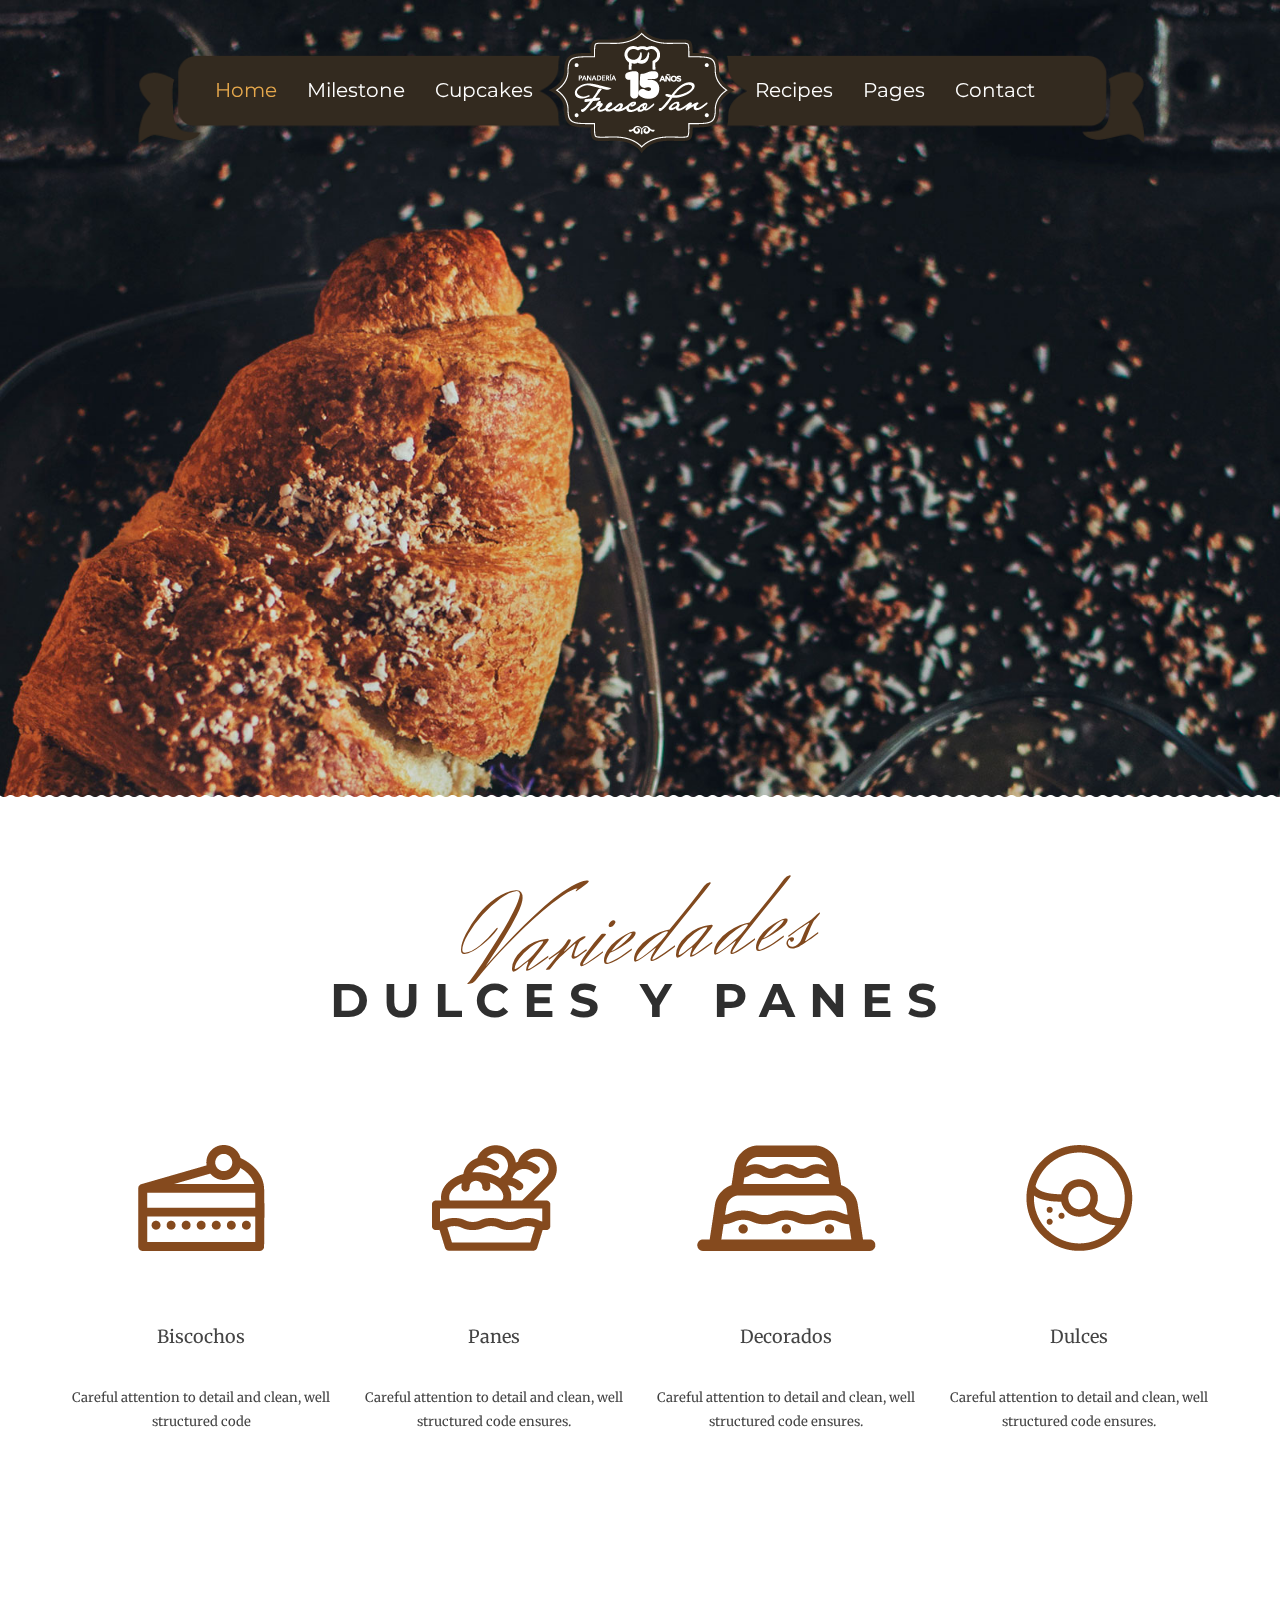
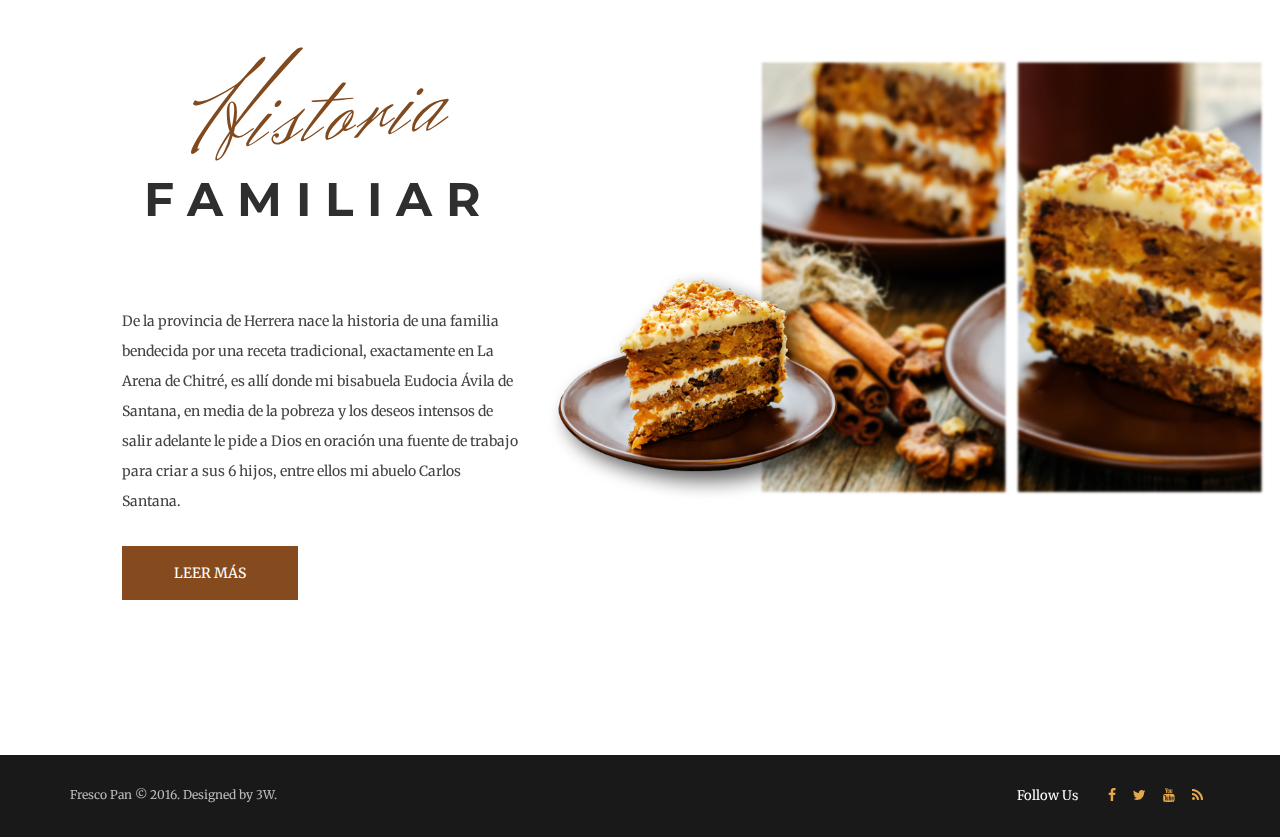
==== commit 9d1e1657: "Update index.html" ====
--- a/index.html
+++ b/index.html
@@ -6,7 +6,7 @@
 	<meta name="viewport" content="width=device-width, initial-scale=1">
 	<!-- The above 3 meta tags *must* come first in the head; any other head content must come *after* these tags -->
 	
-	<title>Cake - Easy & Slight Bakery HTML Template</title>
+	<title>Fresco Pan - Producido para tí</title>
 
 	<!-- BOOTSTRAP -->
 	<link rel="stylesheet" href="css/bootstrap.min.css">
@@ -396,4 +396,4 @@
 	<!-- CUSTOM JS -->
 	<script src="js/custom.js"></script>
 </body>
-</html>+</html>
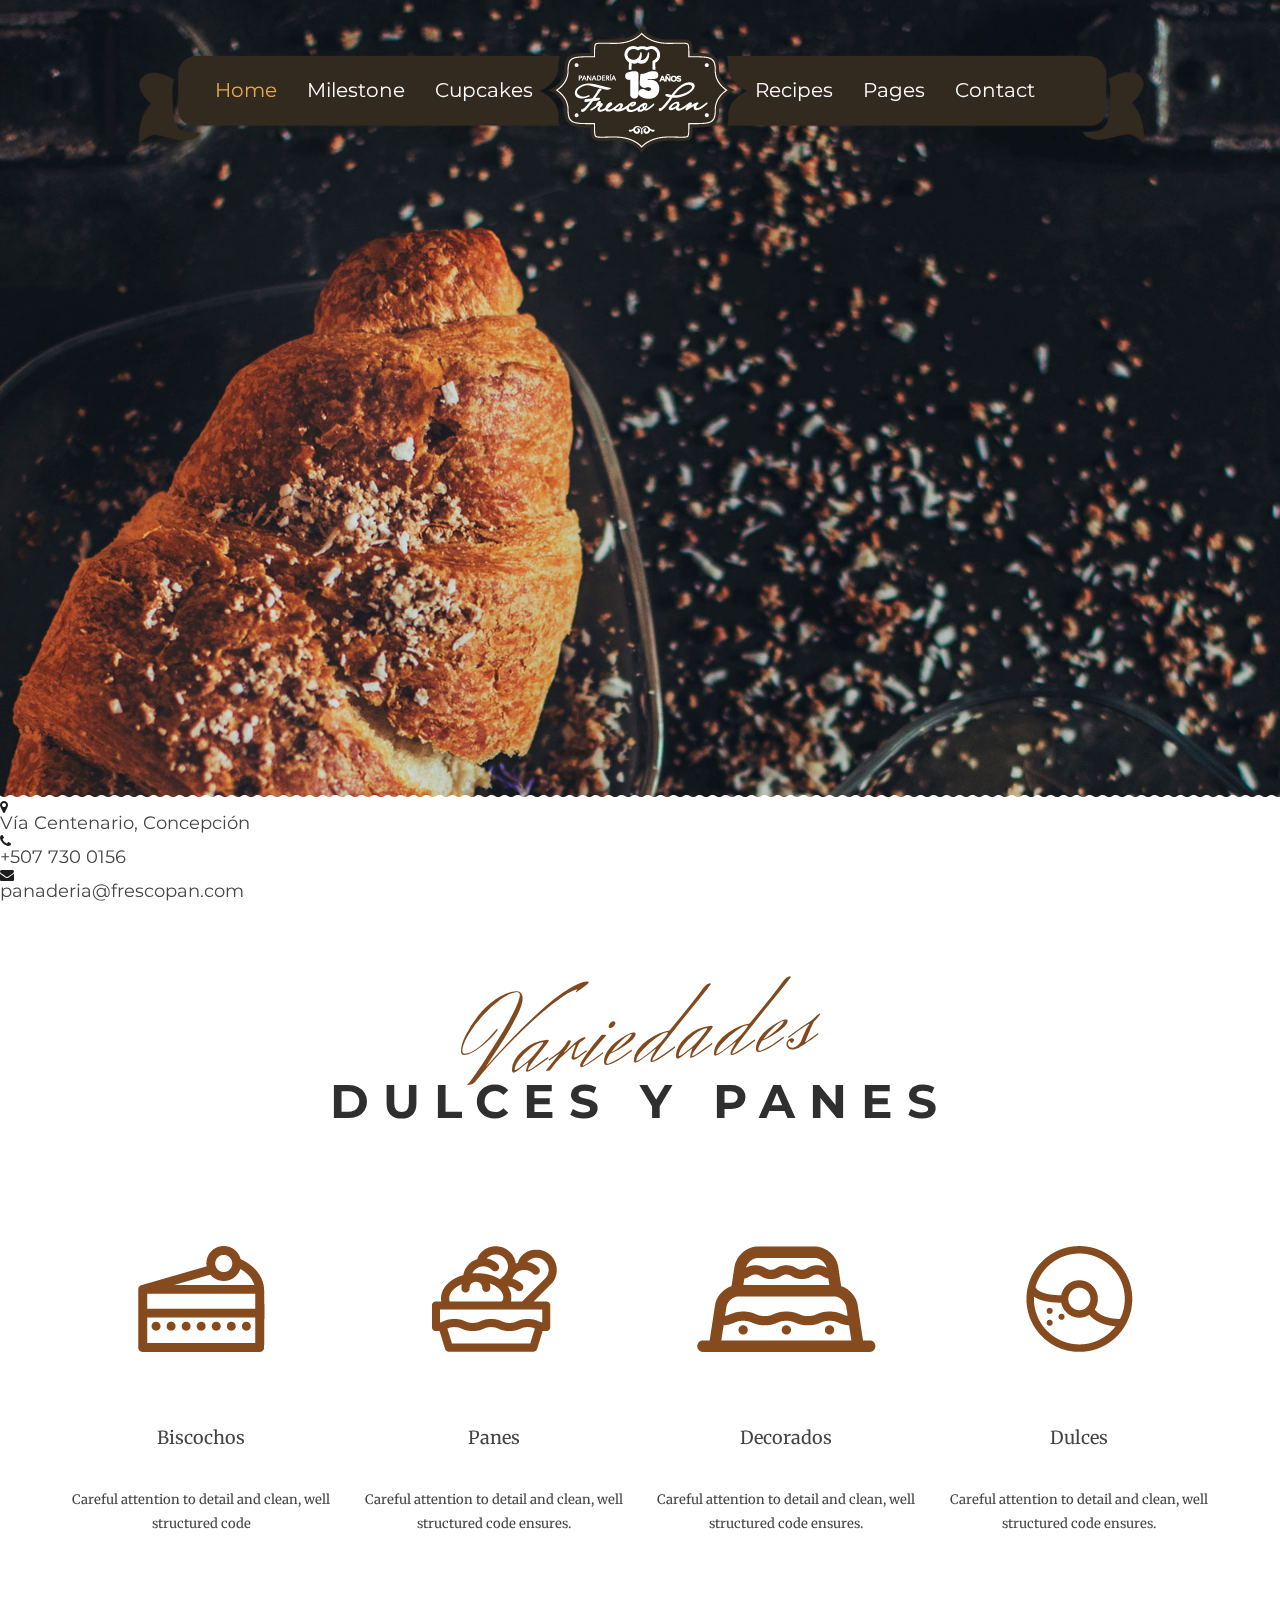
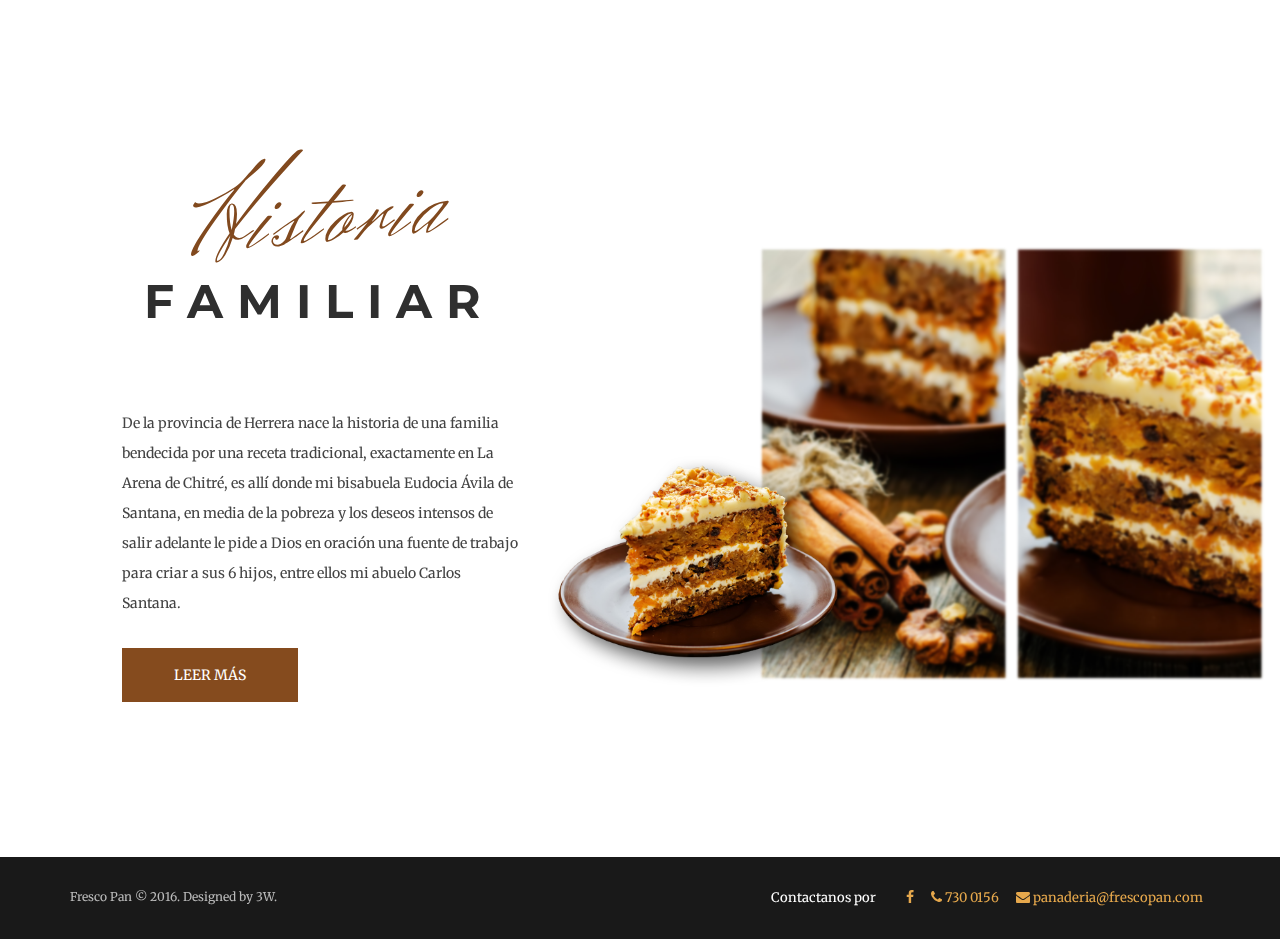
==== commit 0e63b0ee: "Update index.html" ====
--- a/index.html
+++ b/index.html
@@ -148,7 +148,7 @@
 						 id="slide-1-layer-3" 
 						 data-x="['center','center','center','center']" data-hoffset="['0','0','0','0']" 
 						 data-y="['middle','middle','middle','middle']" data-voffset="['20','20','-10','-40']" 
-						data-fontsize="['125','85','60','48']"
+						data-fontsize="['125','85','55','32']"
 						data-lineheight="['auto','auto','auto','auto']"
 						data-width="none"
 						data-height="none"
@@ -222,6 +222,24 @@
 	<!-- MAIN CONTENT START HERE -->
 	<section class="body-content">
 
+
+		<!-- NAV INFO -->
+		<div class="info">
+			<a href="#"><div class="location">
+				<i class="fa fa-map-marker"></i>
+				<h5>Vía Centenario, Concepción</h5>
+			</div></a>
+			<a href="tel:+5077300156"><div class="telefono">
+				<i class="fa fa-phone"></i>
+				<h5>+507 730 0156</h5>
+			</div></a>
+			<a href="mailto:panaderia@frescopan.com"><div class="email">
+				<i class="fa fa-envelope"></i>
+				<h5>panaderia@frescopan.com</h5>
+			</div></a>
+		</div>
+
+
 		<!-- PRODUCT START HERE -->
 		<div id="product" class="product padd-tb-80">
 			<div class="container">
@@ -305,14 +323,16 @@
 							entre ellos mi abuelo Carlos Santana. 
 						</p>
 
+						<!-- BOTÓN LEER MÁS -->
 						<div class="col-md-12" id="random">
 							<div class="text-center">
 								<a href="#" class="btn btn-default">LEER MÁS</a>
 							</div>
 						</div>
-
-					</div>
-					<div class="col-lg-7 col-md-12">
+						<!-- FIN BOTÓN-->
+
+					</div>
+					<div class="col-lg-7 col-md-12" style="margin-top: 85px;>
 						<div class="thumb">
 							<img src="images/section-product.png" class="img-responsive" alt="product">
 						</div>
@@ -333,12 +353,11 @@
 					<div class="row">
 						<div class="col-sm-5 col-sm-push-7">
 							<div class="follow text-right">
-								<span>Follow Us</span>
+								<span>Contactanos por</span>
 								<div class="social">
-									<a href="#"><i class="fa fa-facebook"></i></a>
-									<a href="#"><i class="fa fa-twitter"></i></a>
-									<a href="#"><i class="fa fa-youtube"></i></a>
-									<a href="#"><i class="fa fa-feed"></i></a>
+									<a href="https://www.facebook.com/frescopan"><i class="fa fa-facebook"></i></a>
+									<a href="tel:+5077300156"><i class="fa fa-phone"><span> 730 0156</span></i></a>
+									<a href="mailto:panaderia@frescopan.com"><i class="fa fa-envelope"><span> panaderia@frescopan.com</span></i></a>
 								</div>
 							</div>
 						</div>
@@ -396,4 +415,4 @@
 	<!-- CUSTOM JS -->
 	<script src="js/custom.js"></script>
 </body>
-</html>
+</html>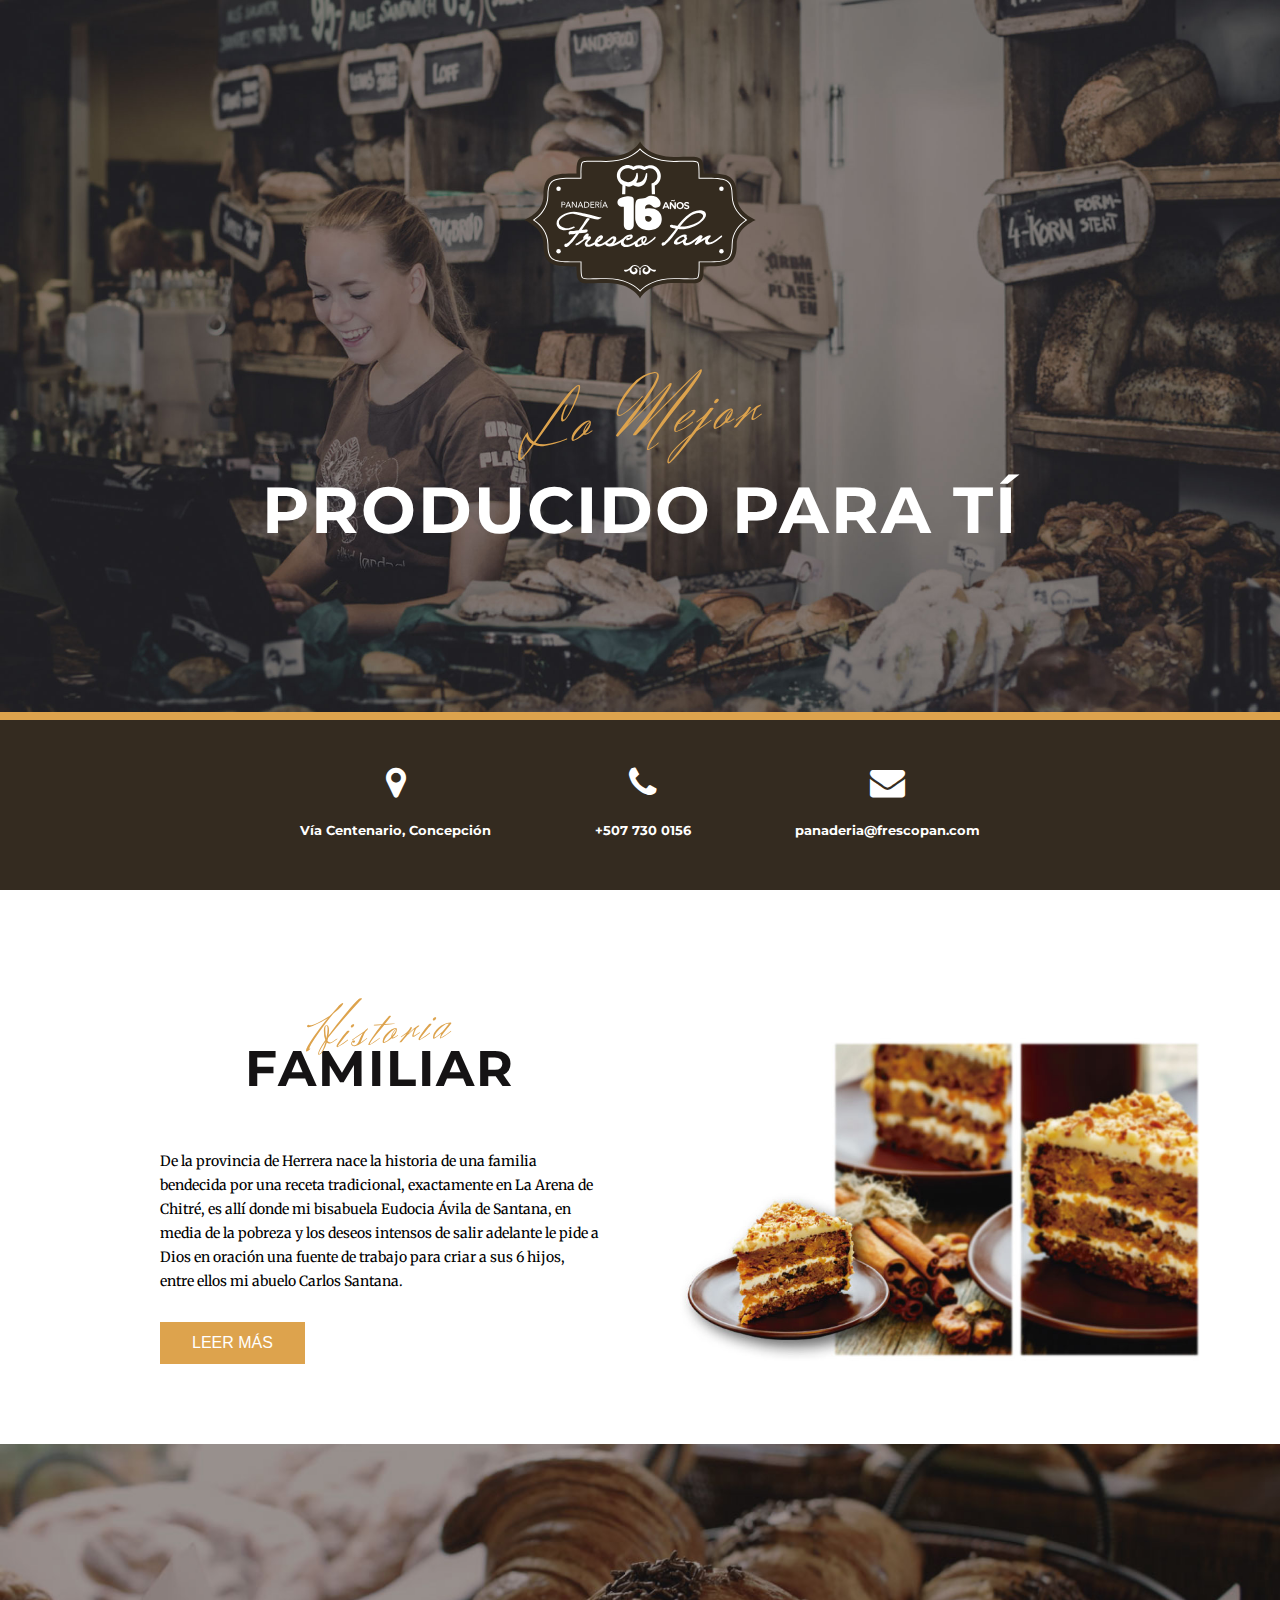
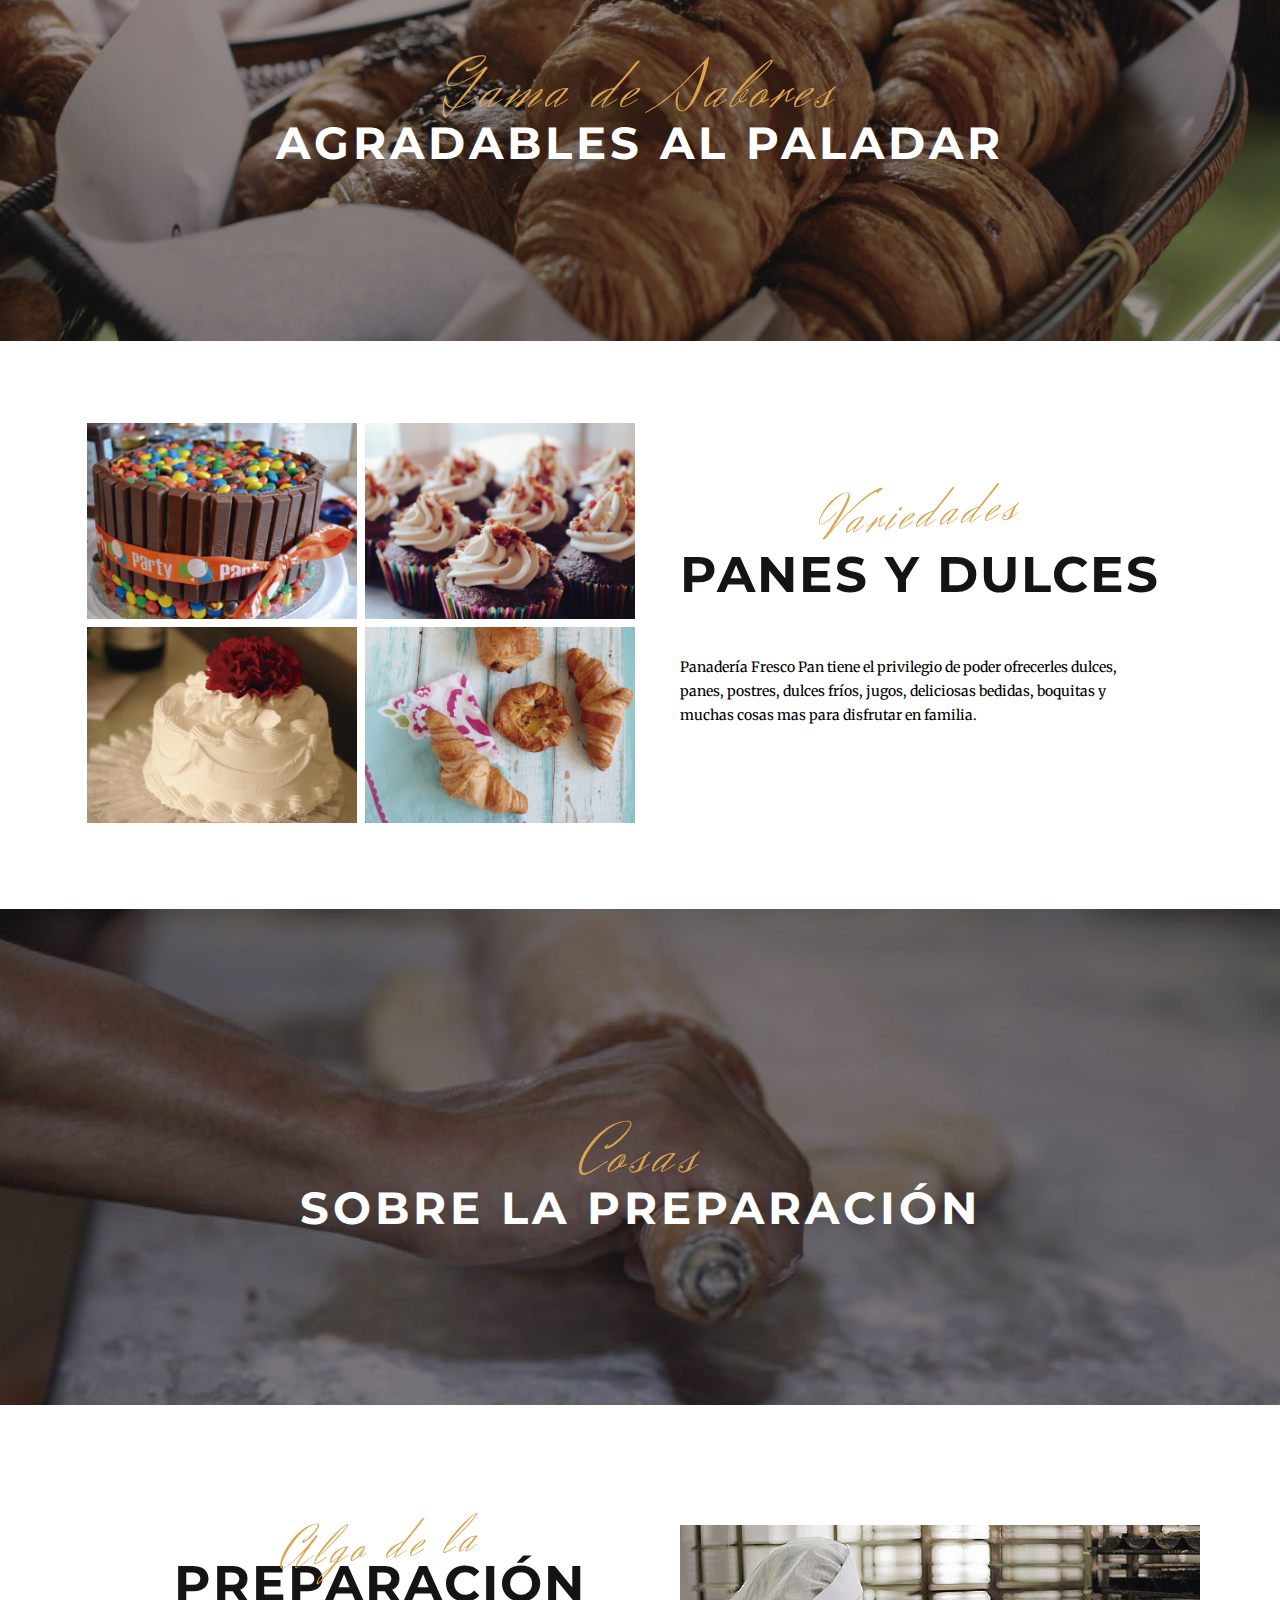
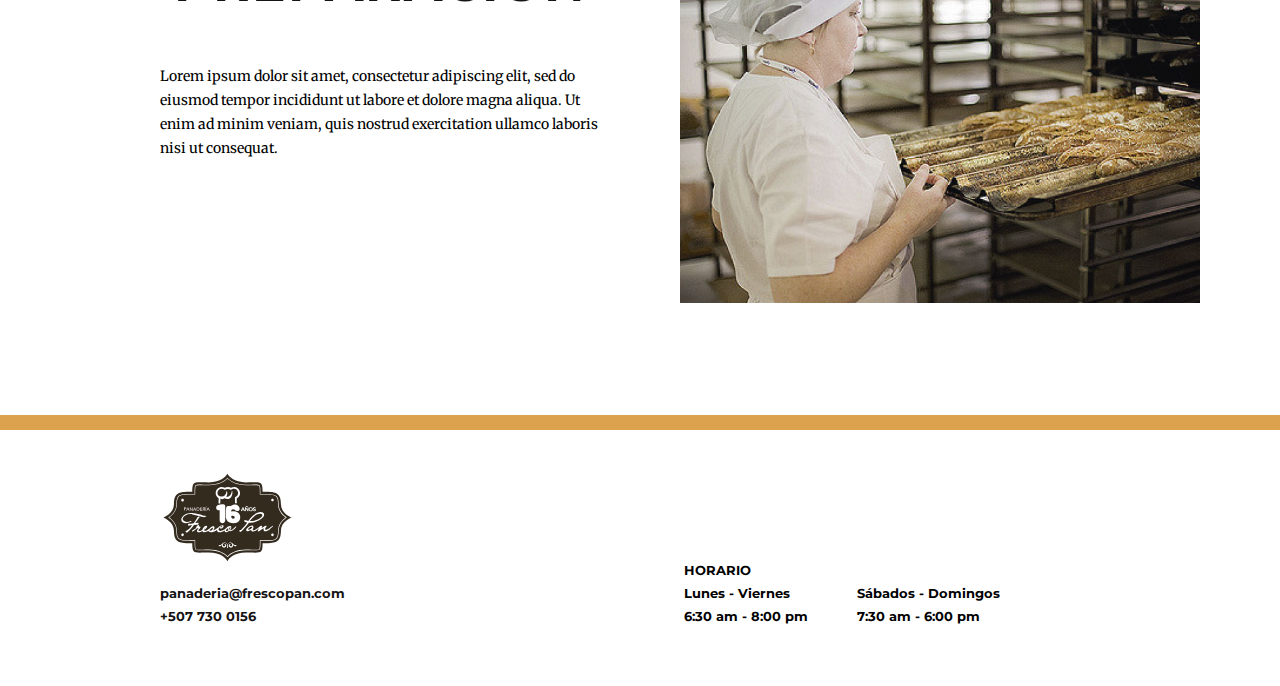
==== commit ace18dd5: "Landing Fresco Pan" ====
--- a/index.html
+++ b/index.html
@@ -2,417 +2,120 @@
 <html lang="es">
 <head>
 	<meta charset="UTF-8">
-	<meta http-equiv="X-UA-Compatible" content="IE=edge">
-	<meta name="viewport" content="width=device-width, initial-scale=1">
-	<!-- The above 3 meta tags *must* come first in the head; any other head content must come *after* these tags -->
-	
 	<title>Fresco Pan - Producido para tí</title>
+	<link rel="stylesheet" href="css/app.css">
 
-	<!-- BOOTSTRAP -->
-	<link rel="stylesheet" href="css/bootstrap.min.css">
-	
-	<!-- OWL CAROUSEL -->
-	<link rel="stylesheet" href="css/owl.carousel.css">
-	<link rel="stylesheet" href="css/owl.theme.css"> 
-
-	<!-- FONT AWESOME -->
-	<!--link rel="stylesheet" href="css/font-awesome.min.css"-->
-	<link rel="stylesheet" type="text/css" href="css/font-awesome.css">
-	
+	<!--Fuentes-->
+	<link href="https://fonts.googleapis.com/css?family=Herr+Von+Muellerhoff|Merriweather:400,700|Montserrat:400,700" rel="stylesheet">
 	<!-- FLATICON -->
 	<link rel="stylesheet" href="fonts/flaticon.css">
-
-	<!-- MAGNIFIC POPUP CORE CSS -->
-	<link rel="stylesheet" href="assets/css/magnific/magnific-popup.css">
-
-	<!-- REVOLUTION STYLE SHEETS -->
-	<link href="assets/css/revolution/settings.css" rel="stylesheet" type="text/css">
-	<!-- REVOLUTION LAYERS STYLES -->
-	<link href="assets/css/revolution/layers.css" rel="stylesheet" type="text/css">		
-	<!-- REVOLUTION NAVIGATION STYLES -->
-	<link href="assets/css/revolution/navigation.css" rel="stylesheet" type="text/css">
-
-	
-	<!-- STYLESHEETS -->
-	<link rel="stylesheet" href="css/main.css">
-	<link rel="stylesheet" href="css/responsive.css">
-
-	<!-- FONTS -->
-	<link href='https://fonts.googleapis.com/css?family=Montserrat:300,400,700%7cMerriweather:400,300,300italic,400italic,700%7cPacifico%7cHerr+Von+Muellerhoff&subset=latin,latin-ext' rel='stylesheet' type='text/css'>
-	
-	<!-- Favicon -->
-	<link rel="icon" href="images/favicon.png">
-	<link rel="apple-touch-icon" href="images/apple-touch-icon.png">
-	<link rel="apple-touch-icon" sizes="72x72" href="images/apple-touch-icon-72x72.png">
-	<link rel="apple-touch-icon" sizes="114x114" href="images/apple-touch-icon-114x114.png">
-	
-	<!-- HTML5 shim and Respond.js for IE8 support of HTML5 elements and media queries -->
-	<!--[if lt IE 9]>
-	<script src="assets/js/html5shiv.min.js"></script>
-	<script src="assets/js/respond.min.js"></script>
-	<![endif]-->
+	<!-- FONT AWESOME -->
+	<link rel="stylesheet" href="css/font-awesome.min.css">
 </head>
 <body>
-	<!-- HEADER -->
-	<header class="header">
+	<!-- PORTADA -->
+	<section class="portada background" id="top">
+		<header class="header"> <!-- HEADER -->
+			<figure class="logo"> <!-- logotipo -->
+				<a href="index.html"><img class="logotipo" src="img/logo-fescopan.svg" alt="logo Fresco Pan"></a>
+			</figure>
+		</header>
 
-		<!-- NAVIGATION -->
-		<nav class="navbar">
-			<div class="container">
-				<div class="navbar-header">
-					<button type="button" class="navbar-toggle collapsed" data-toggle="collapse" data-target="#my-navbar-collapse">
-						<span class="sr-only">Toggle navigation</span>
-						<span class="icon-bar"></span>
-						<span class="icon-bar"></span>
-						<span class="icon-bar"></span>
-					</button>
+		<div class="slogan"> <!-- titulo -->
+			<h2 class="titulo-a">Lo Mejor</h2>
+			<h1 class="titulo-b">PRODUCIDO PARA TÍ</h1>
+		</div>
+	</section>
 
-					<!-- TEMPLATE LOGO -->
-					<div class="navbar-brand">
-						<a href="#"><img src="images/logo.png" class="logo" alt="logo"></a>
-					</div>
-				</div>
+	<div class="info contenedor"> <!-- Info -->
+		<a href="#"><div class="location">
+			<i class="fa fa-map-marker"></i>
+			<h5>Vía Centenario, Concepción</h5>
+		</div></a>
+		<a href="tel:+5077300156"><div class="telefono">
+			<i class="fa fa-phone"></i>
+			<h5>+507 730 0156</h5>
+		</div></a>
+		<a href="mailto:panaderia@frescopan.com"><div class="email">
+			<i class="fa fa-envelope"></i>
+			<h5>panaderia@frescopan.com</h5>
+		</div></a>
+	</div>
 
-				<div class="collapse navbar-collapse" id="my-navbar-collapse">
-					<ul class="nav navbar-nav">
-						<li class="active"><a href="index.html">Home<span class="sr-only">(current)</span></a></li>
-						<li><a href="#">Milestone</a></li>
-						<li><a href="#">Cupcakes</a></li>
-					</ul>
-					<ul class="nav navbar-nav navbar-right">
-						<li><a href="#">Recipes</a></li>
-						<li><a href="#">Pages</a></li>
-						<li><a href="contact.html">Contact</a></li>
-					</ul>
-				</div>
+	<!--CUERPO -->
+	<section class="historia contenedor"> <!-- Sección Historia -->
+		<img class="img_derecha" src="img/sectionA.jpg" width="520px" alt="img historia">
+		<div class="htext">
+			<h3 class="tit_cursiva">Historia</h3>
+			<h3 class="tit_san-serif">FAMILIAR</h3>
+			<p class="parrafoA">De la provincia de Herrera nace la historia de una familia bendecida por una receta tradicional, exactamente en La Arena de Chitré, es allí donde mi bisabuela Eudocia Ávila de Santana, en media de la pobreza y los deseos intensos de salir adelante le pide a Dios en oración una fuente de trabajo para criar a sus 6 hijos, entre ellos mi abuelo Carlos Santana.</p>
+			<button class="leer">LEER MÁS</button>
+		</div>		
+	</section>
+	
+	<!--BG 1-->
+	<section class="bgA">
+		<div class="bg-titulos contenedor">
+			<h2 class="titulo-slide-a">Gama de Sabores</h2>
+			<h1 class="titulo-slide-b">AGRADABLES AL PALADAR</h1>	
+		</div>
+	</section>
+
+	<!-- PANES Y DULCES -->
+	<section class="productos contenedor">
+		<div class="galeria">
+			<div class="galeria-a"> <!-- Galeria -->
+				<img class="img-galeria" src="img/producto01.jpg" alt="Producto 1" width="270px">
+				<img class="img-galeria" src="img/producto02.jpg" alt="Producto 2" width="270px">
 			</div>
-		</nav>
-	</header>	<!-- /.END HEADER -->
-		
-	<!-- SLIDER START HERE -->
-	<div class="rev_slider_wrapper rev-slider-common rev-slider-one">			
-		<!-- START REVOLUTION SLIDER 5.0 auto mode -->
-		<div id="rev_slider_1" class="rev_slider"  data-version="5.0">
-			<ul>
-				<!-- SLIDE-1  -->
-				<li data-transition="fade" data-thumb="./images/slider/small/1.jpg">
+			<div class="galeria-b">
+				<img class="img-galeria" src="img/producto03.jpg" alt="Producto 3" width="270px">
+				<img class="img-galeria" src="img/producto04.jpg" alt="Producto 4" width="270px">
+			</div>
+		</div> 
+		<article class="texto-productos"> <!-- Texto Variedades -->
+			<h3 class="tit_cursiva">Variedades</h3>
+			<h3 class="tit_san-serif">PANES Y DULCES</h3>
+			<p class="parrafoB">Panadería Fresco Pan tiene el privilegio de poder ofrecerles dulces, panes, postres, dulces fríos, jugos, deliciosas bedidas, boquitas y muchas cosas mas para disfrutar en familia.</p>
+		</article>
+	</section>
 
-					<!-- MAIN IMAGE -->
-					<img src="images/slider/01.jpg"  alt="Cake slider"  data-bgposition="center center" data-bgfit="cover" data-bgrepeat="no-repeat" class="rev-slidebg" data-no-retina>
-					
-					<!-- LAYER NR. 1 -->
-					<div class="tp-caption tp-shape tp-shapewrapper   tp-resizeme rs-parallaxlevel-0" 
-						id="slide-1-layer-1" 
-						data-width="full"
-						data-height="full"
-						data-whitespace="nowrap"
-						data-transform_idle="o:1;"
-			 
-						data-transform_in="opacity:0;s:1500;e:Power3.easeInOut;" 
-						data-transform_out="s:1000;s:1000;" 
-						data-start="1000" 
-						data-basealign="slide" 
-						data-responsive_offset="on" 
+	<!--BG 2-->
+	<section class="bgB">
+		<div class="bg-titulos contenedor">
+			<h2 class="titulo-slide-a">Cosas</h2>
+			<h1 class="titulo-slide-b">SOBRE LA PREPARACIÓN</h1>	
+		</div>
+	</section>
 
-						data-lasttriggerstate="reset"
-						style="z-index: 2;background-color:rgba(0, 0, 0, .50);border-color:rgba(0, 0, 0, 1.00);"> 
-					</div>
-					
-					<!-- LAYER NR. 2 -->
-					<div class="tp-caption Photography-Subline tp-resizeme" 
-						 id="slide-1-layer-2" 
-						 data-x="['center','center','center','center']" data-hoffset="['0','0','0','0']" 
-						 data-y="['middle','middle','middle','middle']" data-voffset="['-80','-80','-70','-90']" 
-						data-fontsize="['87','87','56','36']"
-						data-lineheight="['auto','auto','auto','auto']"
-						data-width="auto"
-						data-height="auto"
-						data-whitespace="nowrap"
-						data-transform_idle="o:1;"
-			 
-						 data-transform_in="y:[100%];z:0;rX:0deg;rY:0;rZ:0;sX:1;sY:1;skX:0;skY:0;opacity:0;s:2000;e:Power4.easeInOut;" 
-						 data-transform_out="y:[100%];s:1000;e:Power2.easeInOut;s:1000;e:Power2.easeInOut;" 
-						 data-mask_in="x:0px;y:[100%];s:inherit;e:inherit;" 
-						 data-mask_out="x:inherit;y:inherit;s:inherit;e:inherit;" 
-						data-start="500" 
-						data-splitin="none" 
-						data-splitout="none" 
-						data-responsive_offset="on" 
-
-						
-						style="z-index: 5; white-space: nowrap; font-family: 'Herr Von Muellerhoff', cursive; color: #e6a84c;">The Most
-					</div>
-					
-					<!-- LAYER NR. 2 -->
-					<div class="tp-caption Photography-Display   tp-resizeme" 
-						 id="slide-1-layer-3" 
-						 data-x="['center','center','center','center']" data-hoffset="['0','0','0','0']" 
-						 data-y="['middle','middle','middle','middle']" data-voffset="['20','20','-10','-40']" 
-						data-fontsize="['125','85','55','32']"
-						data-lineheight="['auto','auto','auto','auto']"
-						data-width="none"
-						data-height="none"
-						data-whitespace="nowrap"
-						data-transform_idle="o:1;"
-			 
-						 data-transform_in="y:[100%];z:0;rX:0deg;rY:0;rZ:0;sX:1;sY:1;skX:0;skY:0;opacity:0;s:2000;e:Power4.easeInOut;" 
-						 data-transform_out="y:[100%];s:1000;e:Power2.easeInOut;s:1000;e:Power2.easeInOut;" 
-						 data-mask_in="x:0px;y:[100%];s:inherit;e:inherit;" 
-						 data-mask_out="x:inherit;y:inherit;s:inherit;e:inherit;" 
-						data-start="750" 
-						data-splitin="none" 
-						data-splitout="none" 
-						data-responsive_offset="on" 
-
-						
-						style="z-index: 6; white-space: nowrap; font-weight: 700; letter-spacing: 1.25px; text-transform: uppercase;">producido para tí
-					</div>
-
-					<!-- LAYER NR. 3 -->
-					<div class="tp-caption Photography-Display   tp-resizeme" 
-						 id="slide-1-layer-4" 
-						 data-x="['center','center','center','center']" data-hoffset="['0','0','0','0']" 
-						 data-y="['middle','middle','middle','middle']" data-voffset="['110','110','50','20']" 
-						data-height="none"
-						data-transform_idle="o:1;"
-			 
-						 data-transform_in="y:[100%];z:0;rX:0deg;rY:0;rZ:0;sX:1;sY:1;skX:0;skY:0;opacity:0;s:2000;e:Power4.easeInOut;" 
-						 data-transform_out="y:[100%];s:1000;e:Power2.easeInOut;s:1000;e:Power2.easeInOut;" 
-						 data-mask_in="x:0px;y:[100%];s:inherit;e:inherit;" 
-						 data-mask_out="x:inherit;y:inherit;s:inherit;e:inherit;" 
-						data-start="1000"
-						data-captionhidden="on"
-						data-basealign="slide" 
-						style="z-index: 9; padding: 0;"><img src="images/title-shape-white.png" alt="" data-no-retina> 
-					</div>
-					
-					<!-- LAYER NR. 4 -->
-					<!--div class="tp-caption rev-btn rev-maxround rev-bordered  " 
-						 id="slide-1-layer-5" 
-						 data-x="['center','center','center','center']" data-hoffset="['0','0','0','0']" 
-						 data-y="['middle','middle','middle','middle']" data-voffset="['180','180','110','90']" 
-									data-width="none"
-						data-height="none"
-						data-whitespace="nowrap"
-						data-transform_idle="o:1;"
-							data-transform_hover="o:1;rX:0;rY:0;rZ:0;z:0;s:300;e:Power3.easeOut;"
-							data-style_hover="c:rgba(255, 255, 255, 1.00);bc:rgba(255, 255, 255, 1.00);"
-			 
-						 data-transform_in="y:[100%];z:0;rX:0deg;rY:0;rZ:0;sX:1;sY:1;skX:0;skY:0;opacity:0;s:2000;e:Power4.easeInOut;" 
-						 data-transform_out="y:[175%];s:1000;e:Power2.easeInOut;s:1000;e:Power2.easeInOut;" 
-						 data-mask_out="x:inherit;y:inherit;s:inherit;e:inherit;" 
-						data-start="1250" 
-						data-splitin="none" 
-						data-splitout="none" 
-						data-actions='[{"event":"click","action":"jumptoslide","slide":"rs-184","delay":""}]'
-						data-responsive_offset="on" 
-						data-responsive="off"
-						
-				
-						style="z-index: 8; white-space: nowrap; padding: 0;"><a href="#" class="btn-slider">GET STARTED</a> 
-					</div-->
-				</li>
-		
-			</ul>				
-		</div><!-- END REVOLUTION SLIDER -->
-	</div><!-- END REVOLUTION SLIDER WRAPPER -->
-	<!-- /.SLIDER END -->		
-
+	<!-- SOBRE LA PREPARACIÓN -->
+	<section class="historia prepa contenedor">
+		<img class="img_derecha" src="img/sectionB.jpg" width="520px" alt="img preparacion">
+		<div class="htext">
+			<h3 class="tit_cursiva">Algo de la</h3>
+			<h3 class="tit_san-serif">PREPARACIÓN</h3>
+			<p class="parrafoA">Lorem ipsum dolor sit amet, consectetur adipiscing elit, sed do eiusmod tempor incididunt ut labore et dolore magna aliqua. Ut enim ad minim veniam, quis nostrud exercitation ullamco laboris nisi ut consequat.</p>
+		</div>		
+	</section>
 	
-	<!-- MAIN CONTENT START HERE -->
-	<section class="body-content">
-
-
-		<!-- NAV INFO -->
-		<div class="info">
-			<a href="#"><div class="location">
-				<i class="fa fa-map-marker"></i>
-				<h5>Vía Centenario, Concepción</h5>
-			</div></a>
-			<a href="tel:+5077300156"><div class="telefono">
-				<i class="fa fa-phone"></i>
-				<h5>+507 730 0156</h5>
-			</div></a>
-			<a href="mailto:panaderia@frescopan.com"><div class="email">
-				<i class="fa fa-envelope"></i>
-				<h5>panaderia@frescopan.com</h5>
-			</div></a>
-		</div>
-
-
-		<!-- PRODUCT START HERE -->
-		<div id="product" class="product padd-tb-80">
-			<div class="container">
-				<div class="row">
-					<div class="col-md-12">
-						<div class="section-header">
-							<h2 class="title color-light-gold">Variedades</h2>
-							<h3>DULCES Y PANES</h3>
-							<!--p class="text-half mrg-t-90">
-								Authentic vegan umami quinoa, paleo stumptown post-ironic kitsch disrupt deep v crucifix single-origin coffee viral twee.
-							</p-->
-						</div>
-					</div>
-					<!-- SINGLE POST START HERE -->
-					<div class="col-md-3 col-sm-6">
-						<div class="product-single">
-							<div class="post-img">
-								<img src="images/product/05.png" class="img-responsive" alt="product">
-							</div>
-							<div class="post-desk">
-								<h5><a href="#">Biscochos</a></h5>
-								<p>Careful attention to detail and clean, well structured code </p>
-							</div>
-						</div><!-- /.END SINGLE-POST -->
-					</div>
-					<div class="col-md-3 col-sm-6">
-						<div class="product-single">
-							<div class="post-img">
-								<img src="images/product/06.png" class="img-responsive" alt="product">
-							</div>
-							<div class="post-desk">
-								<h5><a href="#">Panes</a></h5>
-								<p>Careful attention to detail and clean, well structured code ensures.</p>
-							</div>
-						</div><!-- /.END SINGLE-POST -->
-					</div>
-					<div class="col-md-3 col-sm-6">
-						<div class="product-single">
-							<div class="post-img">
-								<img src="images/product/07.png" class="img-responsive" alt="product">
-							</div>
-							<div class="post-desk">
-								<h5><a href="#">Decorados</a></h5>
-								<p>Careful attention to detail and clean, well structured code ensures.</p>
-							</div>
-						</div><!-- /.END SINGLE-POST -->
-					</div>
-					<div class="col-md-3 col-sm-6">
-						<div class="product-single">
-							<div class="post-img">
-								<img src="images/product/08.png" class="img-responsive" alt="product">
-							</div>
-							<div class="post-desk">
-								<h5><a href="#">Dulces</a></h5>
-								<p>Careful attention to detail and clean, well structured code ensures.</p>
-							</div>
-						</div><!-- /.END SINGLE-POST -->
-					</div>
-					
-				</div>
+	<!-- FOOTER -->
+	<section class="footer">
+		<footer class="contenedor">
+			<div class="cl-1"> <!-- logo y contacto -->
+				<a href="#top"><img src="img/logo.svg" alt="logo footer" width="135px"></a>
+				<a href="mailto:panaderia@frescopan.com"><h5>panaderia@frescopan.com</h5></a>
+				<a href="tel:+5077300156"><h5>+507 730 0156</h5></a>
 			</div>
-		</div>
-		<!-- /.END PRODUCT -->
-
-		<!-- STORY START HERE -->
-		<div id="story" class="story padd-75x155">
-			<div class="container-fluid">
-				<div class="row">
-					<div class="col-lg-4 col-lg-offset-1 col-md-12">
-						<div class="section-header">
-							<h2 class="title color-light-gold">Historia</h2>
-							<h3>FAMILIAR</h3>
-						</div>
-						<p class="padd-t-60 res-md-mrg-b-50 text-center">
-							De la provincia de Herrera nace la historia de una familia
-							bendecida por una receta tradicional, exactamente en
-							La Arena de Chitré, es allí donde mi bisabuela
-							Eudocia Ávila de Santana, en media de la pobreza y los
-							deseos intensos de salir adelante le pide a Dios en
-							oración una fuente de trabajo para criar a sus 6 hijos,
-							entre ellos mi abuelo Carlos Santana. 
-						</p>
-
-						<!-- BOTÓN LEER MÁS -->
-						<div class="col-md-12" id="random">
-							<div class="text-center">
-								<a href="#" class="btn btn-default">LEER MÁS</a>
-							</div>
-						</div>
-						<!-- FIN BOTÓN-->
-
-					</div>
-					<div class="col-lg-7 col-md-12" style="margin-top: 85px;>
-						<div class="thumb">
-							<img src="images/section-product.png" class="img-responsive" alt="product">
-						</div>
-					</div>
-					
-				</div>
+			<div class="cl-2"> <!-- horario -->
+				<h5>HORARIO</h5>
+				<h5>Lunes - Viernes</h5>
+				<h5>6:30 am - 8:00 pm</h5>
 			</div>
-		</div>
-		<!-- /.END STORY -->
-
-
-
-		<!-- FOOTER START HERE -->
-		<footer id="footer" class="">
-			
-			<div class="secondary-footer">
-				<div class="container">
-					<div class="row">
-						<div class="col-sm-5 col-sm-push-7">
-							<div class="follow text-right">
-								<span>Contactanos por</span>
-								<div class="social">
-									<a href="https://www.facebook.com/frescopan"><i class="fa fa-facebook"></i></a>
-									<a href="tel:+5077300156"><i class="fa fa-phone"><span> 730 0156</span></i></a>
-									<a href="mailto:panaderia@frescopan.com"><i class="fa fa-envelope"><span> panaderia@frescopan.com</span></i></a>
-								</div>
-							</div>
-						</div>
-						<div class="col-sm-7 col-sm-pull-5">
-							<p>Fresco Pan © 2016. Designed by 3W.</p>
-						</div>
-					</div>
-				</div>
-			</div> <!-- /.END SECONDARY FOOTER -->
+			<div class="cl-3">
+				<h5>Sábados - Domingos</h5>
+				<h5>7:30 am - 6:00 pm</h5>
+			</div>
 		</footer>
-		<!-- /.END FOOTER -->
-
 	</section>
-	<!-- /.END MAIN CONTENT -->
-
-	<!-- *** END *** -->
-	
-
-	<!-- JQUERY -->
-	<script src="js/jquery-1.11.3.min.js"></script>
-
-	<!-- EASING -->
-	<script src="js/jquery.easing.min.js"></script>
-
-	<!-- BOOTSTRAP -->
-	<script src="js/bootstrap.min.js"></script>
-
-	<!-- MIXITUP -->
-	<script src="js/jquery.mixitup.min.js"></script>
-
-	<!-- MAGNIFIC JS -->
-	<script src="assets/js/magnific/jquery.magnific-popup.min.js"></script>
-
-	<!-- OWL CAROUSEL -->
-	<script src="js/owl.carousel.js"></script>
-
-	<!-- COUNER-UP JS -->
-	<script src="js/waypoints.min.js"></script>
-	<script src="js/waypoint.js"></script>
-	<script src="assets/js/counter-up/jquery.counterup.min.js"></script>
-	
-	<!-- REVOLUTION JS FILES -->
-	<script src="assets/js/revolution/jquery.themepunch.tools.min.js"></script>
-	<script src="assets/js/revolution/jquery.themepunch.revolution.min.js"></script>
-	<script type="text/javascript" src="assets/js/revolution/extensions/revolution.extension.slideanims.min.js"></script>
-	<script type="text/javascript" src="assets/js/revolution/extensions/revolution.extension.layeranimation.min.js"></script>
-	<script type="text/javascript" src="assets/js/revolution/extensions/revolution.extension.navigation.min.js"></script>
-	<script type="text/javascript" src="assets/js/revolution/extensions/revolution.extension.video.min.js"></script>
-	<script type="text/javascript" src="assets/js/revolution/extensions/revolution.extension.actions.min.js"></script>
-	<script type="text/javascript" src="assets/js/revolution/extensions/revolution.extension.kenburn.min.js"></script>
-	<script type="text/javascript" src="assets/js/revolution/extensions/revolution.extension.migration.min.js"></script>
-	<script type="text/javascript" src="assets/js/revolution/extensions/revolution.extension.parallax.min.js"></script>
-	<script type="text/javascript" src="assets/js/revolution/extensions/revolution.extension.carousel.min.js"></script>
-
-	<!-- CUSTOM JS -->
-	<script src="js/custom.js"></script>
 </body>
 </html>--- a/css/app.css
+++ b/css/app.css
@@ -0,0 +1,244 @@
+body{
+	font-family: 'Montserrat', sans-serif;
+	font-weight: 400;
+	margin: 0;
+}
+p{
+	font-family: 'Merriweather', serif;
+	font-weight: 400;
+}
+
+.contenedor{
+	width: 960px;
+	margin: auto;
+}
+/* HEADER */
+.logotipo{
+	display: block;
+	margin: auto;
+	width: 240px;
+}
+.slogan{
+	text-align: center;
+	color: #fff;
+}
+.background{
+	background-image: url(../img/portadaA.jpg);
+	background-size: cover;
+	background-repeat: no-repeat;
+	padding: 120px;
+}
+.titulo-a{
+	font-family: 'Herr Von Muellerhoff', cursive;
+	color: #DDA34D;
+	font-size: 75px;
+	font-weight: lighter;
+	letter-spacing: 5px;
+	transform: skewY(-5deg);
+}
+.titulo-b{
+	font-family: 'Montserrat', sans-serif;
+	color: #fff;
+	font-size: 65px;
+	margin-top: -65px;
+	letter-spacing: 2px;
+}
+/* Nav info */
+.info{
+	border-top: 8px solid #DDA34D;
+	background-color: #342b20;
+	width: 100%;
+	text-align: center;
+	display: inline-block;
+	position: relative;
+	padding-bottom: 30px;
+	align-items: center;
+}
+.info div{
+	display: inline-block;
+	margin-left: 50px;
+	margin-right: 50px;
+	margin-top: 3.5%;
+}
+.info i{
+	color: #fff;
+	font-size: 35px;
+}
+.info h5{
+	color: #fff;
+}
+.info h5:hover {
+	color: #dda34d;
+	cursor: pointer;
+}
+
+
+/* BODY */
+/*Sección Historia*/
+.historia{
+	margin-top: 80px;
+	margin-bottom: 80px;
+}
+.htext{
+	display: inline;
+	z-index: 2;
+}
+.img_derecha{
+	float: right;
+	position: relative;
+	left: 80px;
+	top: 40px;
+}
+.tit_cursiva{
+	font-family: 'Herr Von Muellerhoff', cursive;
+	color: #DDA34D;
+	letter-spacing: 5px;
+	transform: skewY(-5deg);
+	font-size: 55px;
+	font-weight: 400;
+	text-align: center;
+}
+.tit_san-serif{
+	font-family: 'Montserrat', sans-serif;
+	color: #151314;
+	letter-spacing: 2px;
+	font-size: 50px;
+	text-align: center;
+	margin-top: -65px;
+}
+
+
+.parrafoA{
+	font-size: 14px;
+	line-height: 24px;
+	padding-bottom: 15px;
+}
+.leer:hover{
+	background-color: #fff;
+	border: 3px solid #DDA34D;
+	color: #DDA34D;
+	transition: .2s;
+}
+.leer{
+	color: #fff;
+	background-color: #DDA34D;
+	font-size: 16px;
+	width: 145px;
+	height: 42px;
+	border: none;
+	cursor: pointer;
+}
+
+/*BG 01*/
+.bgA{
+	background-image: url('../img/bg01.jpg');
+	background-size: cover;
+	padding: 140px;
+}
+.titulo-slide-a{
+	font-family: 'Herr Von Muellerhoff', cursive;
+	color: #DDA34D;
+	font-size: 70px;
+	font-weight: lighter;
+	letter-spacing: 5px;
+	/*transform: skewY(-5deg);*/
+}
+.titulo-slide-b{
+	font-family: 'Montserrat', sans-serif;
+	color: #fff;
+	font-size: 45px;
+	margin-top: -85px;
+	letter-spacing: 4px;
+}
+.bg-titulos{
+	text-align: center;
+	display: inline;
+}
+/*BG 02*/
+.bgB{
+	background-image: url('../img/bg02.jpg');
+	background-size: cover;
+	padding: 140px;
+}
+
+/* SECCIÓN - PANES Y DULCES */
+
+.productos{
+	margin-top: 80px;
+	margin-bottom: 80px;
+}
+.galeria{
+	display: inline-block;
+	margin-left: -75px;
+}
+.img-galeria{
+	margin: 2px;
+}
+.texto-productos{
+	float: right;
+	position: relative;
+	left: 40px;
+	width: 50%;
+}
+.galeria-a{
+	position: relative;
+}
+.galeria-b{
+	position: relative;
+}
+.parrafoB{
+	font-size: 14px;
+	line-height: 24px;
+}
+
+/* Sección Preparación */
+.prepa{
+	margin-top: 80px;
+	margin-bottom: 240px;
+}
+
+/* FOOTER */
+footer{
+	padding-top: 40px;
+	padding-bottom: 40px;
+}
+footer h5{
+	margin-top: -15px;
+}
+.cl-1 a{
+	text-decoration: none;
+	color: #151314;
+}
+.cl-1 h5:hover {
+	color: #dda34d;
+	cursor: pointer;
+}
+
+.footer{
+	border-top: 15px solid #dda24d;
+}
+
+.cl-1{
+	display: inline-block;
+	width: 400px;
+}
+.cl-1 img{
+	display: block;
+	margin-bottom: 35px;
+}
+
+.cl-2{
+	display: inline-block;
+	position: relative;
+	left: 120px;
+}
+.cl-3{
+	display: inline-block;
+	position: relative;
+	top: 130px;
+	right: 120px;
+	float: right;
+}
+
+
+
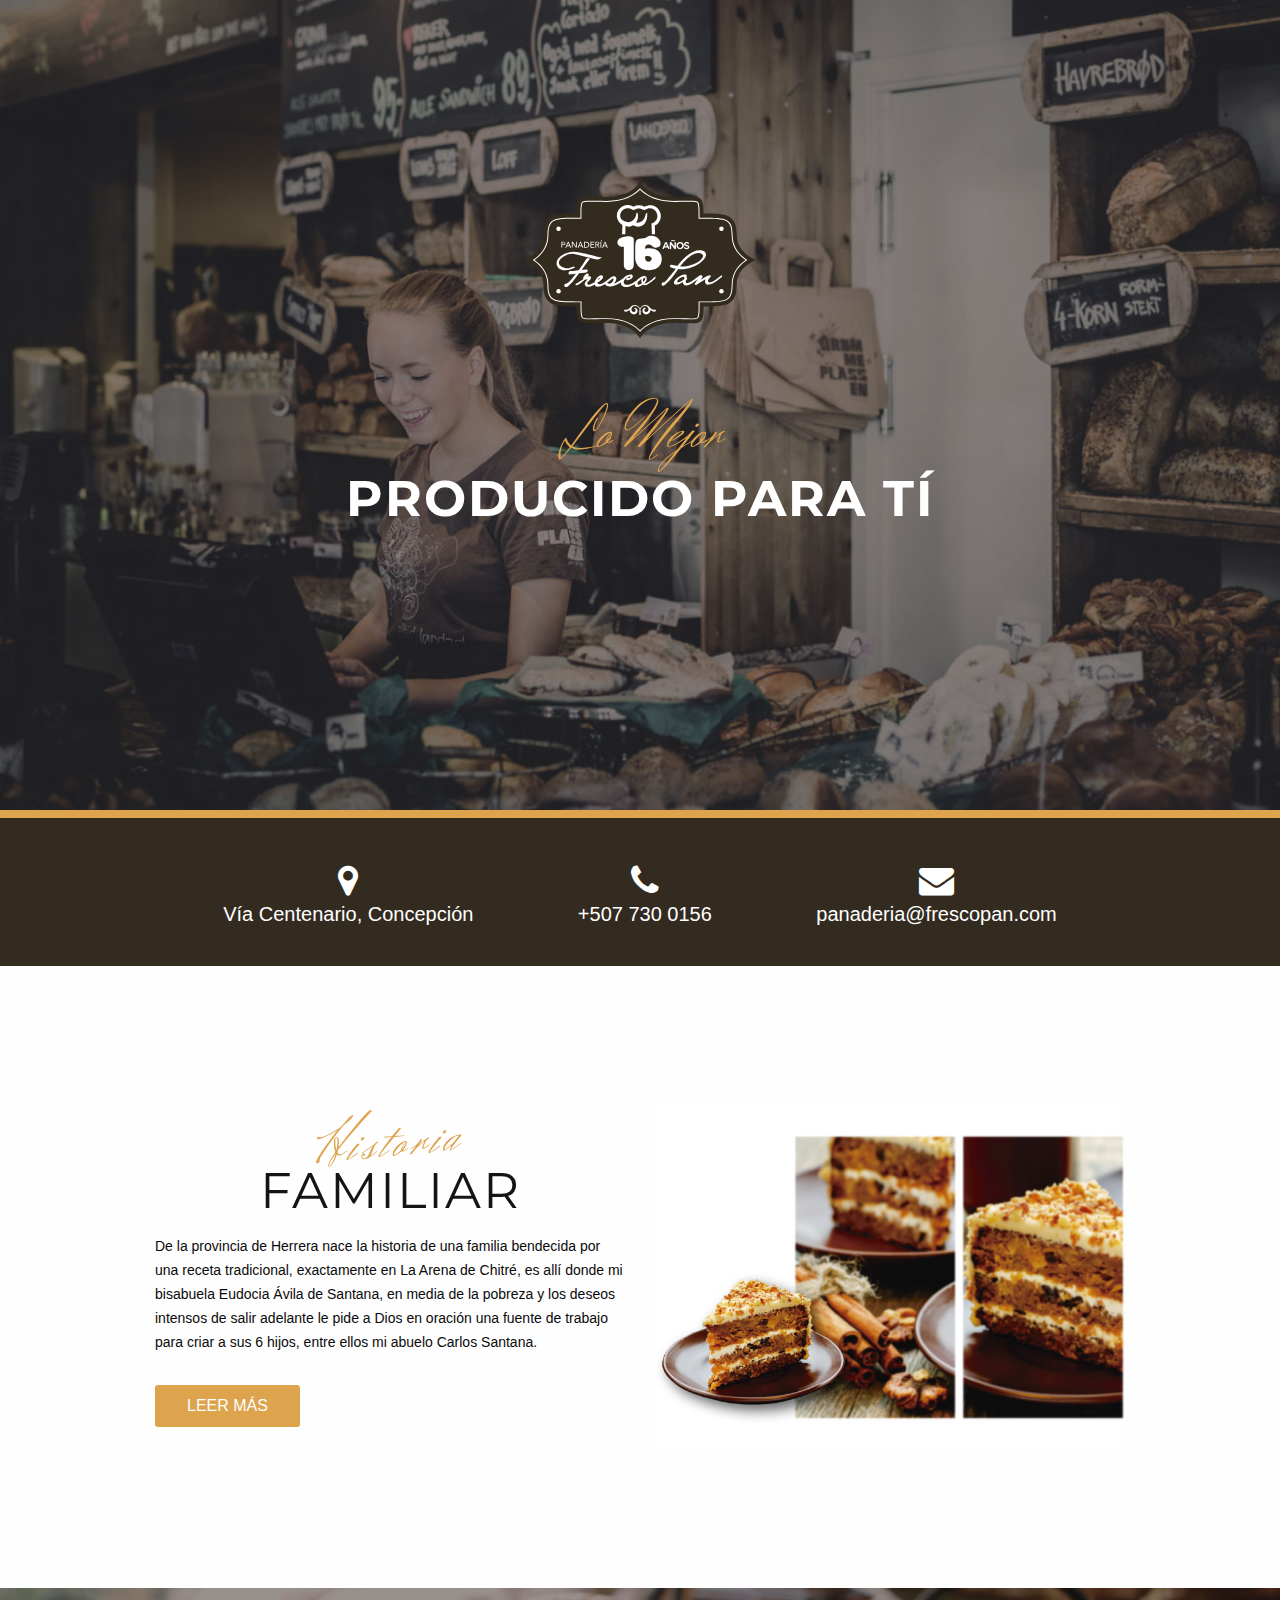
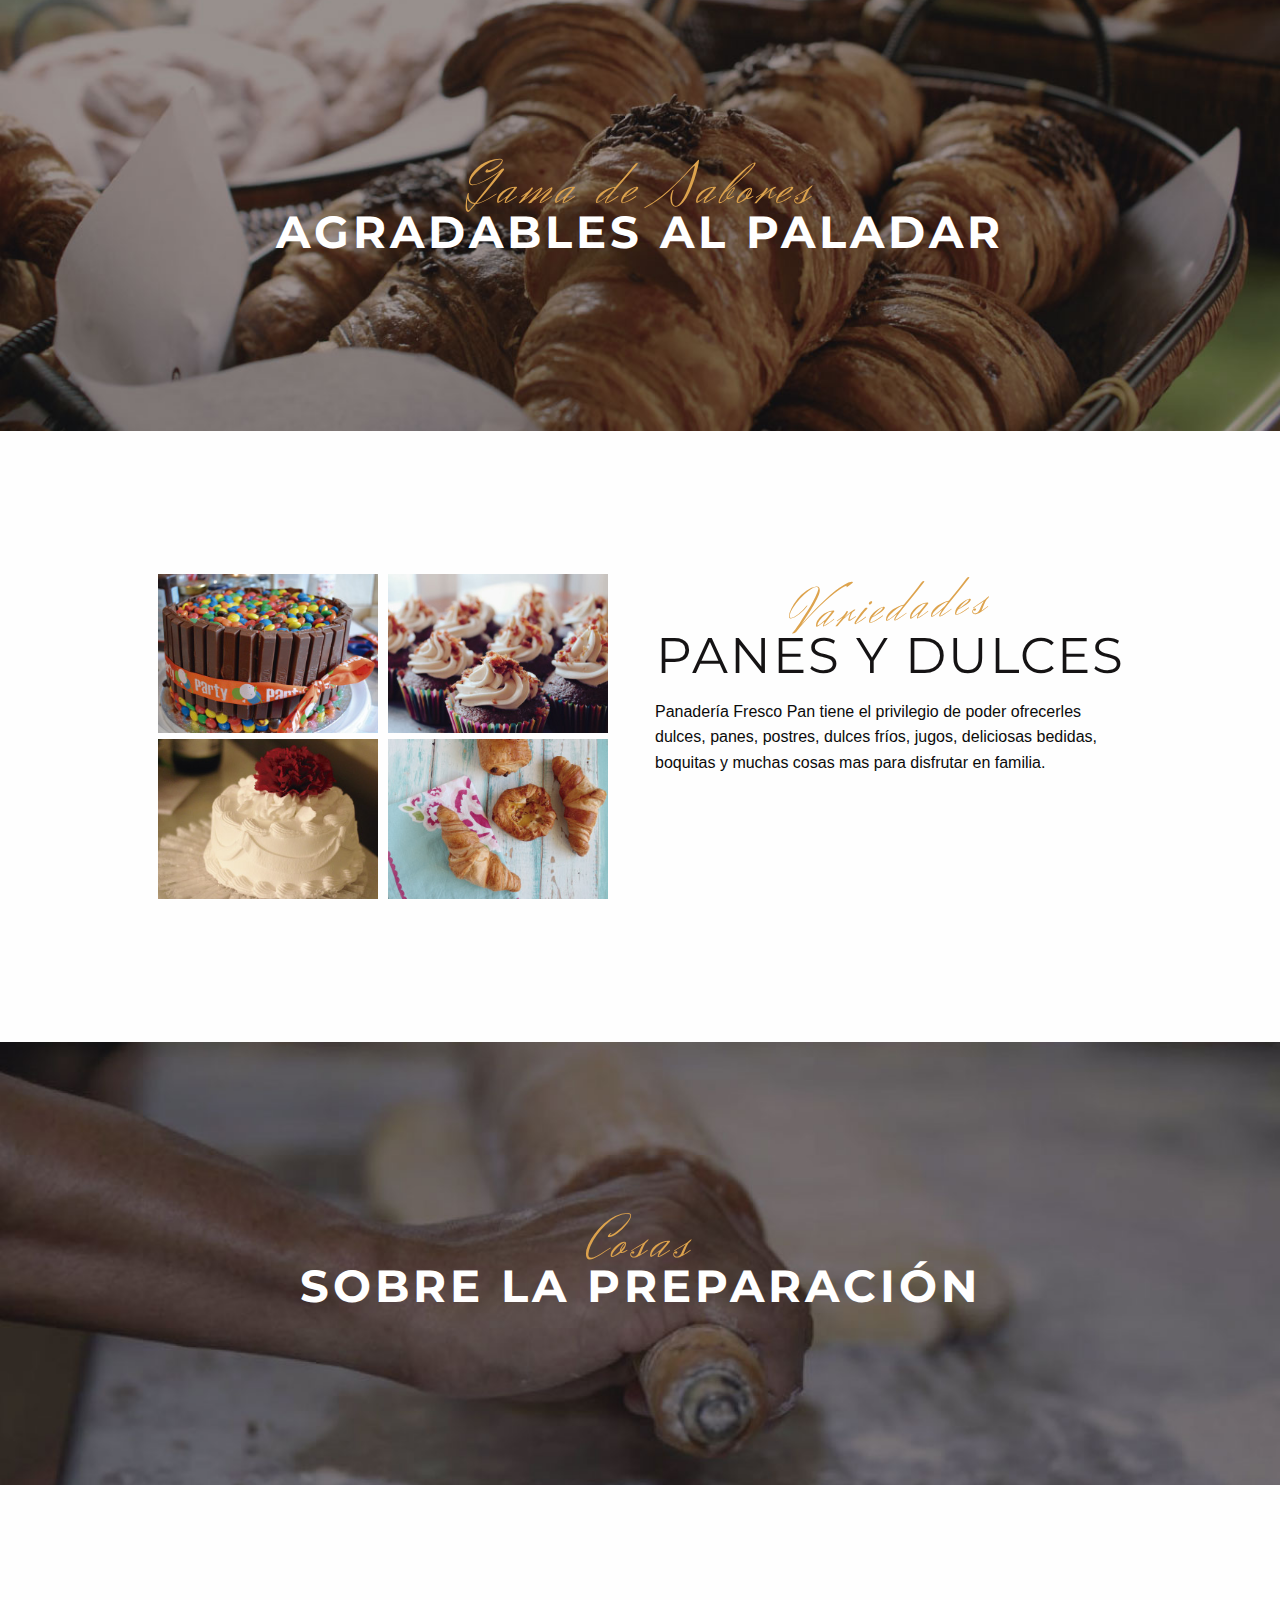
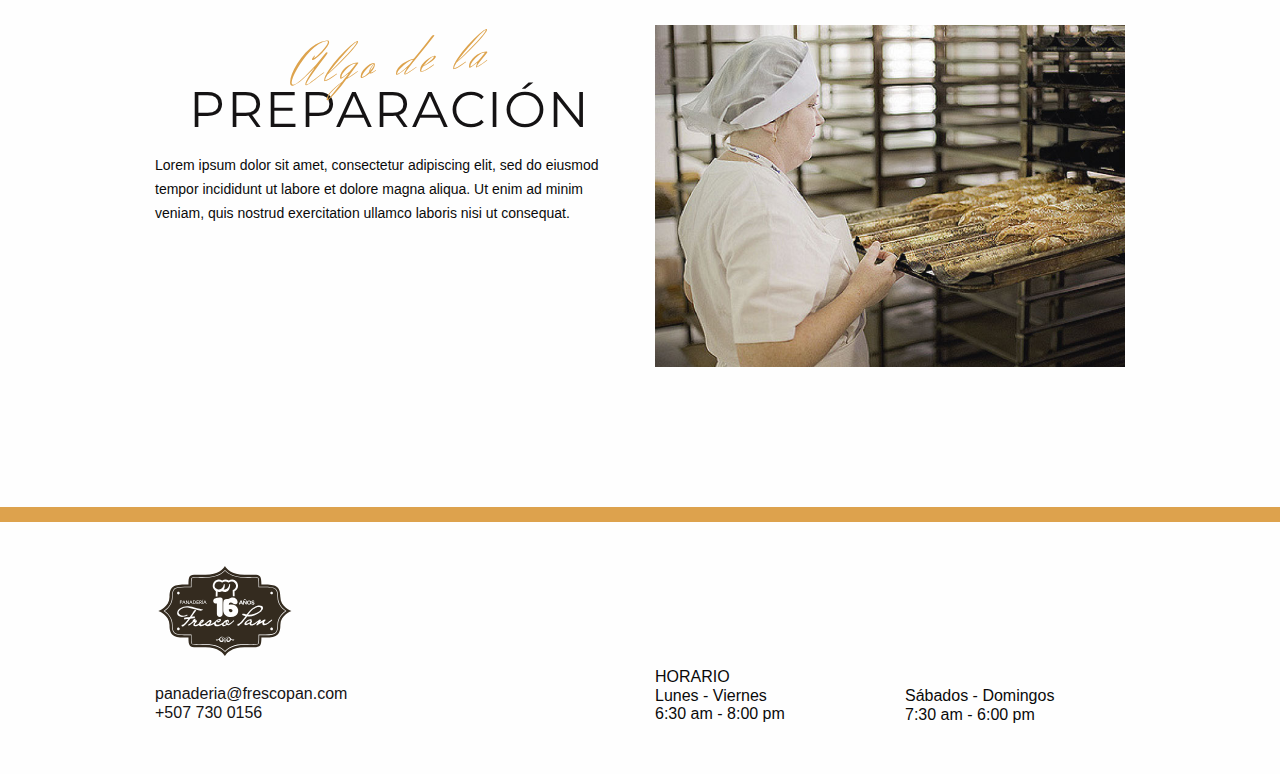
==== commit 911d0aa6: "Beta 1.5" ====
--- a/index.html
+++ b/index.html
@@ -1,121 +1,158 @@
-<!DOCTYPE html>
-<html lang="es">
-<head>
-	<meta charset="UTF-8">
-	<title>Fresco Pan - Producido para tí</title>
-	<link rel="stylesheet" href="css/app.css">
+<!doctype html>
+<html class="no-js" lang="es" dir="ltr">
+  <head>
+    <meta charset="utf-8">
+    <meta http-equiv="x-ua-compatible" content="ie=edge">
+    <meta name="viewport" content="width=device-width, initial-scale=1.0">
+    <title>Panadería Fresco Pan - Producido para tí</title>
+    <link rel="stylesheet" href="css/foundation-flex.css">
+    <link rel="stylesheet" href="css/app.css">
+    <link rel="stylesheet" href="css/responsive.css">
+    <!--Fuentes-->
+  <link href="https://fonts.googleapis.com/css?family=Herr+Von+Muellerhoff|Merriweather:400,700|Montserrat:400,700" rel="stylesheet">
+  <!-- FLATICON -->
+  <link rel="stylesheet" href="fonts/flaticon.css">
+  <!-- FONT AWESOME -->
+  <link rel="stylesheet" href="css/font-awesome.min.css">
+  <!-- Favicon -->
+  <link rel="icon" href="img/favicon.png">
+  </head>
+  <body> 
+    
+    <!-- PORTADA -->
+  <section class="contenedor-portada" id="top">
+    <div class="row align-center text-center header"> <!-- HEADER -->
+      
+      <div class="contenedor-logo column small-10 medium-6">
+          <figure class="logo"> <!-- logotipo -->
+            <a href="index.html"><img class="logotipo" src="img/logo-fescopan.svg" width="240px" alt="logo Fresco Pan"></a>
+          </figure>
+      </div>
 
-	<!--Fuentes-->
-	<link href="https://fonts.googleapis.com/css?family=Herr+Von+Muellerhoff|Merriweather:400,700|Montserrat:400,700" rel="stylesheet">
-	<!-- FLATICON -->
-	<link rel="stylesheet" href="fonts/flaticon.css">
-	<!-- FONT AWESOME -->
-	<link rel="stylesheet" href="css/font-awesome.min.css">
-</head>
-<body>
-	<!-- PORTADA -->
-	<section class="portada background" id="top">
-		<header class="header"> <!-- HEADER -->
-			<figure class="logo"> <!-- logotipo -->
-				<a href="index.html"><img class="logotipo" src="img/logo-fescopan.svg" alt="logo Fresco Pan"></a>
-			</figure>
-		</header>
+      <div class="contenedor-frase column small-10 medium-8">
+        <div class="slogan"> <!-- titulo -->
+          <h2 class="titulo-a">Lo Mejor</h2>
+          <h1 class="titulo-b">PRODUCIDO PARA TÍ</h1>
+        </div>
+      </div>
 
-		<div class="slogan"> <!-- titulo -->
-			<h2 class="titulo-a">Lo Mejor</h2>
-			<h1 class="titulo-b">PRODUCIDO PARA TÍ</h1>
-		</div>
-	</section>
+    </div>
+  </section>
+    <!-- /PORTADA -->
 
-	<div class="info contenedor"> <!-- Info -->
-		<a href="#"><div class="location">
-			<i class="fa fa-map-marker"></i>
-			<h5>Vía Centenario, Concepción</h5>
-		</div></a>
-		<a href="tel:+5077300156"><div class="telefono">
-			<i class="fa fa-phone"></i>
-			<h5>+507 730 0156</h5>
-		</div></a>
-		<a href="mailto:panaderia@frescopan.com"><div class="email">
-			<i class="fa fa-envelope"></i>
-			<h5>panaderia@frescopan.com</h5>
-		</div></a>
-	</div>
+  <div class="info"> <!-- Info -->
+    <div class="nav contenedor-nav">
+      <a href="#"><div class="location">
+        <i class="fa fa-map-marker"></i>
+        <h5>Vía Centenario, Concepción</h5>
+      </div></a>
+      <a href="tel:+5077300156"><div class="telefono">
+        <i class="fa fa-phone"></i>
+        <h5>+507 730 0156</h5>
+      </div></a>
+      <a href="mailto:panaderia@frescopan.com"><div class="email">
+        <i class="fa fa-envelope"></i>
+        <h5>panaderia@frescopan.com</h5>
+      </div></a>
+    </div>
+  </div>
 
-	<!--CUERPO -->
-	<section class="historia contenedor"> <!-- Sección Historia -->
-		<img class="img_derecha" src="img/sectionA.jpg" width="520px" alt="img historia">
-		<div class="htext">
-			<h3 class="tit_cursiva">Historia</h3>
-			<h3 class="tit_san-serif">FAMILIAR</h3>
-			<p class="parrafoA">De la provincia de Herrera nace la historia de una familia bendecida por una receta tradicional, exactamente en La Arena de Chitré, es allí donde mi bisabuela Eudocia Ávila de Santana, en media de la pobreza y los deseos intensos de salir adelante le pide a Dios en oración una fuente de trabajo para criar a sus 6 hijos, entre ellos mi abuelo Carlos Santana.</p>
-			<button class="leer">LEER MÁS</button>
-		</div>		
-	</section>
-	
-	<!--BG 1-->
-	<section class="bgA">
-		<div class="bg-titulos contenedor">
-			<h2 class="titulo-slide-a">Gama de Sabores</h2>
-			<h1 class="titulo-slide-b">AGRADABLES AL PALADAR</h1>	
-		</div>
-	</section>
+  <!--CUERPO -->
+  <section class="historia contenedor"> <!-- Sección Historia -->
+    <div class="row align-center">
+      <div class="htext column small-12 medium-8 large-6">
+        <h3 class="tit_cursiva">Historia</h3>
+        <h3 class="tit_san-serif">FAMILIAR</h3>
+        <p class="parrafoA">De la provincia de Herrera nace la historia de una familia bendecida por una receta tradicional, exactamente en La Arena de Chitré, es allí donde mi bisabuela Eudocia Ávila de Santana, en media de la pobreza y los deseos intensos de salir adelante le pide a Dios en oración una fuente de trabajo para criar a sus 6 hijos, entre ellos mi abuelo Carlos Santana.</p>
+        <button class="leer">LEER MÁS</button>
+      </div> 
+      <div class="contenedor-img-derecha column small-12 medium-8 large-6">   
+        <img class="img_derecha" src="img/sectionA.jpg" width="520px" alt="img historia">
+      </div>
+    </div>
+  </section>
+  
+  <!--BG 1-->
+  <section class="bgA">
+    <div class="bg-titulos contenedor">
+      <h2 class="titulo-slide-a">Gama de Sabores</h2>
+      <h1 class="titulo-slide-b">AGRADABLES AL PALADAR</h1> 
+    </div>
+  </section>
 
-	<!-- PANES Y DULCES -->
-	<section class="productos contenedor">
-		<div class="galeria">
-			<div class="galeria-a"> <!-- Galeria -->
-				<img class="img-galeria" src="img/producto01.jpg" alt="Producto 1" width="270px">
-				<img class="img-galeria" src="img/producto02.jpg" alt="Producto 2" width="270px">
-			</div>
-			<div class="galeria-b">
-				<img class="img-galeria" src="img/producto03.jpg" alt="Producto 3" width="270px">
-				<img class="img-galeria" src="img/producto04.jpg" alt="Producto 4" width="270px">
-			</div>
-		</div> 
-		<article class="texto-productos"> <!-- Texto Variedades -->
-			<h3 class="tit_cursiva">Variedades</h3>
-			<h3 class="tit_san-serif">PANES Y DULCES</h3>
-			<p class="parrafoB">Panadería Fresco Pan tiene el privilegio de poder ofrecerles dulces, panes, postres, dulces fríos, jugos, deliciosas bedidas, boquitas y muchas cosas mas para disfrutar en familia.</p>
-		</article>
-	</section>
+  <!-- PANES Y DULCES -->
+  <section class="productos contenedor-productos">
+    <div class="row align-center">
+      <div class="galeria column small-12 small-order-2 medium-8 large-6 large-order-1">
+        <div class="galeria-a"> <!-- Galeria -->
+          <img class="img-galeria" src="img/producto01.jpg" alt="Producto 1" width="220px">
+          <img class="img-galeria" src="img/producto02.jpg" alt="Producto 2" width="220px">
+        </div>
+        <div class="galeria-b">
+          <img class="img-galeria" src="img/producto03.jpg" alt="Producto 3" width="220px">
+          <img class="img-galeria" src="img/producto04.jpg" alt="Producto 4" width="220px">
+        </div>
+      </div> 
+      <div class="column small-12 small-order-1 medium-8 large-6 large-order-2">
+        <article class="texto-productos"> <!-- Texto Variedades -->
+          <h3 class="tit_cursiva">Variedades</h3>
+          <h3 class="tit_san-serif">PANES Y DULCES</h3>
+          <p class="parrafoB">Panadería Fresco Pan tiene el privilegio de poder ofrecerles dulces, panes, postres, dulces fríos, jugos, deliciosas bedidas, boquitas y muchas cosas mas para disfrutar en familia.</p>
+        </article>
+      </div>
+    </div>
+  </section>
 
-	<!--BG 2-->
-	<section class="bgB">
-		<div class="bg-titulos contenedor">
-			<h2 class="titulo-slide-a">Cosas</h2>
-			<h1 class="titulo-slide-b">SOBRE LA PREPARACIÓN</h1>	
-		</div>
-	</section>
+  <!--BG 2-->
+  <section class="bgB">
+    <div class="bg-titulos contenedor">
+      <h2 class="titulo-slide-a">Cosas</h2>
+      <h1 class="titulo-slide-b">SOBRE LA PREPARACIÓN</h1>  
+    </div>
+  </section>
 
-	<!-- SOBRE LA PREPARACIÓN -->
-	<section class="historia prepa contenedor">
-		<img class="img_derecha" src="img/sectionB.jpg" width="520px" alt="img preparacion">
-		<div class="htext">
-			<h3 class="tit_cursiva">Algo de la</h3>
-			<h3 class="tit_san-serif">PREPARACIÓN</h3>
-			<p class="parrafoA">Lorem ipsum dolor sit amet, consectetur adipiscing elit, sed do eiusmod tempor incididunt ut labore et dolore magna aliqua. Ut enim ad minim veniam, quis nostrud exercitation ullamco laboris nisi ut consequat.</p>
-		</div>		
-	</section>
-	
-	<!-- FOOTER -->
-	<section class="footer">
-		<footer class="contenedor">
-			<div class="cl-1"> <!-- logo y contacto -->
-				<a href="#top"><img src="img/logo.svg" alt="logo footer" width="135px"></a>
-				<a href="mailto:panaderia@frescopan.com"><h5>panaderia@frescopan.com</h5></a>
-				<a href="tel:+5077300156"><h5>+507 730 0156</h5></a>
-			</div>
-			<div class="cl-2"> <!-- horario -->
-				<h5>HORARIO</h5>
-				<h5>Lunes - Viernes</h5>
-				<h5>6:30 am - 8:00 pm</h5>
-			</div>
-			<div class="cl-3">
-				<h5>Sábados - Domingos</h5>
-				<h5>7:30 am - 6:00 pm</h5>
-			</div>
-		</footer>
-	</section>
-</body>
-</html>+  <!-- SOBRE LA PREPARACIÓN -->
+  <section class="historia contenedor-historia">
+    <div class="row align-center">
+      <div class="htext column small-12 medium-8 large-6">
+        <h3 class="tit_cursiva">Algo de la</h3>
+        <h3 class="tit_san-serif">PREPARACIÓN</h3>
+        <p class="parrafoA">Lorem ipsum dolor sit amet, consectetur adipiscing elit, sed do eiusmod tempor incididunt ut labore et dolore magna aliqua. Ut enim ad minim veniam, quis nostrud exercitation ullamco laboris nisi ut consequat.</p>
+      </div>   
+      <div class="contenedor-img-derecha column small-12 medium-8 large-6">
+        <img class="img_derecha" src="img/sectionB.jpg" width="520px" alt="img preparacion">
+      </div>
+    </div>
+  </section>
+  
+  <!-- FOOTER -->
+  <section class="footer">
+    <footer class="contenedor-footer">
+      <div class="row">
+      
+        <div class="cl-1 column small-12 medium-4 large-6"> <!-- logo y contacto -->
+          <a href="#top"><img src="img/logo.svg" alt="logo footer" width="140px"></a>
+          <a href="mailto:panaderia@frescopan.com"><h5>panaderia@frescopan.com</h5></a>
+          <a href="tel:+5077300156"><h5>+507 730 0156</h5></a>
+        </div>
+        <div class="cl-2 column small-12 medium-4 large-3"> <!-- horario -->
+          <h5>HORARIO</h5>
+          <h5>Lunes - Viernes</h5>
+          <h5>6:30 am - 8:00 pm</h5>
+        </div>
+        <div class="cl-3 column small-12 medium-4 large-3">
+          <h5>Sábados - Domingos</h5>
+          <h5>7:30 am - 6:00 pm</h5>
+        </div>
+
+      </div>
+    </footer>
+  </section>
+
+    <!-- Custom Js -->
+    <script src="js/vendor/jquery.js"></script>
+    <script src="js/vendor/what-input.js"></script>
+    <script src="js/vendor/foundation.js"></script>
+    <script src="js/app.js"></script>
+  </body>
+</html>
--- a/css/app.css
+++ b/css/app.css
@@ -1,93 +1,64 @@
-body{
-	font-family: 'Montserrat', sans-serif;
-	font-weight: 400;
-	margin: 0;
+/*HEADER*/
+.contenedor-portada{
+	background-image: url(../img/portada.jpg);
+	background-size: cover;
+	height: 90%;
 }
-p{
-	font-family: 'Merriweather', serif;
-	font-weight: 400;
+.header{
+	padding-top: 10em;
 }
-
-.contenedor{
-	width: 960px;
-	margin: auto;
-}
-/* HEADER */
-.logotipo{
-	display: block;
-	margin: auto;
-	width: 240px;
-}
-.slogan{
-	text-align: center;
-	color: #fff;
-}
-.background{
-	background-image: url(../img/portadaA.jpg);
-	background-size: cover;
-	background-repeat: no-repeat;
-	padding: 120px;
+.logo{
+	padding-bottom: 2em;
 }
 .titulo-a{
 	font-family: 'Herr Von Muellerhoff', cursive;
 	color: #DDA34D;
-	font-size: 75px;
-	font-weight: lighter;
-	letter-spacing: 5px;
-	transform: skewY(-5deg);
+	font-size: 60px;
 }
 .titulo-b{
 	font-family: 'Montserrat', sans-serif;
-	color: #fff;
-	font-size: 65px;
-	margin-top: -65px;
+	color: white;
+	font-size: 50px;
 	letter-spacing: 2px;
+	font-weight: 700;
+	margin-top: -20px;
 }
+
 /* Nav info */
 .info{
 	border-top: 8px solid #DDA34D;
 	background-color: #342b20;
 	width: 100%;
-	text-align: center;
 	display: inline-block;
 	position: relative;
+}
+.nav{
+	text-align: center;
 	padding-bottom: 30px;
 	align-items: center;
 }
-.info div{
+.nav div{
 	display: inline-block;
 	margin-left: 50px;
 	margin-right: 50px;
 	margin-top: 3.5%;
 }
-.info i{
+.nav i{
 	color: #fff;
 	font-size: 35px;
 }
-.info h5{
+.nav h5{
 	color: #fff;
 }
-.info h5:hover {
+.nav h5:hover {
 	color: #dda34d;
 	cursor: pointer;
 }
 
-
-/* BODY */
-/*Sección Historia*/
+/*SECCIÓN HISTORIA*/
 .historia{
-	margin-top: 80px;
-	margin-bottom: 80px;
-}
-.htext{
-	display: inline;
-	z-index: 2;
-}
-.img_derecha{
-	float: right;
-	position: relative;
-	left: 80px;
-	top: 40px;
+	margin-top: 140px;
+	margin-bottom: 140px;
 }
 .tit_cursiva{
 	font-family: 'Herr Von Muellerhoff', cursive;
@@ -104,7 +75,7 @@
 	letter-spacing: 2px;
 	font-size: 50px;
 	text-align: center;
-	margin-top: -65px;
+	margin-top: -35px;
 }
 
 
@@ -133,12 +104,12 @@
 .bgA{
 	background-image: url('../img/bg01.jpg');
 	background-size: cover;
-	padding: 140px;
+	padding: 160px;
 }
 .titulo-slide-a{
 	font-family: 'Herr Von Muellerhoff', cursive;
 	color: #DDA34D;
-	font-size: 70px;
+	font-size: 60px;
 	font-weight: lighter;
 	letter-spacing: 5px;
 	/*transform: skewY(-5deg);*/
@@ -147,7 +118,8 @@
 	font-family: 'Montserrat', sans-serif;
 	color: #fff;
 	font-size: 45px;
-	margin-top: -85px;
+	font-weight: 700;
+	margin-top: -40px;
 	letter-spacing: 4px;
 }
 .bg-titulos{
@@ -158,43 +130,16 @@
 .bgB{
 	background-image: url('../img/bg02.jpg');
 	background-size: cover;
-	padding: 140px;
+	padding: 160px;
 }
 
-/* SECCIÓN - PANES Y DULCES */
-
-.productos{
-	margin-top: 80px;
-	margin-bottom: 80px;
-}
-.galeria{
-	display: inline-block;
-	margin-left: -75px;
+/*SECCIÓN PRODUCTOS*/
+.contenedor-productos{
+	margin-top: 140px;
+	margin-bottom: 140px;
 }
 .img-galeria{
-	margin: 2px;
-}
-.texto-productos{
-	float: right;
-	position: relative;
-	left: 40px;
-	width: 50%;
-}
-.galeria-a{
-	position: relative;
-}
-.galeria-b{
-	position: relative;
-}
-.parrafoB{
-	font-size: 14px;
-	line-height: 24px;
-}
-
-/* Sección Preparación */
-.prepa{
-	margin-top: 80px;
-	margin-bottom: 240px;
+	margin: 3px;
 }
 
 /* FOOTER */
@@ -203,7 +148,11 @@
 	padding-bottom: 40px;
 }
 footer h5{
-	margin-top: -15px;
+	margin-top: -12px;
+	font-size: 16px;
+}
+.footer{
+	border-top: 15px solid #dda24d;
 }
 .cl-1 a{
 	text-decoration: none;
@@ -213,32 +162,14 @@
 	color: #dda34d;
 	cursor: pointer;
 }
-
-.footer{
-	border-top: 15px solid #dda24d;
-}
-
-.cl-1{
-	display: inline-block;
-	width: 400px;
-}
 .cl-1 img{
-	display: block;
 	margin-bottom: 35px;
 }
-
 .cl-2{
-	display: inline-block;
-	position: relative;
-	left: 120px;
+	margin-top: 116px;
 }
 .cl-3{
-	display: inline-block;
-	position: relative;
-	top: 130px;
-	right: 120px;
-	float: right;
+	margin-top: 135px;
 }
 
 
-
--- a/css/responsive.css
+++ b/css/responsive.css
@@ -0,0 +1,143 @@
+/* RESPONSIVE DESIGN */
+@media screen and (max-width: 1023px){
+	/*BG 01 - 02*/
+	.bgA, .bgB{
+		padding: 120px;
+	}
+	.titulo-slide-a{;
+		font-size: 50px;
+	}
+	.titulo-slide-b{
+		font-size: 36px;
+		margin-top: -40px;
+		letter-spacing: 2px;
+	}
+
+	/*GALERIA*/
+	.galeria{
+		text-align: center;
+	}
+
+	/*PREPARACION*/
+	.contenedor-img-derecha{
+		text-align: center;
+	}
+
+}
+/*NAV INFO*/
+@media screen and (max-width: 931px){
+	.contenedor-nav{
+		margin: auto;
+	}
+	.contenedor-nav i{
+		display: inline-block;
+	}
+	.contenedor-nav h5{
+		display: none;
+	}
+	.nav div{
+		margin-left: 60px;
+		margin-right: 60px;
+	}
+
+}
+
+	/*iPad*/
+@media screen and (max-width: 768px){
+	/*PORTADA*/
+	.titulo-a{
+		font-size: 50px;
+	}
+	.titulo-b{
+		font-size: 40px;
+	}
+	.titulo-slide-b{
+		line-height: 30px;
+		padding-top: 15px;
+	}
+	.galeria{
+		padding-top: 20px;
+	}
+}
+
+@media screen and (max-width: 732px){
+	/*PORTADA*/
+	.titulo-a{
+		font-size: 48px;
+	}
+	.titulo-b{
+		font-size: 36px;
+	}
+
+	/*BG 01 - 02*/
+	.bgA, .bgB{
+		padding: 100px;
+	}
+	.titulo-slide-a{;
+		font-size: 45px;
+	}
+	.titulo-slide-b{
+		font-size: 30px;
+		margin-top: -30px;
+	}
+
+	/*TITULOS SECCIONES*/
+	.tit_san-serif{
+		font-size: 40PX;
+	}
+	.tit_cursiva{
+		font-size: 50px;
+	}
+
+}
+
+@media screen and (max-width: 540px){
+	.tit_cursiva{
+		font-size: 42px;
+	}
+	.tit_san-serif{
+		font-size: 32px;
+	}
+	.titulo-a{
+		font-size: 45px;
+	}
+	.titulo-b{
+		font-size: 34px;
+		line-height: 36px;
+	}
+	.titulo-slide-a{
+		font-size: 30px;
+		line-height: 20px;
+	}
+	.titulo-slide-b{
+		padding-top: 25px;
+		font-size: 20px;
+		letter-spacing: 0;
+		line-height: 19px;
+	}
+	.nav i{
+		font-size: 28px;
+	}
+	.nav div{
+		margin-left: 30px;
+		margin-right: 30px;
+		margin-top: 20px;
+	}
+
+}
+
+/*FOOTER*/
+@media screen and (max-width: 639px){
+	.cl-1, .cl-2, .cl-3{
+		text-align: center;
+	}
+	.cl-2, .cl-3{
+		margin-top: 30px;
+	}
+
+}
+
+
+
+
+
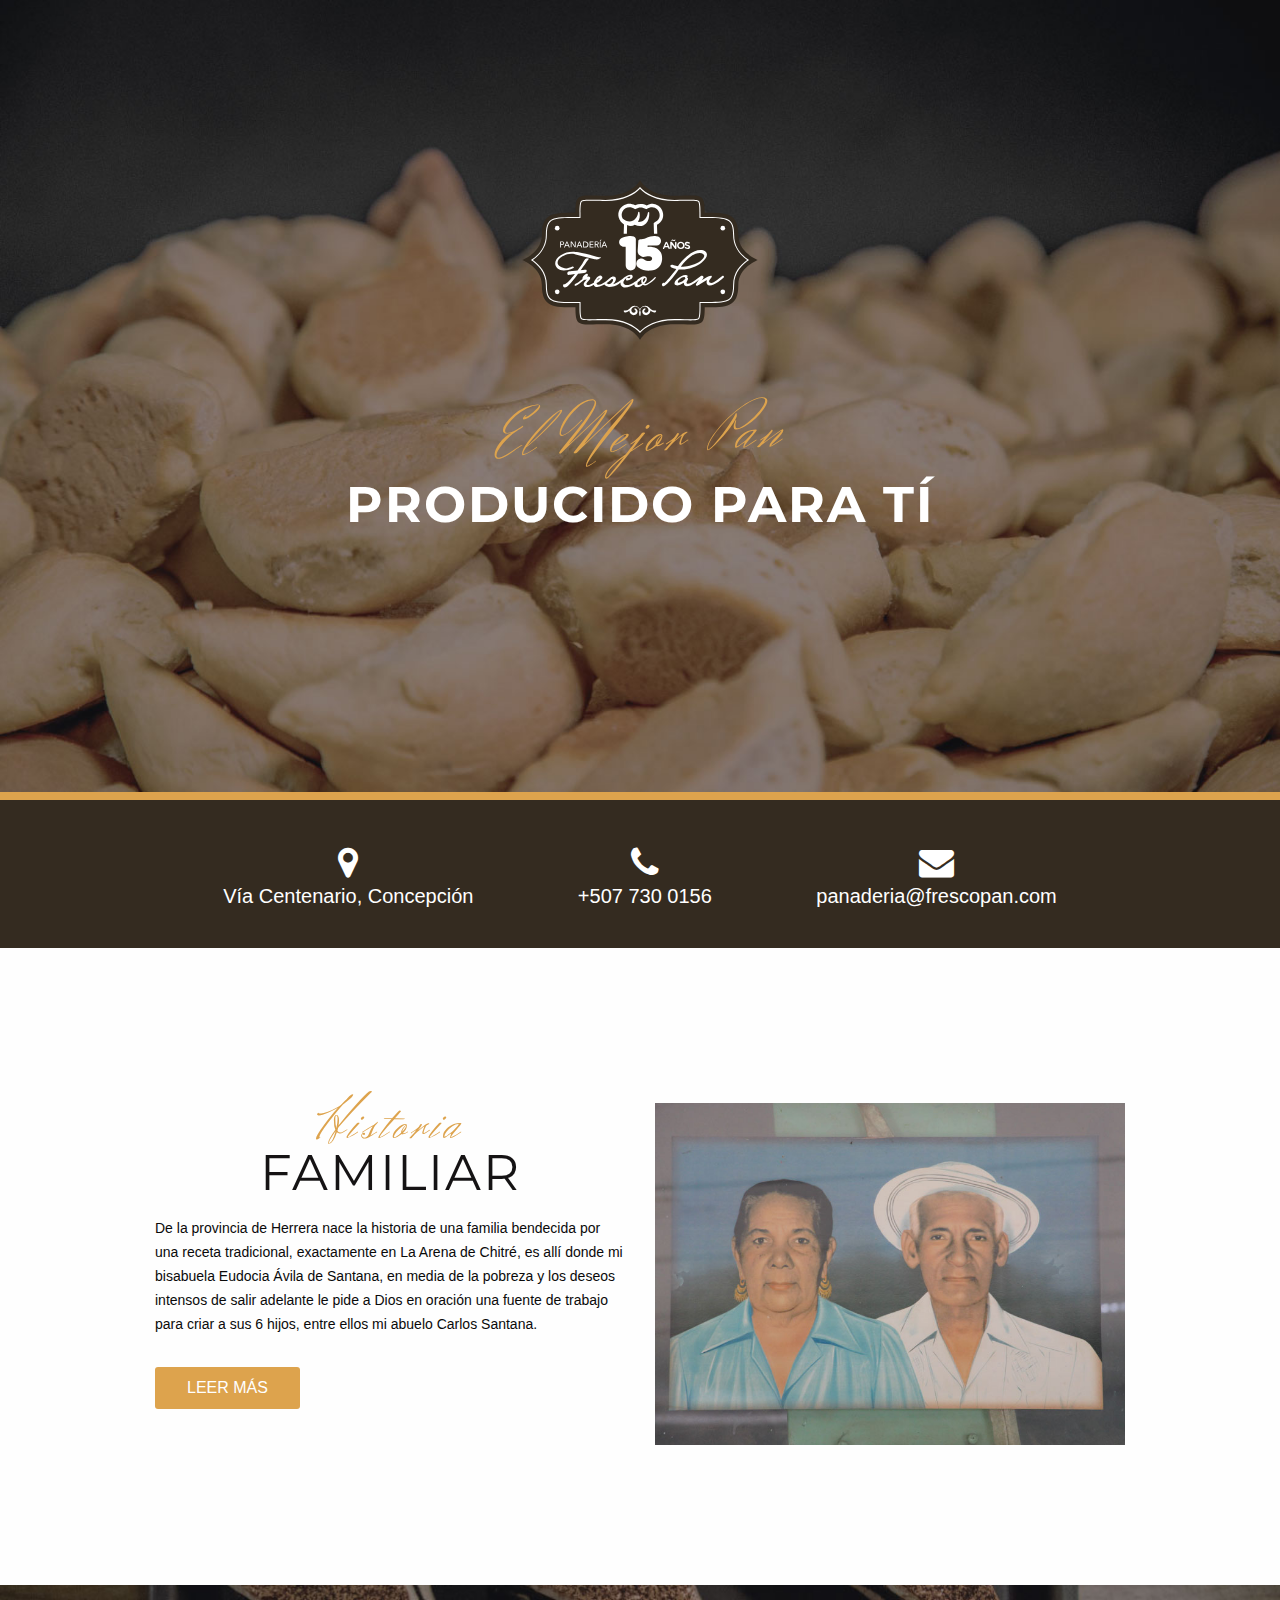
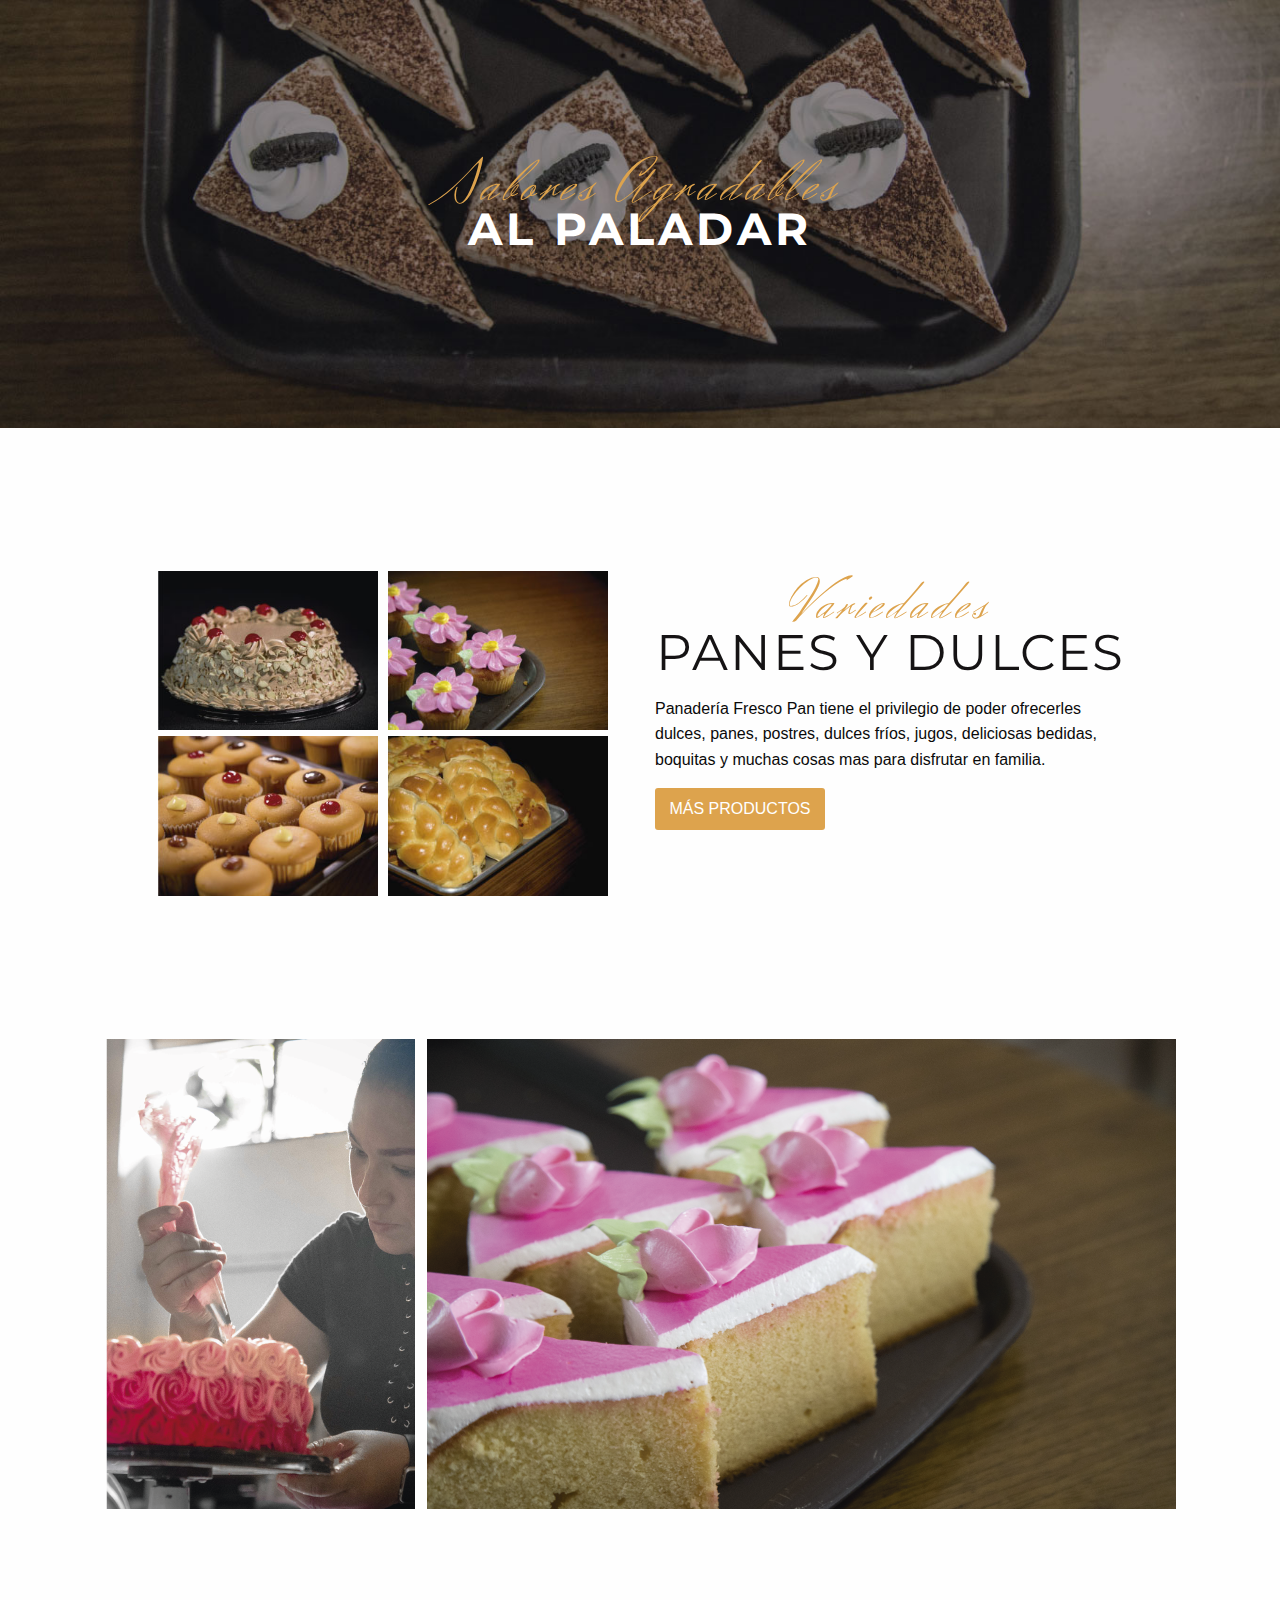
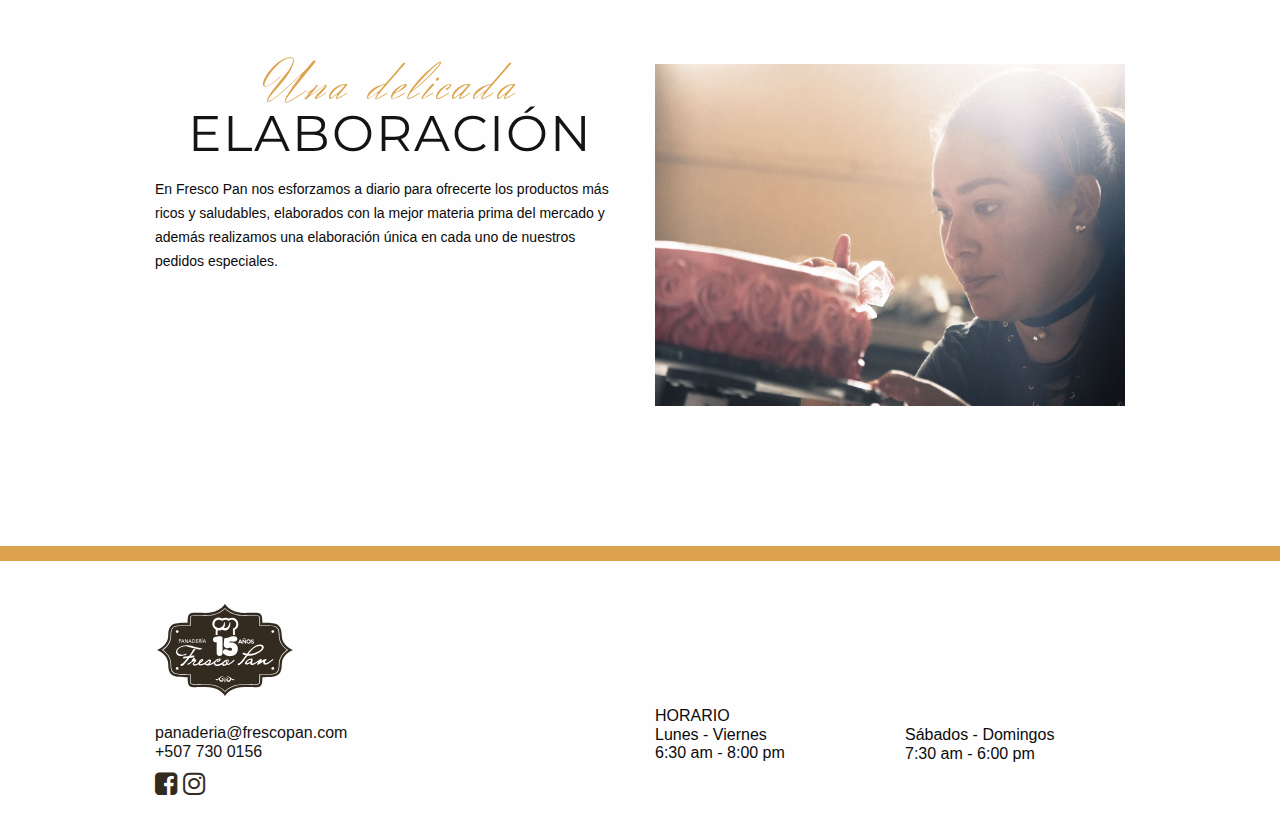
==== commit aa6f857a: "Merge pull request #9 from criiissthian/master" ====
--- a/index.html
+++ b/index.html
@@ -1,4 +1,6 @@
 <!doctype html>
+<!--Web Designer: Criiissthian
+    Company: 3W Panama-->
 <html class="no-js" lang="es" dir="ltr">
   <head>
     <meta charset="utf-8">
@@ -31,7 +33,7 @@
 
       <div class="contenedor-frase column small-10 medium-8">
         <div class="slogan"> <!-- titulo -->
-          <h2 class="titulo-a">Lo Mejor</h2>
+          <h2 class="titulo-a">El Mejor Pan</h2>
           <h1 class="titulo-b">PRODUCIDO PARA TÍ</h1>
         </div>
       </div>
@@ -64,7 +66,7 @@
         <h3 class="tit_cursiva">Historia</h3>
         <h3 class="tit_san-serif">FAMILIAR</h3>
         <p class="parrafoA">De la provincia de Herrera nace la historia de una familia bendecida por una receta tradicional, exactamente en La Arena de Chitré, es allí donde mi bisabuela Eudocia Ávila de Santana, en media de la pobreza y los deseos intensos de salir adelante le pide a Dios en oración una fuente de trabajo para criar a sus 6 hijos, entre ellos mi abuelo Carlos Santana.</p>
-        <button class="leer">LEER MÁS</button>
+        <a href="historia.html"><button class="leer">LEER MÁS</button></a>
       </div> 
       <div class="contenedor-img-derecha column small-12 medium-8 large-6">   
         <img class="img_derecha" src="img/sectionA.jpg" width="520px" alt="img historia">
@@ -75,8 +77,8 @@
   <!--BG 1-->
   <section class="bgA">
     <div class="bg-titulos contenedor">
-      <h2 class="titulo-slide-a">Gama de Sabores</h2>
-      <h1 class="titulo-slide-b">AGRADABLES AL PALADAR</h1> 
+      <h2 class="titulo-slide-a">Sabores Agradables</h2>
+      <h1 class="titulo-slide-b">AL PALADAR</h1> 
     </div>
   </section>
 
@@ -99,15 +101,21 @@
           <h3 class="tit_san-serif">PANES Y DULCES</h3>
           <p class="parrafoB">Panadería Fresco Pan tiene el privilegio de poder ofrecerles dulces, panes, postres, dulces fríos, jugos, deliciosas bedidas, boquitas y muchas cosas mas para disfrutar en familia.</p>
         </article>
+        <a href="https://www.instagram.com/frescopan/" target="blank"><button class="btn-mas">MÁS PRODUCTOS</button></a>
       </div>
     </div>
   </section>
 
   <!--BG 2-->
-  <section class="bgB">
+  <!-- <section class="bgB">
     <div class="bg-titulos contenedor">
-      <h2 class="titulo-slide-a">Cosas</h2>
-      <h1 class="titulo-slide-b">SOBRE LA PREPARACIÓN</h1>  
+      <h2 class="titulo-slide-a">Calidad en Cada</h2>
+      <h1 class="titulo-slide-b">PREPARACIÓN</h1>  
+    </div>
+  </section> -->
+  <section class="bgC">
+    <div class="column small-12">
+      <img src="img/bg03.png" alt="bg03">
     </div>
   </section>
 
@@ -115,9 +123,9 @@
   <section class="historia contenedor-historia">
     <div class="row align-center">
       <div class="htext column small-12 medium-8 large-6">
-        <h3 class="tit_cursiva">Algo de la</h3>
-        <h3 class="tit_san-serif">PREPARACIÓN</h3>
-        <p class="parrafoA">Lorem ipsum dolor sit amet, consectetur adipiscing elit, sed do eiusmod tempor incididunt ut labore et dolore magna aliqua. Ut enim ad minim veniam, quis nostrud exercitation ullamco laboris nisi ut consequat.</p>
+        <h3 class="tit_cursiva">Una delicada</h3>
+        <h3 class="tit_san-serif">ELABORACIÓN</h3>
+        <p class="parrafoA">En Fresco Pan nos esforzamos a diario para ofrecerte los productos más ricos y saludables, elaborados con la mejor materia prima del mercado y además realizamos una elaboración única en cada uno de nuestros pedidos especiales.</p>
       </div>   
       <div class="contenedor-img-derecha column small-12 medium-8 large-6">
         <img class="img_derecha" src="img/sectionB.jpg" width="520px" alt="img preparacion">
@@ -134,6 +142,12 @@
           <a href="#top"><img src="img/logo.svg" alt="logo footer" width="140px"></a>
           <a href="mailto:panaderia@frescopan.com"><h5>panaderia@frescopan.com</h5></a>
           <a href="tel:+5077300156"><h5>+507 730 0156</h5></a>
+          <a href="https://www.facebook.com/frescopan" target="blank">
+            <i class="fa fa-facebook-square"> </i>
+          </a>
+          <a href="https://www.instagram.com/frescopan/" target="blank">
+            <i class="fa fa-instagram"></i>
+          </a>
         </div>
         <div class="cl-2 column small-12 medium-4 large-3"> <!-- horario -->
           <h5>HORARIO</h5>
--- a/css/app.css
+++ b/css/app.css
@@ -2,8 +2,9 @@
 .contenedor-portada{
 	background-image: url(../img/portada.jpg);
 	background-size: cover;
-	height: 90%;
-}
+	height: 88%;
+}
+
 .header{
 	padding-top: 10em;
 }
@@ -13,7 +14,9 @@
 .titulo-a{
 	font-family: 'Herr Von Muellerhoff', cursive;
 	color: #DDA34D;
-	font-size: 60px;
+	font-size: 65px;
+	letter-spacing: 5px;
+	transform: skewY(-2deg);
 }
 .titulo-b{
 	font-family: 'Montserrat', sans-serif;
@@ -21,7 +24,7 @@
 	font-size: 50px;
 	letter-spacing: 2px;
 	font-weight: 700;
-	margin-top: -20px;
+	margin-top: -21px;
 }
 
 /* Nav info */
@@ -64,7 +67,7 @@
 	font-family: 'Herr Von Muellerhoff', cursive;
 	color: #DDA34D;
 	letter-spacing: 5px;
-	transform: skewY(-5deg);
+	/*transform: skewY(-5deg);*/
 	font-size: 55px;
 	font-weight: 400;
 	text-align: center;
@@ -77,7 +80,9 @@
 	text-align: center;
 	margin-top: -35px;
 }
-
+.img_derecha{
+	padding-top: 15px;
+}
 
 .parrafoA{
 	font-size: 14px;
@@ -132,6 +137,10 @@
 	background-size: cover;
 	padding: 160px;
 }
+.bgC img{
+	display: block;
+	margin: auto;
+}
 
 /*SECCIÓN PRODUCTOS*/
 .contenedor-productos{
@@ -141,6 +150,21 @@
 .img-galeria{
 	margin: 3px;
 }
+.btn-mas:hover{
+	background-color: #fff;
+	border: 3px solid #DDA34D;
+	color: #DDA34D;
+	transition: .2s;
+}
+.btn-mas{
+	color: #fff;
+	background-color: #DDA34D;
+	font-size: 16px;
+	width: 170px;
+	height: 42px;
+	border: none;
+	cursor: pointer;
+}
 
 /* FOOTER */
 footer{
@@ -165,6 +189,11 @@
 .cl-1 img{
 	margin-bottom: 35px;
 }
+.cl-1 i{
+	letter-spacing: 2px;
+	font-size: 26px;
+	color: #342B20;	
+}
 .cl-2{
 	margin-top: 116px;
 }
@@ -173,3 +202,94 @@
 }
 
 
+
+
+/*PÁGINA HISTORIA*/
+
+.contenedor-portada-historia{
+	background-image: url(../img/portada-historia.jpg);
+	background-size: cover;
+	height: 75%;
+}
+/*.logo-historia{
+	padding-bottom: 12em;
+}*/
+.titulo-historia-a{
+	font-family: 'Herr Von Muellerhoff', cursive;
+	color: #DDA34D;
+	font-size: 60px;
+}
+.titulo-historia-b{
+	font-family: 'Montserrat', sans-serif;
+	color: white;
+	font-size: 50px;
+	letter-spacing: 2px;
+	font-weight: 700;
+	margin-top: -45px;
+}
+.contenedor-portada-historia{
+	border-bottom: 10px solid #DDA34D;
+}
+
+/*SECCIÓN MISIÓN VISIÓN*/
+.contenedor-historia-frase{
+	margin-top: 180px;
+}
+.contenedor-mv{
+	padding: 160px 0;
+}
+.tit-mision, .tit-vision{
+	font-family: 'Herr Von Muellerhoff', cursive;
+	color: #DDA34D;
+	font-size: 55px;
+}
+.mision img, .vision img{
+	padding-bottom: 40px;
+}
+.contenedor-mv p{
+	font-size: 14px;
+    line-height: 24px;
+}
+.contenedor-historia-frescopan{
+	padding-bottom: 180px;
+}
+.tit-nuestra{
+	font-family: 'Herr Von Muellerhoff', cursive;
+	color: #DDA34D;
+	font-size: 60px;
+}
+.tit-frescopan{
+	padding-bottom: 40px;
+	margin-top: -40px;
+	font-family: 'Montserrat', sans-serif;
+    color: #151314;
+    letter-spacing: 2px;
+    font-size: 50px;
+}
+.contenedor-historia-frescopan p{
+	font-size: 14px;
+    line-height: 24px;
+}
+.menu li a{
+	display: block;
+}
+
+.btn{
+	margin-top: 20px;
+	border: 3px solid #DDA34D;
+	color: #DDA34D;
+	width: 245px;
+	height: 45px;
+	cursor: pointer;
+	font-size: 16px;
+}
+.btn:hover{
+	color: #fff;
+	background-color: #DDA34D;
+	transition: .2s;
+	/*border: none;*/
+}
+
+
+
+
--- a/css/responsive.css
+++ b/css/responsive.css
@@ -106,15 +106,23 @@
 		line-height: 36px;
 	}
 	.titulo-slide-a{
-		font-size: 30px;
+		font-size: 40px;
 		line-height: 20px;
 	}
 	.titulo-slide-b{
-		padding-top: 25px;
-		font-size: 20px;
+		padding-top: 30px;
+		font-size: 28px;
 		letter-spacing: 0;
 		line-height: 19px;
 	}
+	.bgA, .bgB{
+		padding: 65px;
+	}
+	.historia, .contenedor-productos{
+		margin-top: 90px;
+		margin-bottom: 100px;
+	}
+
 	.nav i{
 		font-size: 28px;
 	}
@@ -140,4 +148,94 @@
 
 
 
-
+/*PÁGINA HISTORIA*/
+
+@media screen and (max-width: 1400px){
+	.contenedor-portada-historia{
+		background-image: url(../img/portada-historia-1100.jpg);
+	}
+}
+
+@media screen and (max-width: 1060px){
+	.contenedor-portada-historia{
+		height: 65%;
+	}
+}
+@media screen and (max-width: 920px){
+	.contenedor-portada-historia{
+		background-image: url(../img/portada-historia-920.jpg);
+	}
+}
+@media screen and (max-width: 780px){
+	.contenedor-portada-historia{
+		background-image: url(../img/portada-historia-780.jpg);
+		height: 53%;
+	}
+	.titulo-historia-a{
+	font-size: 50px;
+	margin-top: -55px;
+	}
+	.titulo-historia-b{
+		font-size: 40px;
+		margin-top: -45px;
+	}
+}
+@media screen and (max-width: 639px){
+	.tit-mision,
+	.tit-vision{
+		text-align: center;
+	}
+	.mv{
+		text-align: center;
+	}
+	.vision{
+		padding-top: 40px;
+	}
+}
+
+@media screen and (max-width: 560px){
+	.contenedor-mv{
+	padding: 100px 0;
+	}
+	.contenedor-portada-historia{
+		background-image: url(../img/portada-historia-560.jpg);
+	}
+	.tit-frescopan{
+		font-size: 40px;
+	}
+	.tit-nuestra{
+		font-size: 55px;
+		padding-bottom: 10px;
+	}
+	.tit-mision,
+	.tit-vision{
+		font-size: 50px;
+	}
+}
+@media screen and (max-width: 480px){
+	.titulo-historia-a{
+	font-size: 40px;
+	margin-top: -90px;
+	}
+	.titulo-historia-b{
+		font-size: 30px;
+		margin-top: -35px;
+	}
+	.tit-frescopan{
+		font-size: 30px;
+		line-height: 30px;
+	}
+}
+@media screen and (max-width: 380px){
+	.titulo-historia-a{
+	font-size: 35px;
+	margin-top: -140px;
+	}
+	.titulo-historia-b{
+		font-size: 25px;
+		margin-top: -30px;
+	}
+}
+
+
+
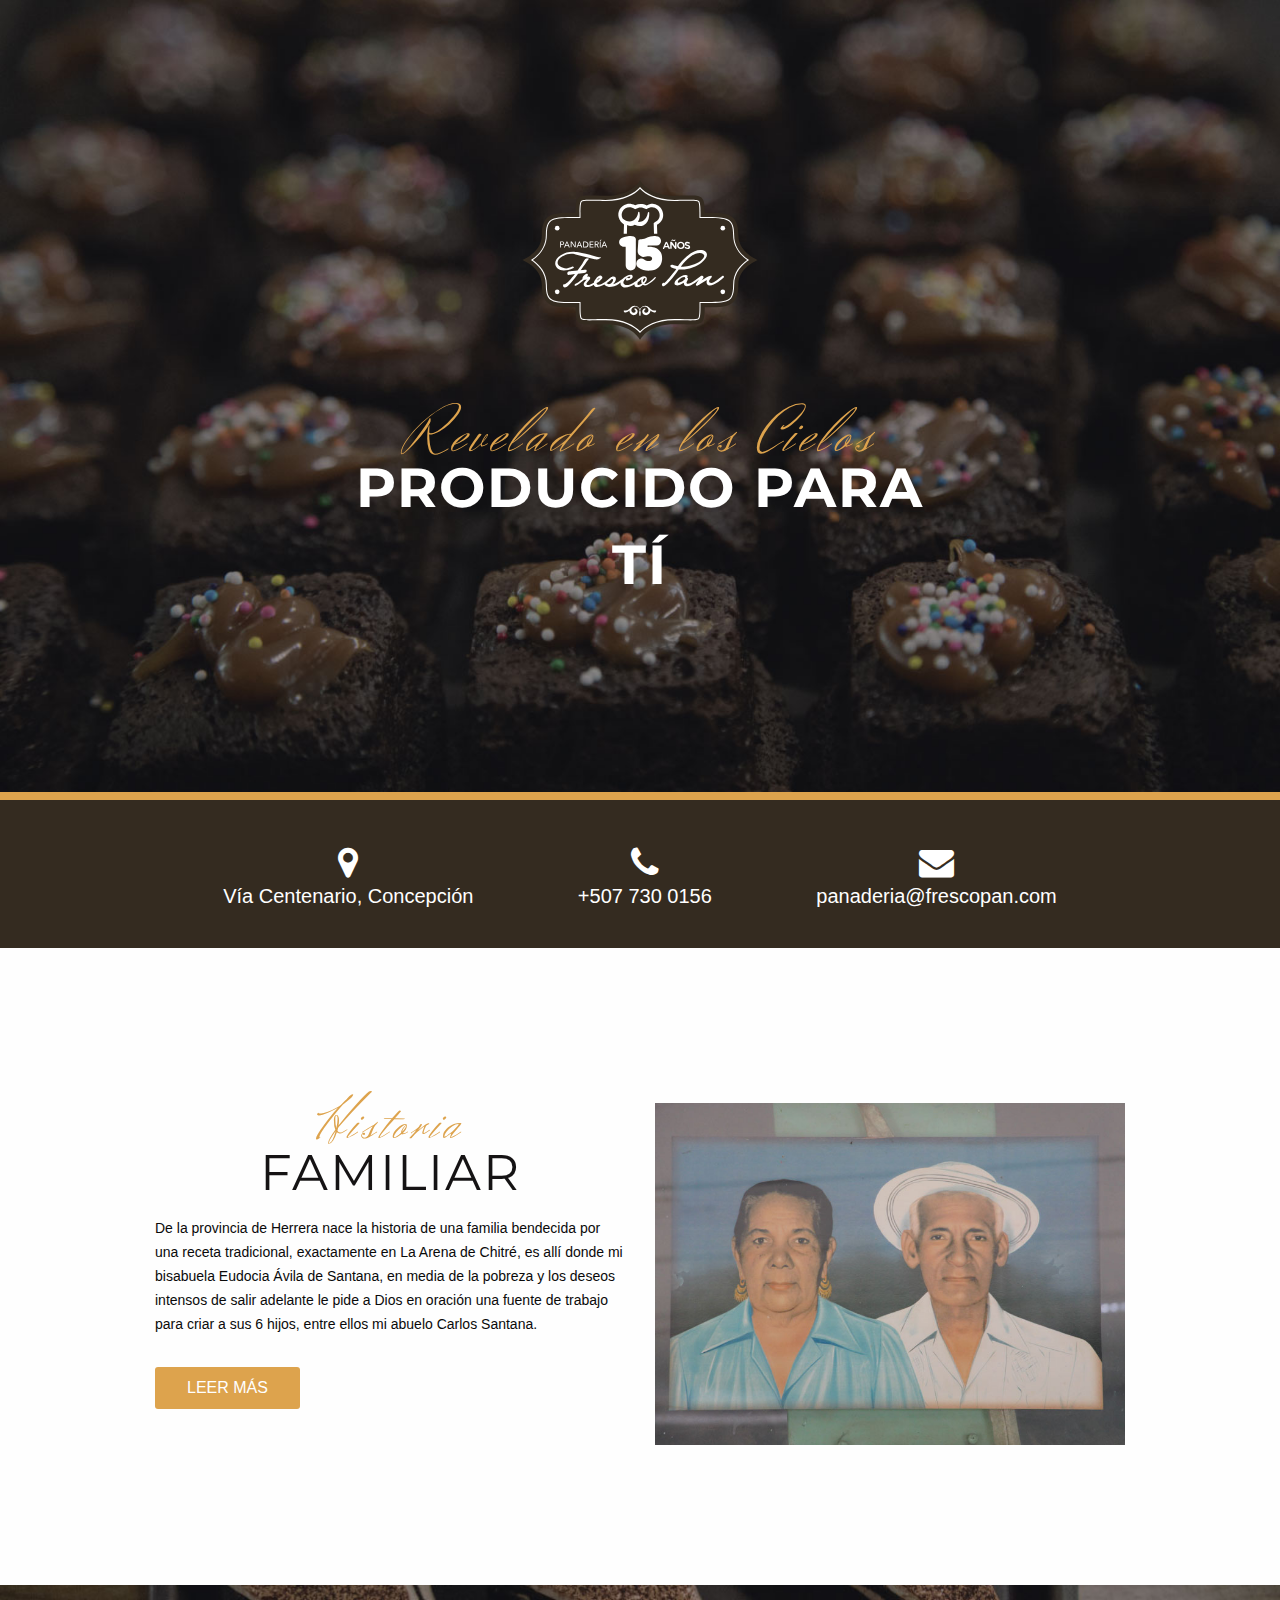
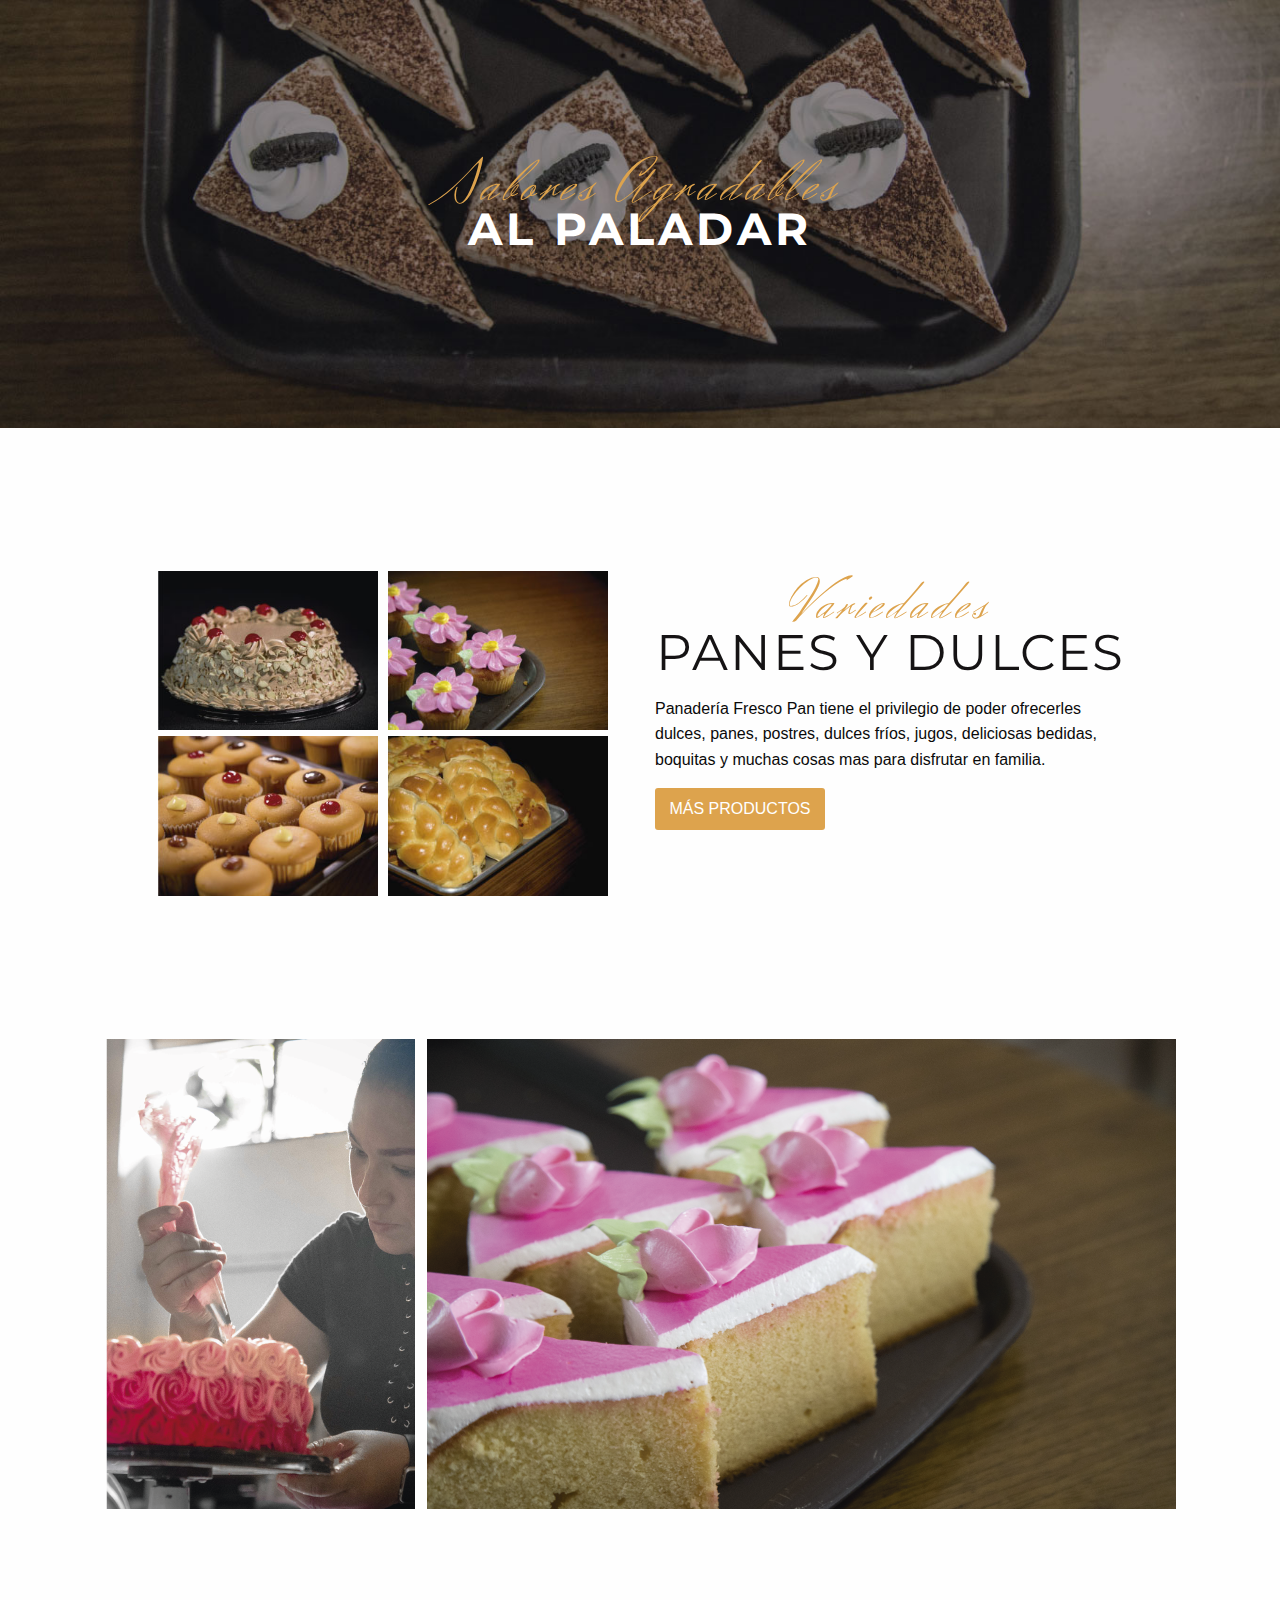
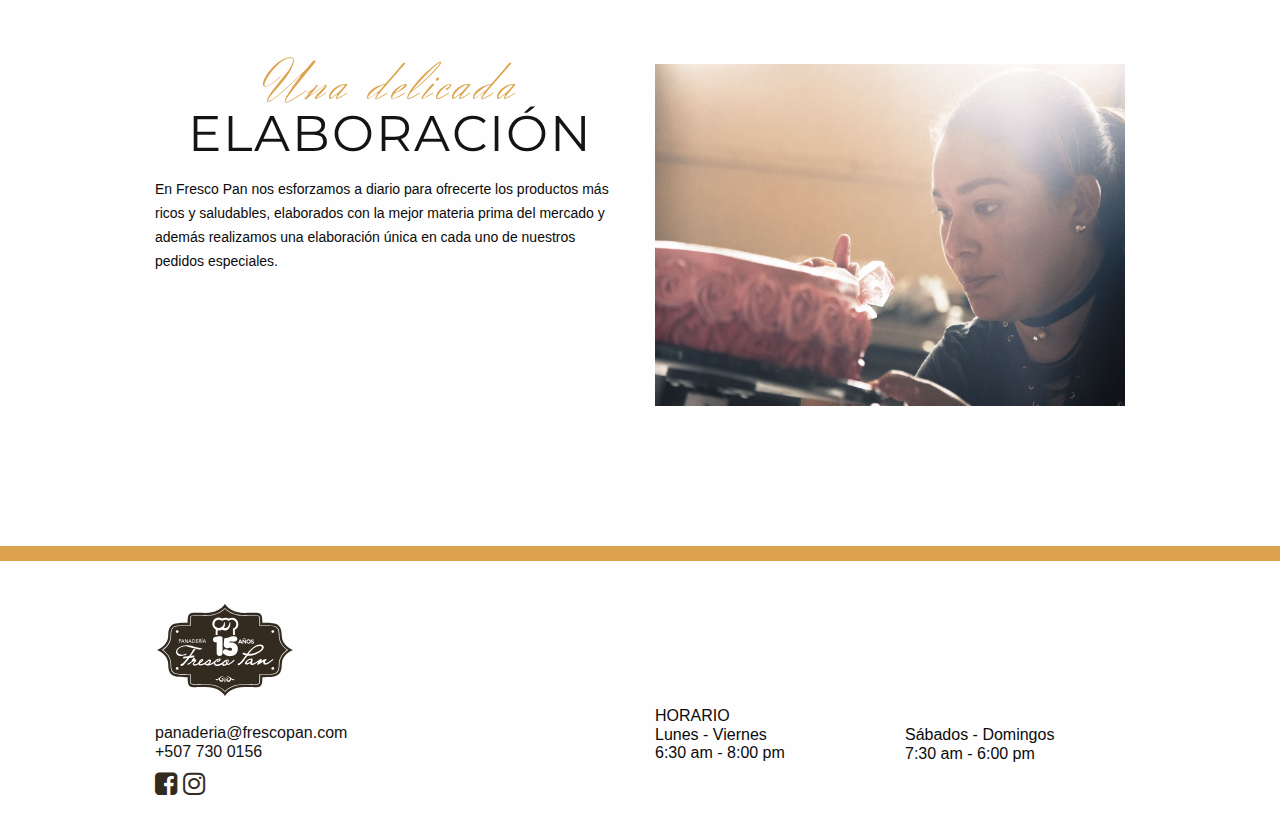
==== commit 8185ded6: "Update Versión 1.0.1" ====
--- a/index.html
+++ b/index.html
@@ -33,7 +33,7 @@
 
       <div class="contenedor-frase column small-10 medium-8">
         <div class="slogan"> <!-- titulo -->
-          <h2 class="titulo-a">El Mejor Pan</h2>
+          <h2 class="titulo-a">Revelado en los Cielos</h2>
           <h1 class="titulo-b">PRODUCIDO PARA TÍ</h1>
         </div>
       </div>
--- a/css/app.css
+++ b/css/app.css
@@ -16,15 +16,15 @@
 	color: #DDA34D;
 	font-size: 65px;
 	letter-spacing: 5px;
-	transform: skewY(-2deg);
+	/*transform: skewY(-2deg);*/
 }
 .titulo-b{
 	font-family: 'Montserrat', sans-serif;
 	color: white;
-	font-size: 50px;
+	font-size: 55px;
 	letter-spacing: 2px;
 	font-weight: 700;
-	margin-top: -21px;
+	margin-top: -42px;
 }
 
 /* Nav info */
--- a/css/responsive.css
+++ b/css/responsive.css
@@ -24,6 +24,17 @@
 	}
 
 }
+
+/*HERO CAPTION*/
+@media screen and (max-width: 968px){
+	.titulo-a{
+		font-size: 60px;
+	}
+	.titulo-b{
+		font-size: 50px;
+	}
+}
+
 /*NAV INFO*/
 @media screen and (max-width: 931px){
 	.contenedor-nav{
@@ -42,6 +53,14 @@
 
 }
 
+/*Hero Caption*/
+@media screen and (max-width: 890px){
+	.titulo-b{
+		line-height: 1;
+		padding-top: 18px;
+	}
+}
+
 	/*iPad*/
 @media screen and (max-width: 768px){
 	/*PORTADA*/
@@ -134,6 +153,18 @@
 
 }
 
+/*Hero Caption*/
+@media screen and (max-width: 468px){
+	.header{
+		padding-top: 7em;
+	}
+	.titulo-a{
+		font-size: 36px;
+		line-height: 1;
+		padding-bottom: 15px;
+	}
+}
+
 /*FOOTER*/
 @media screen and (max-width: 639px){
 	.cl-1, .cl-2, .cl-3{
